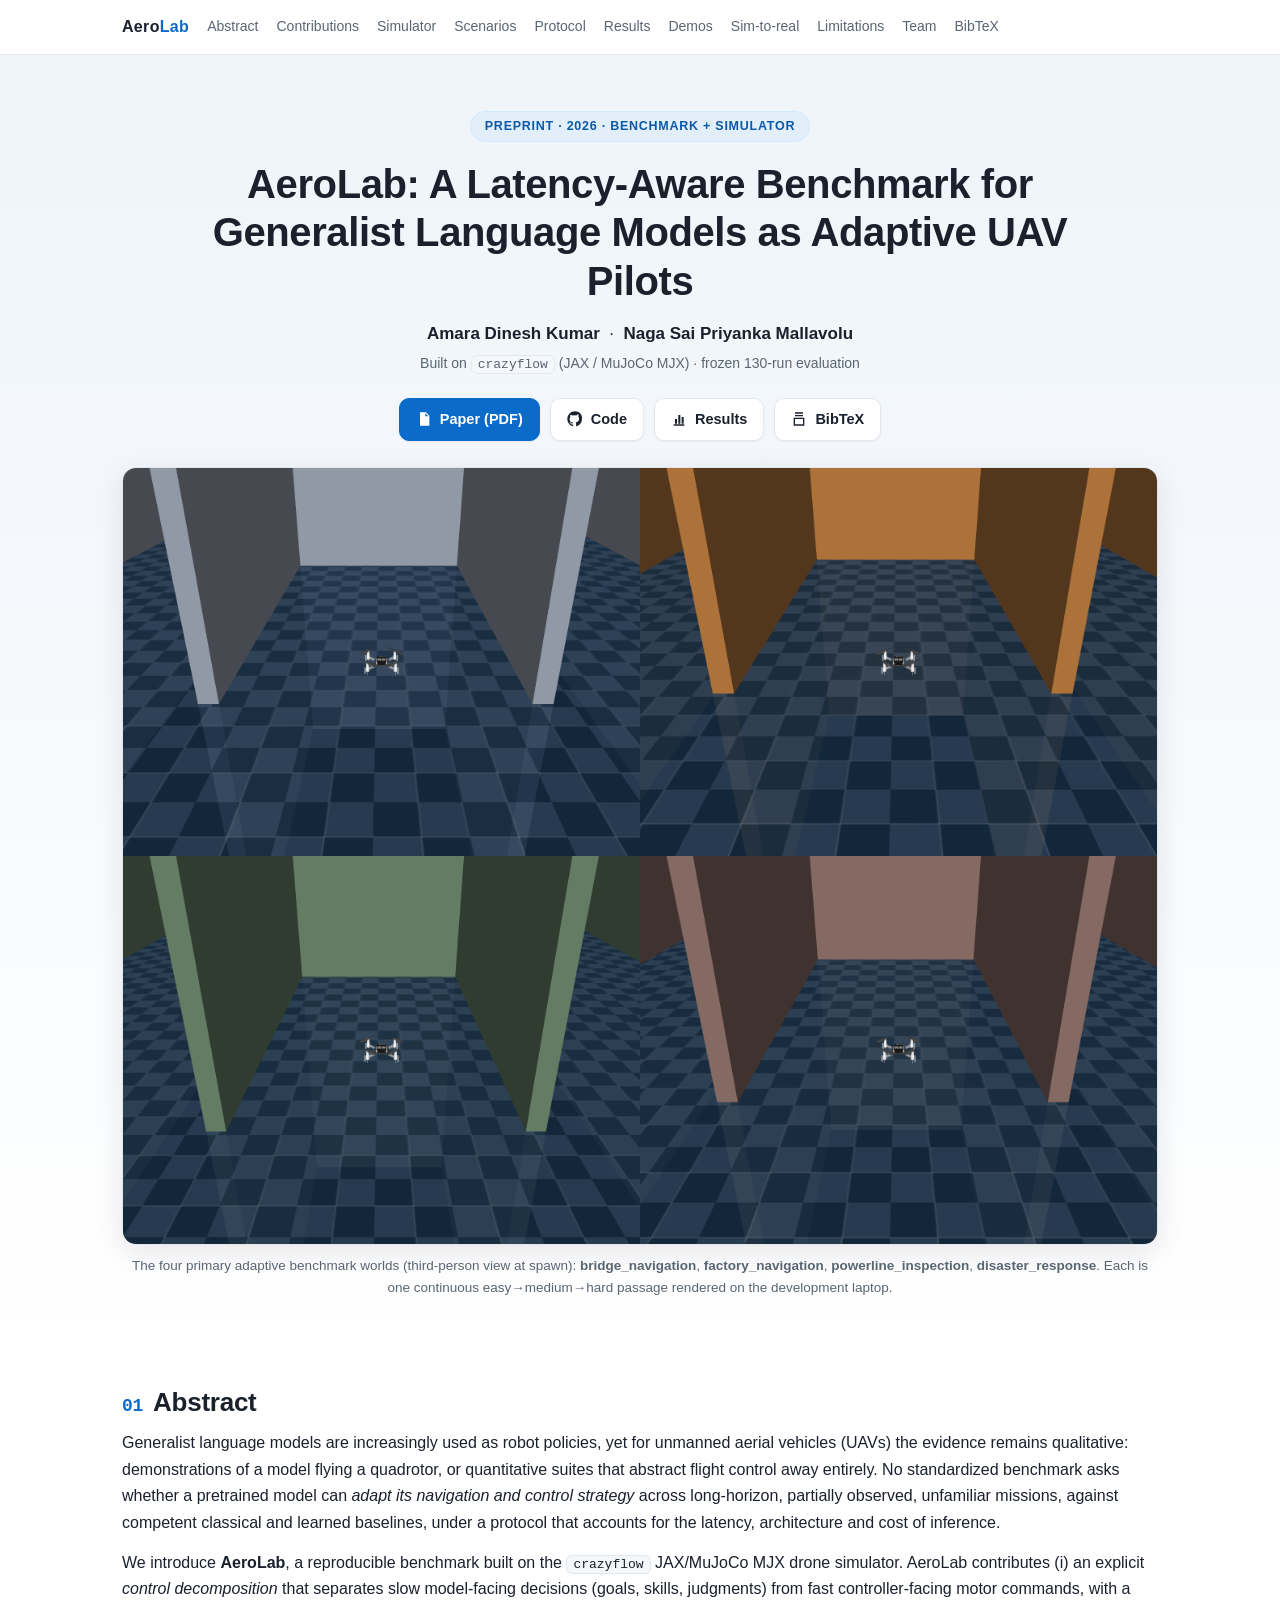
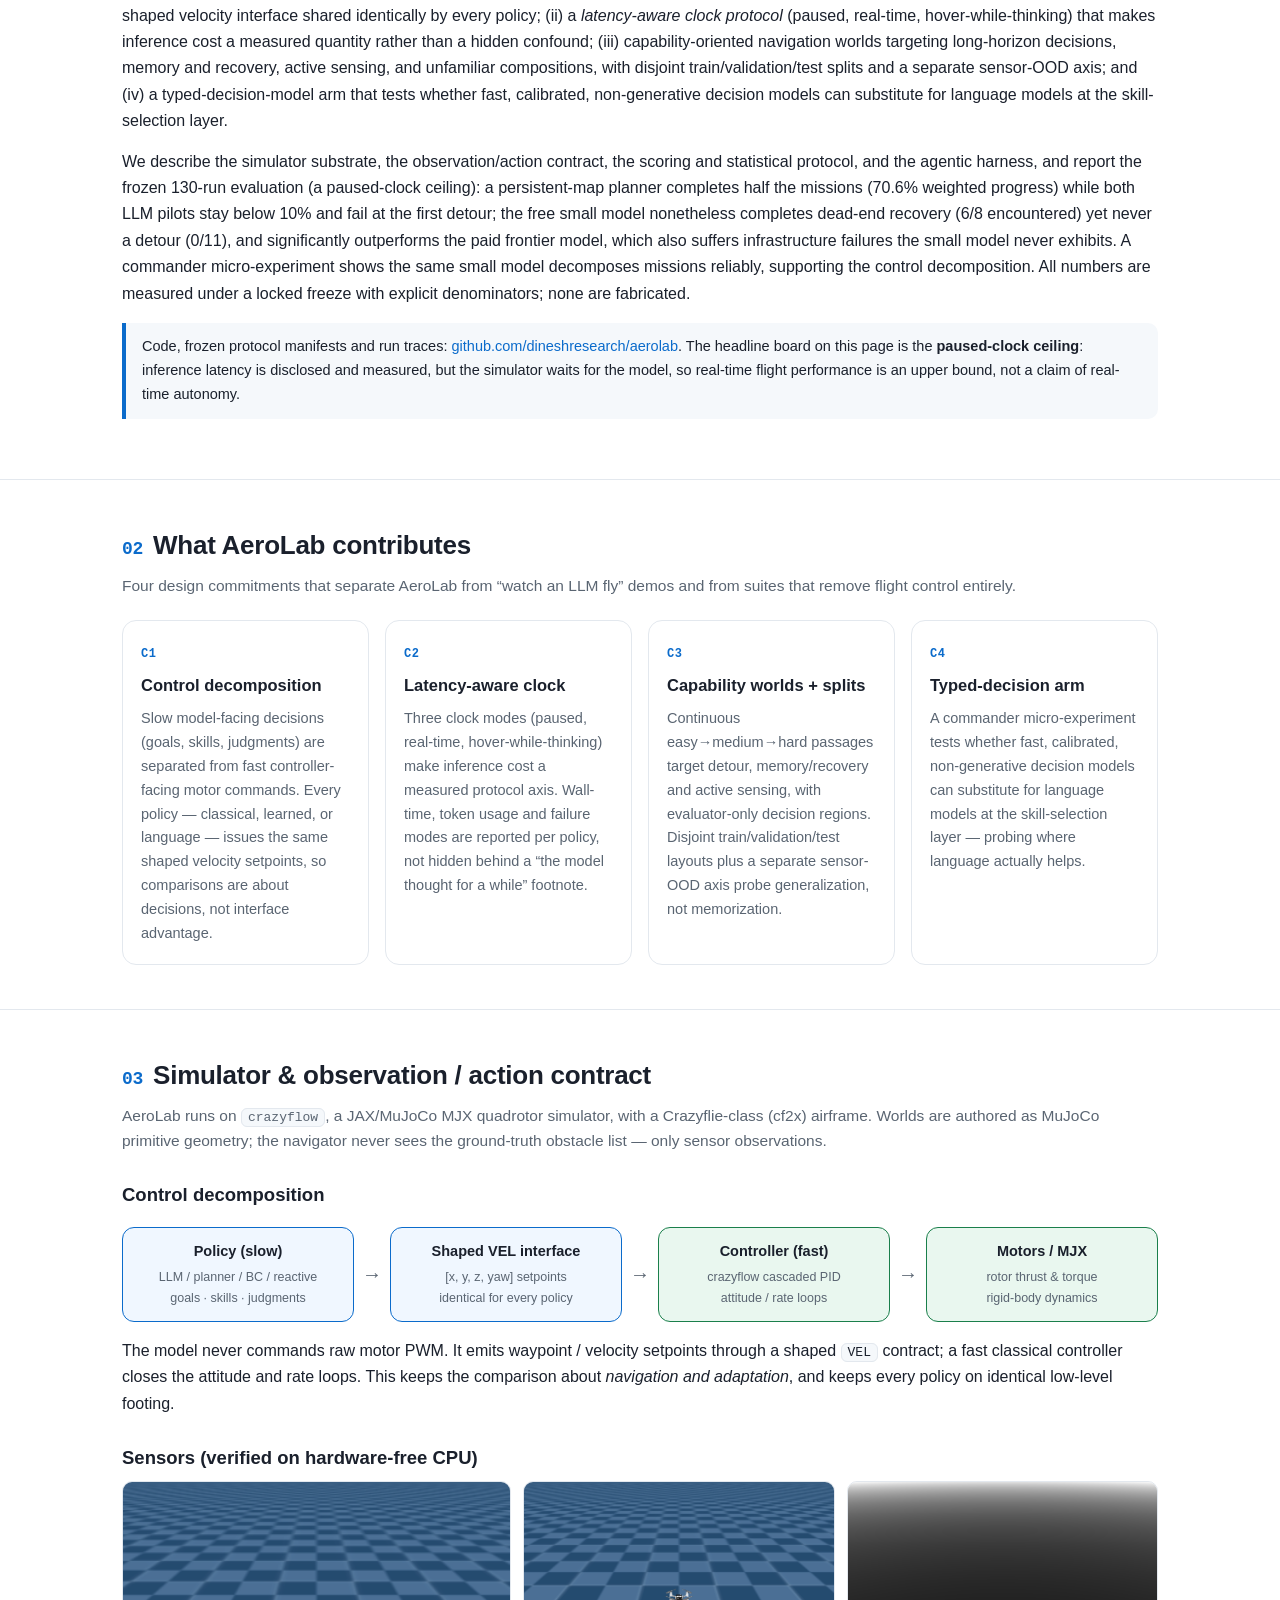
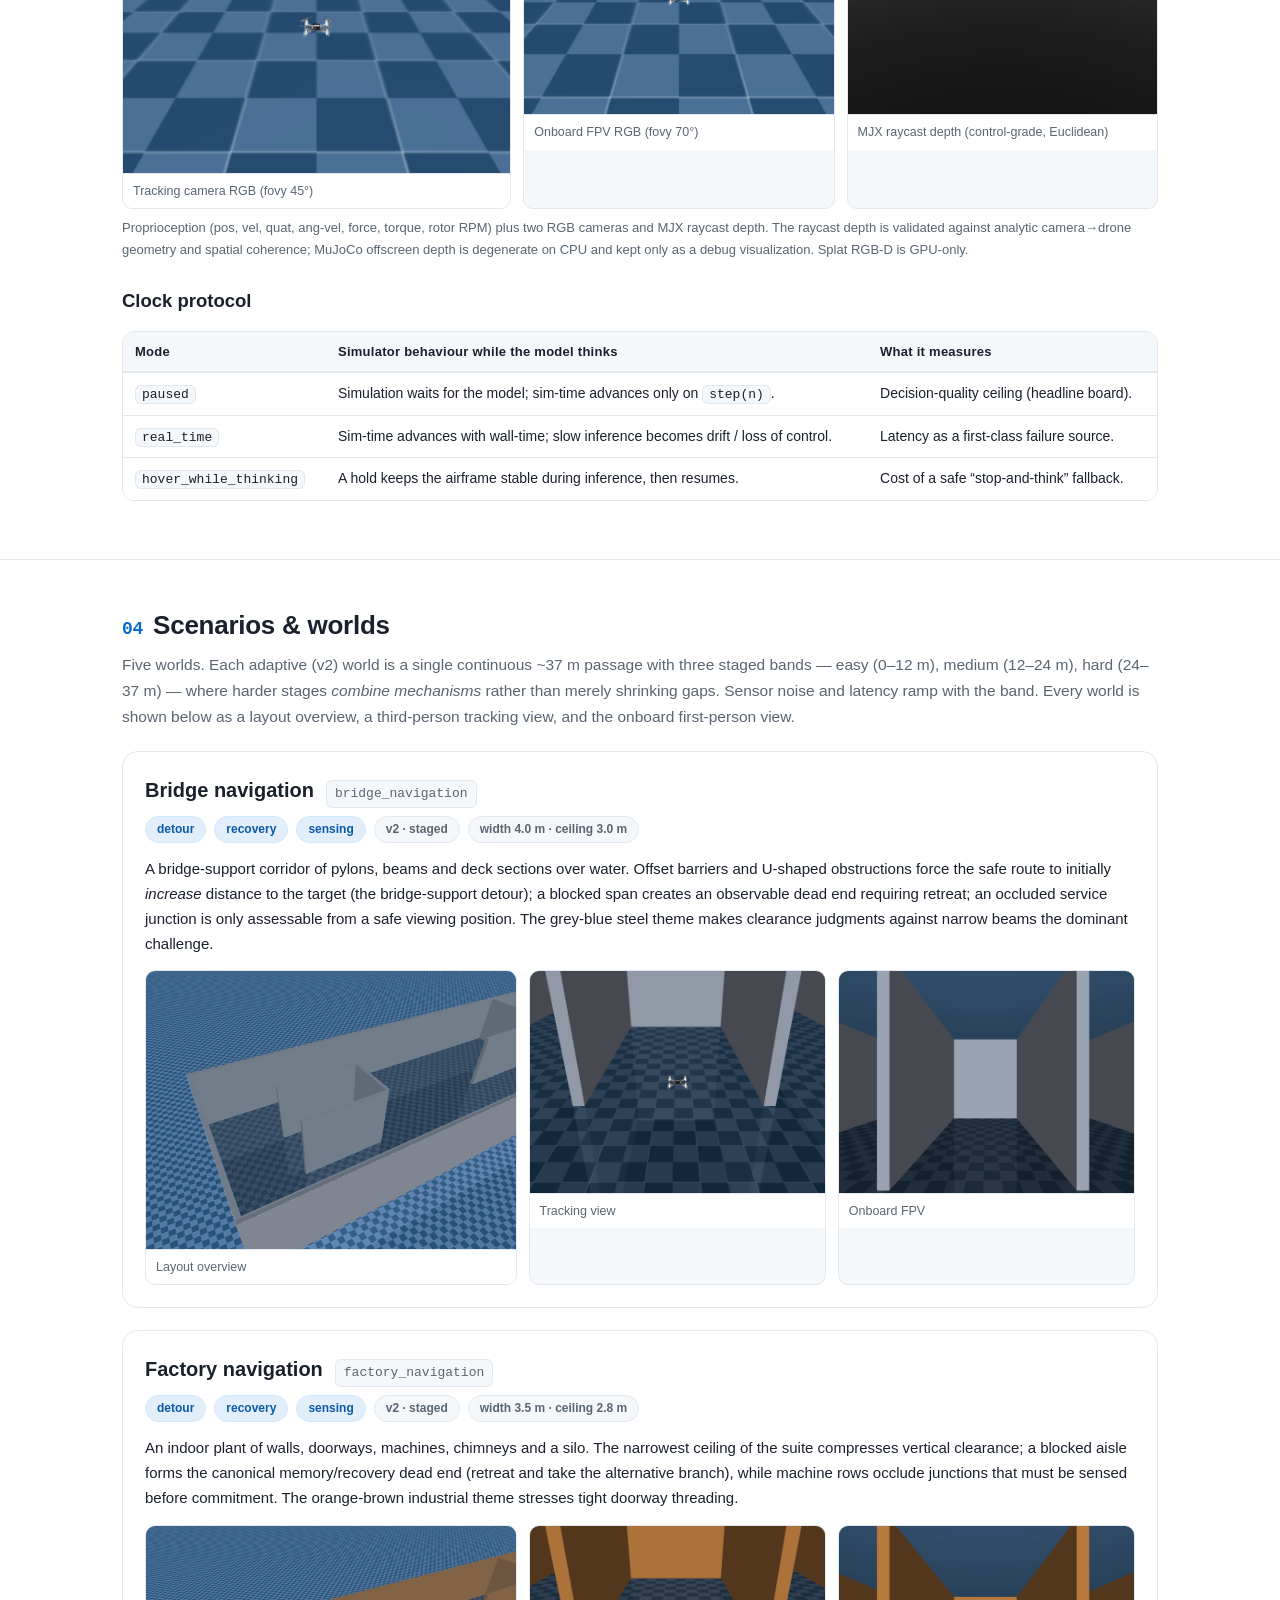
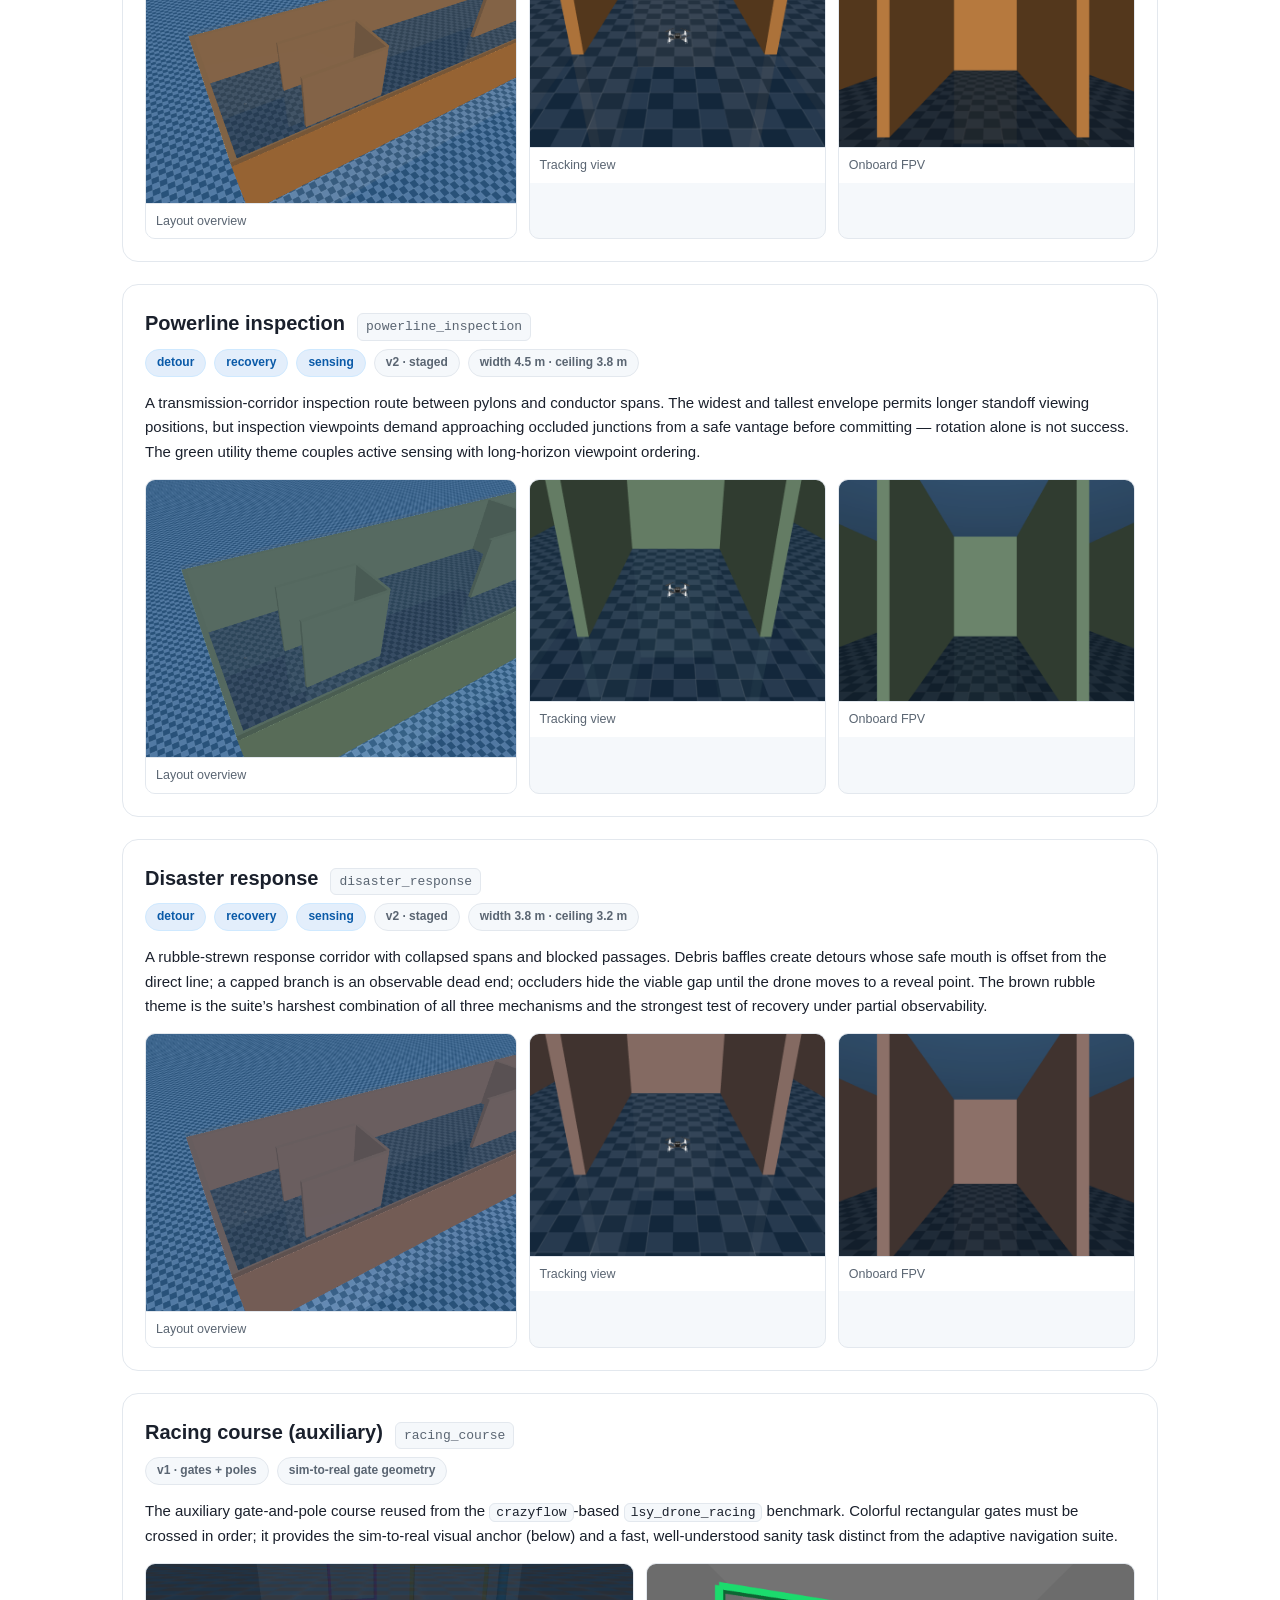
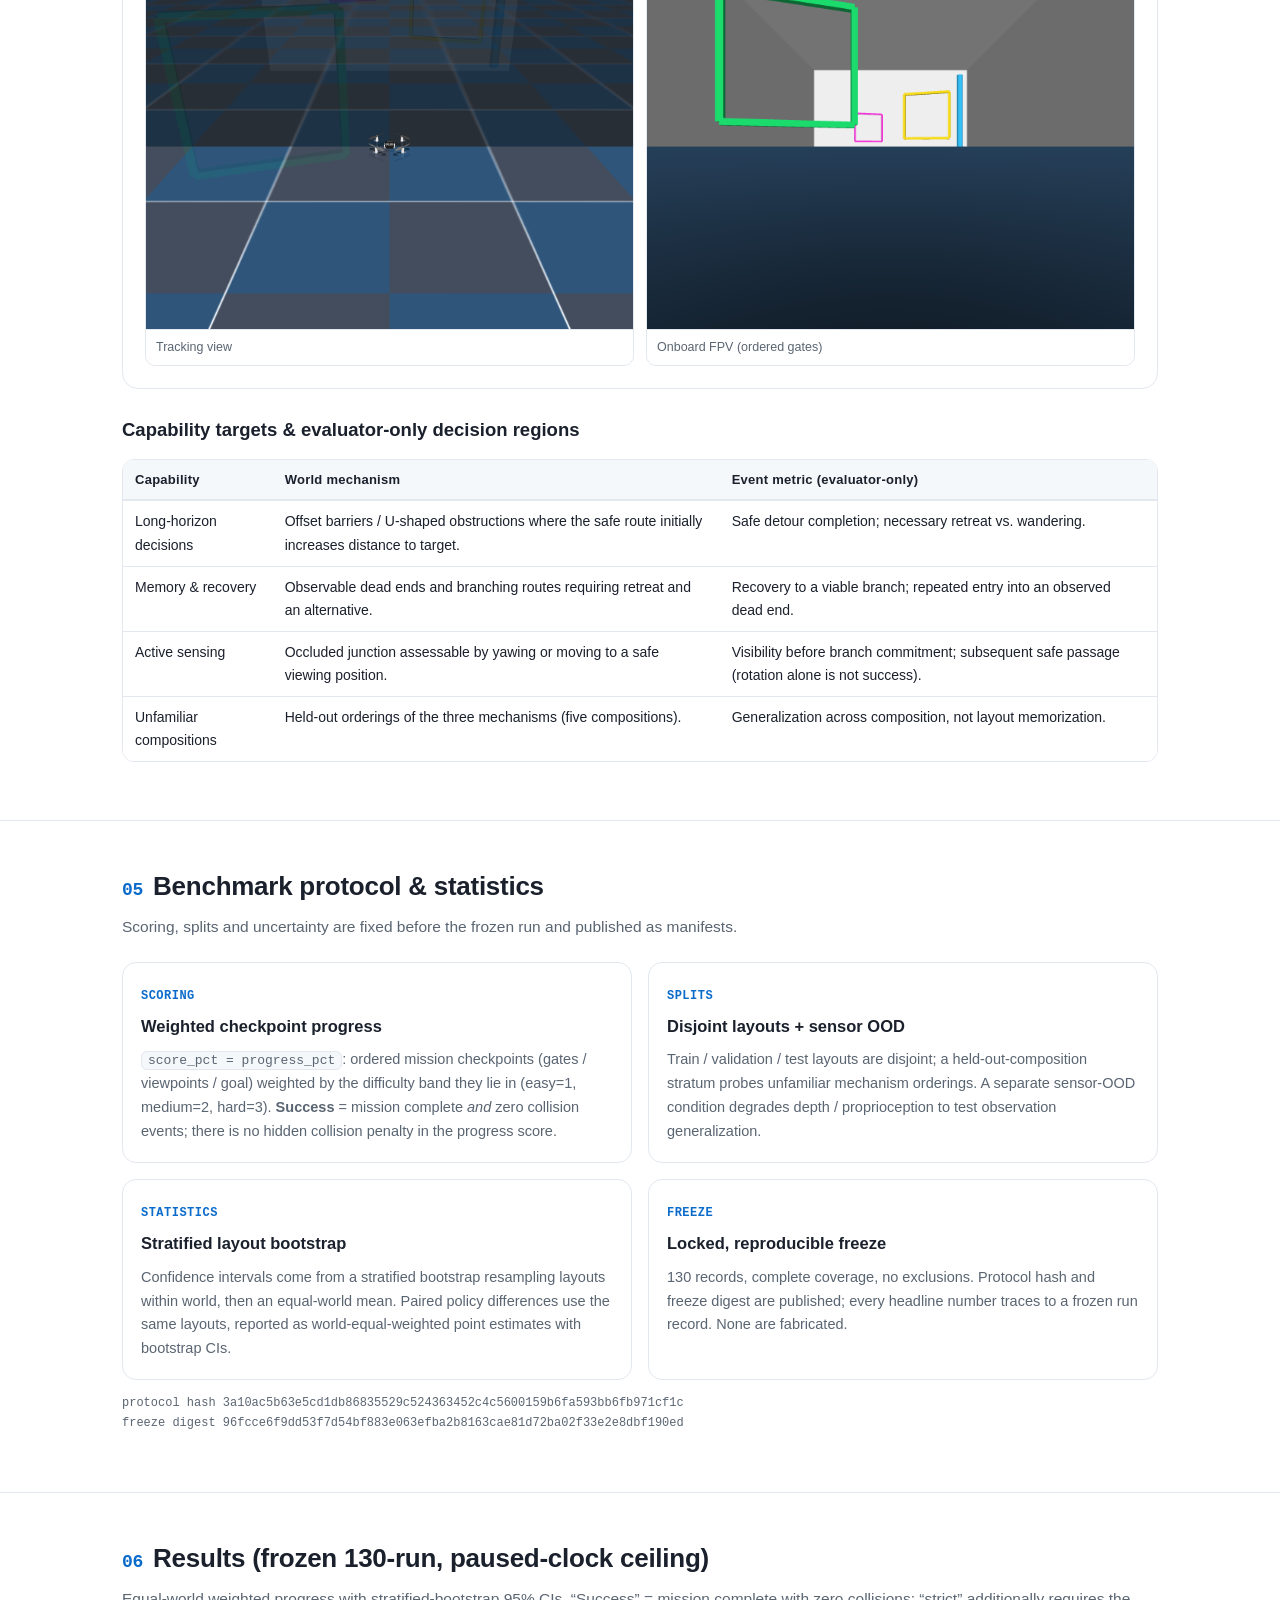
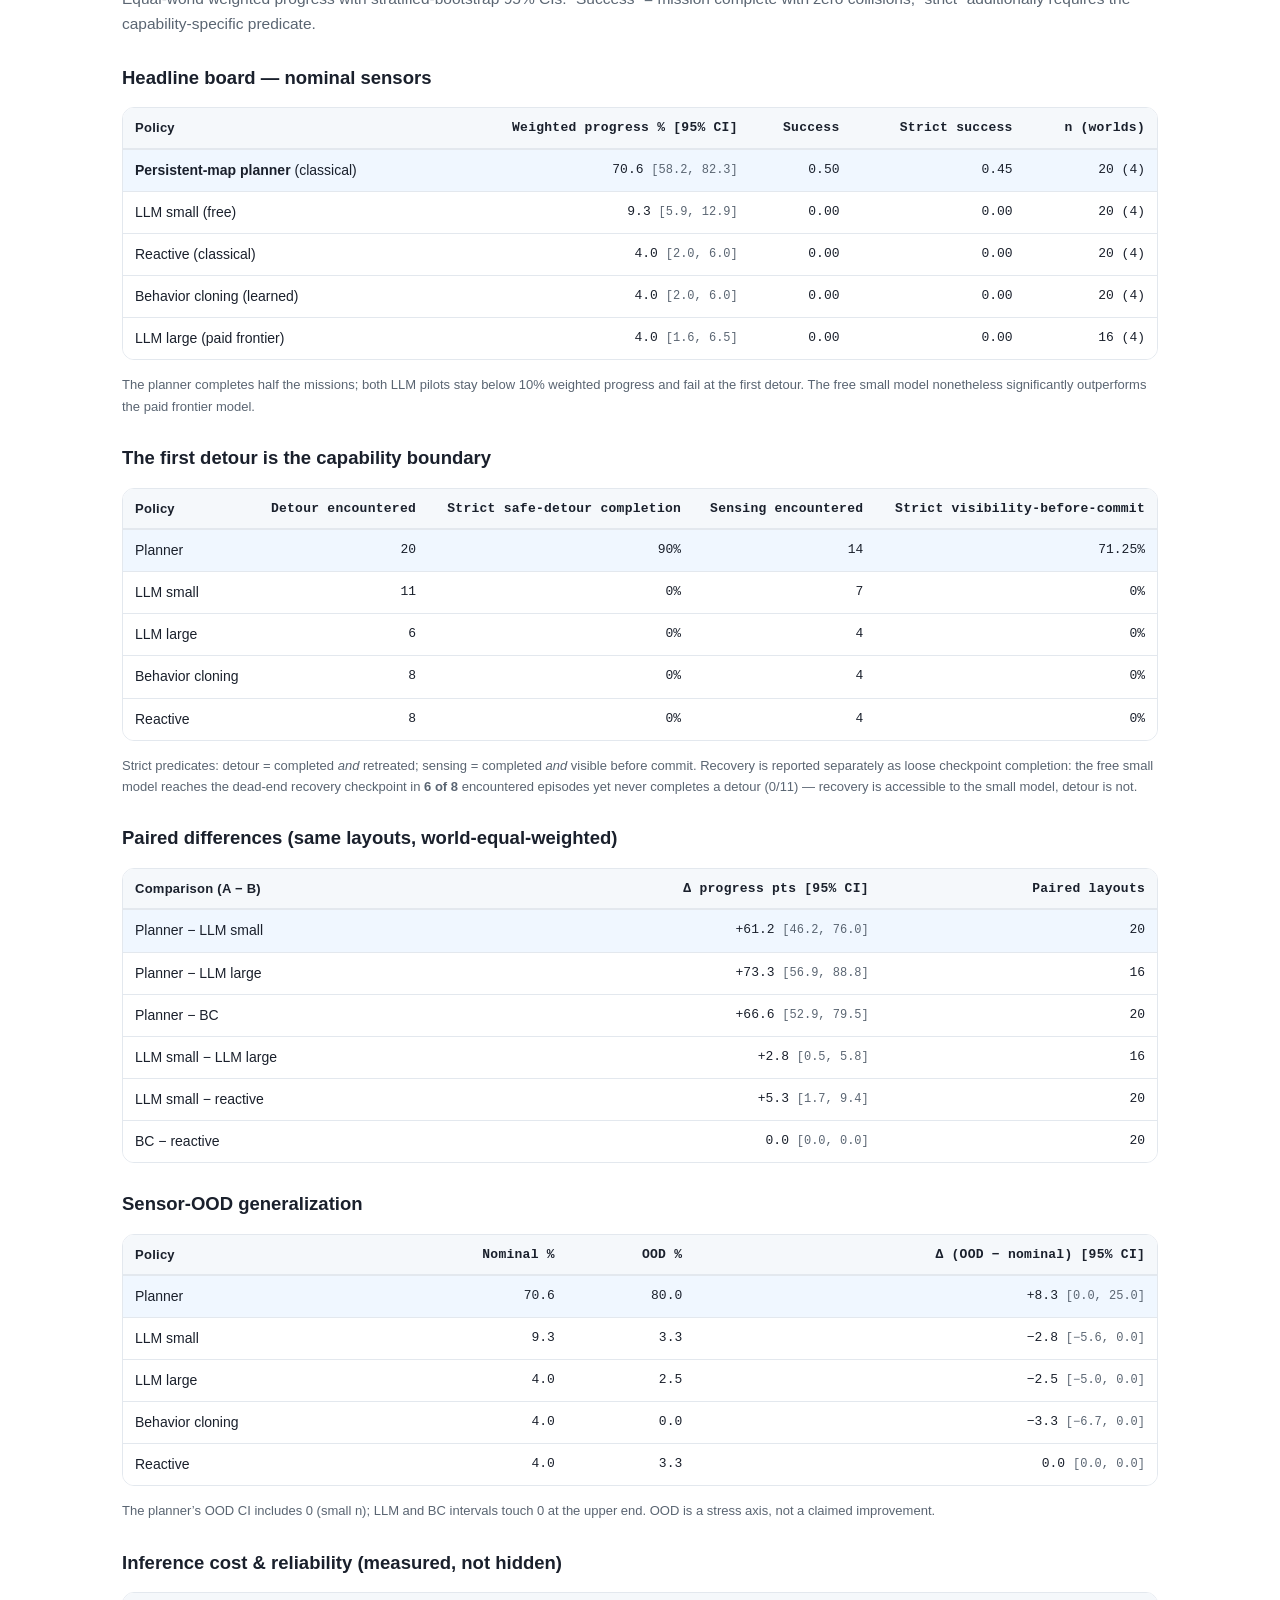
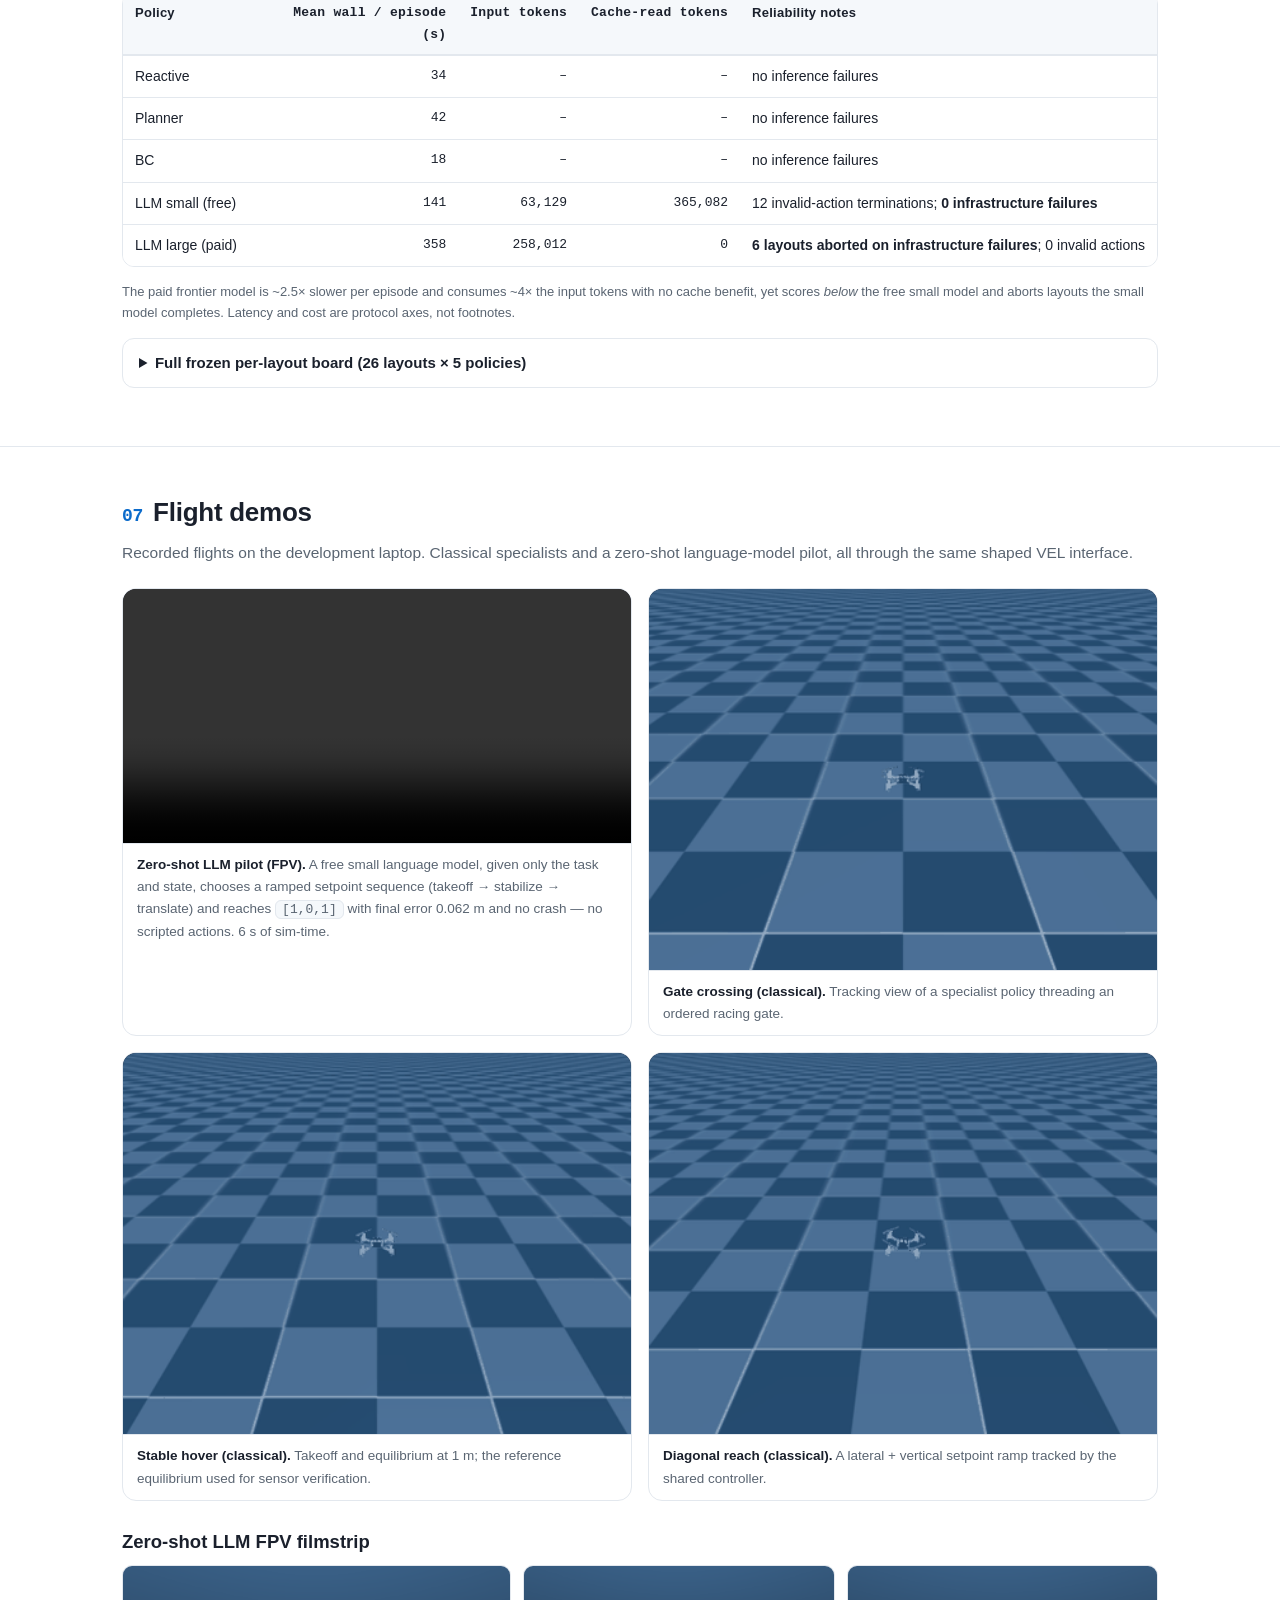
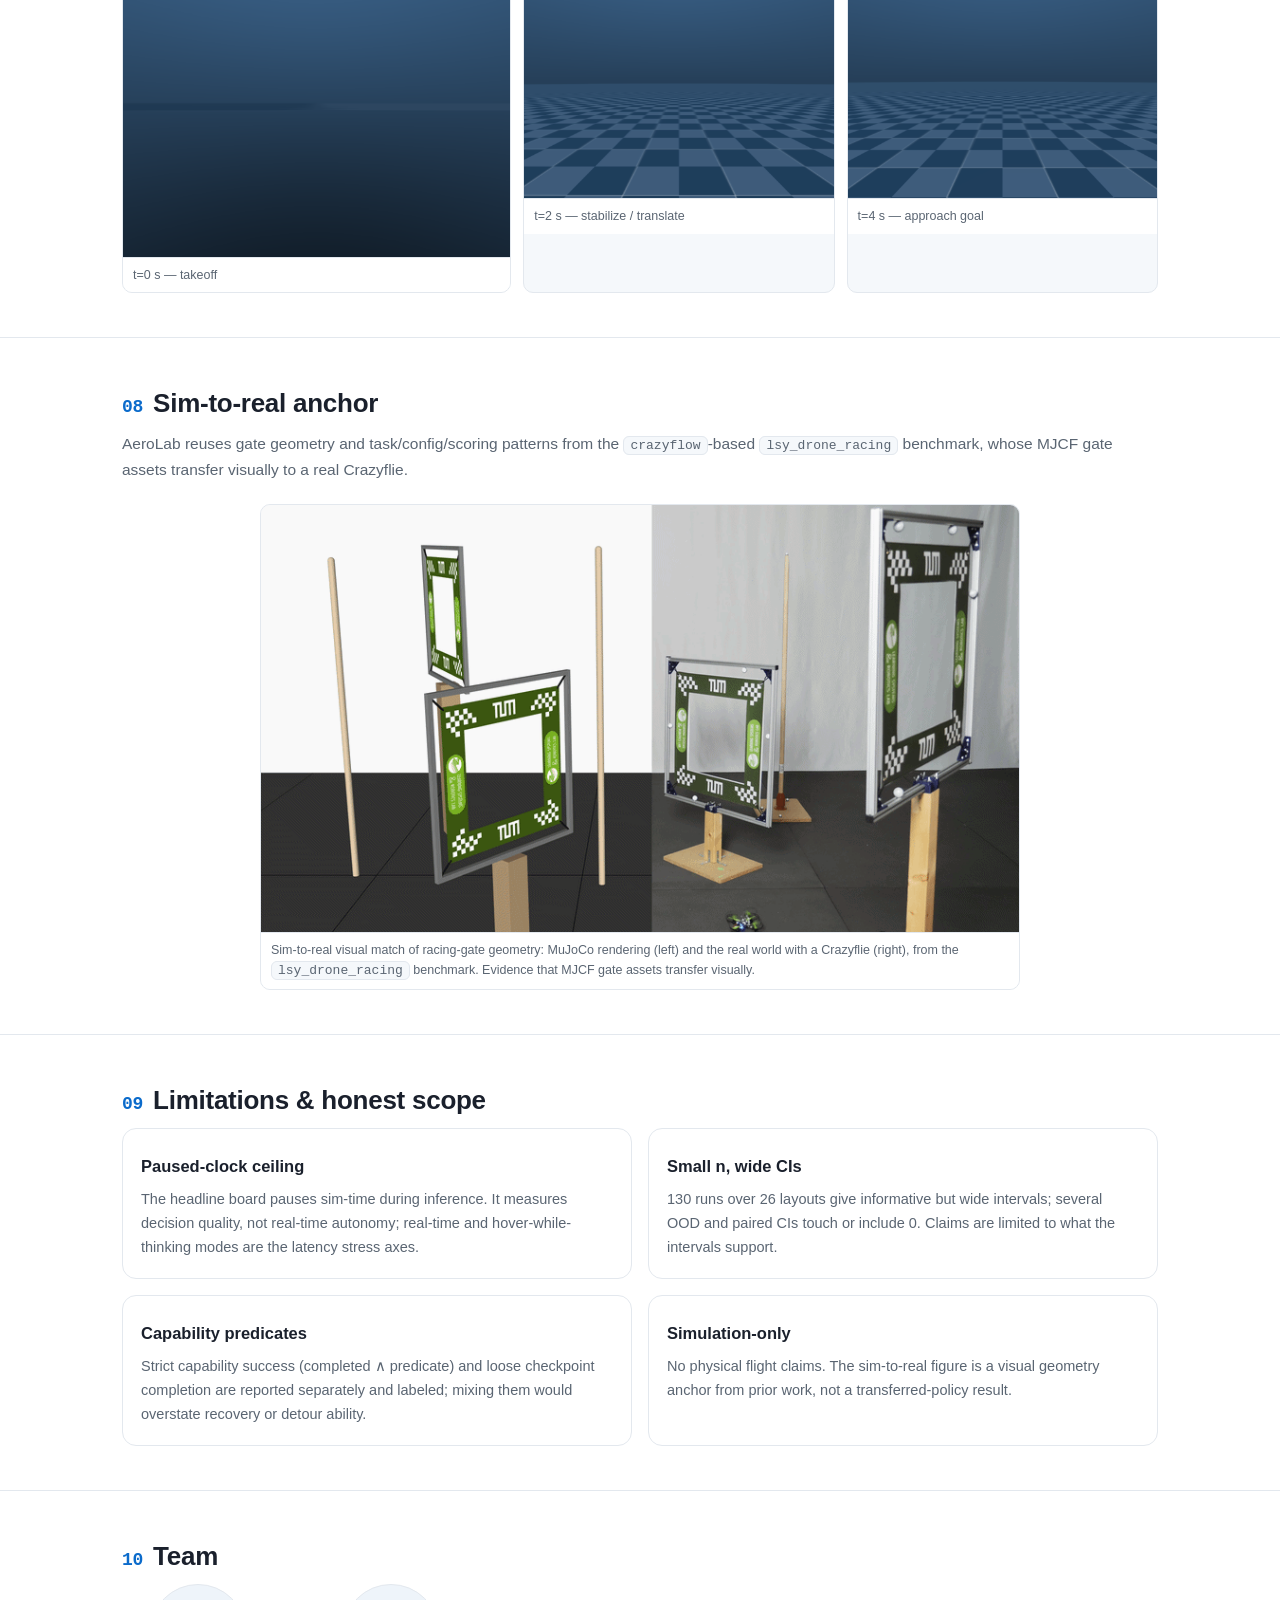
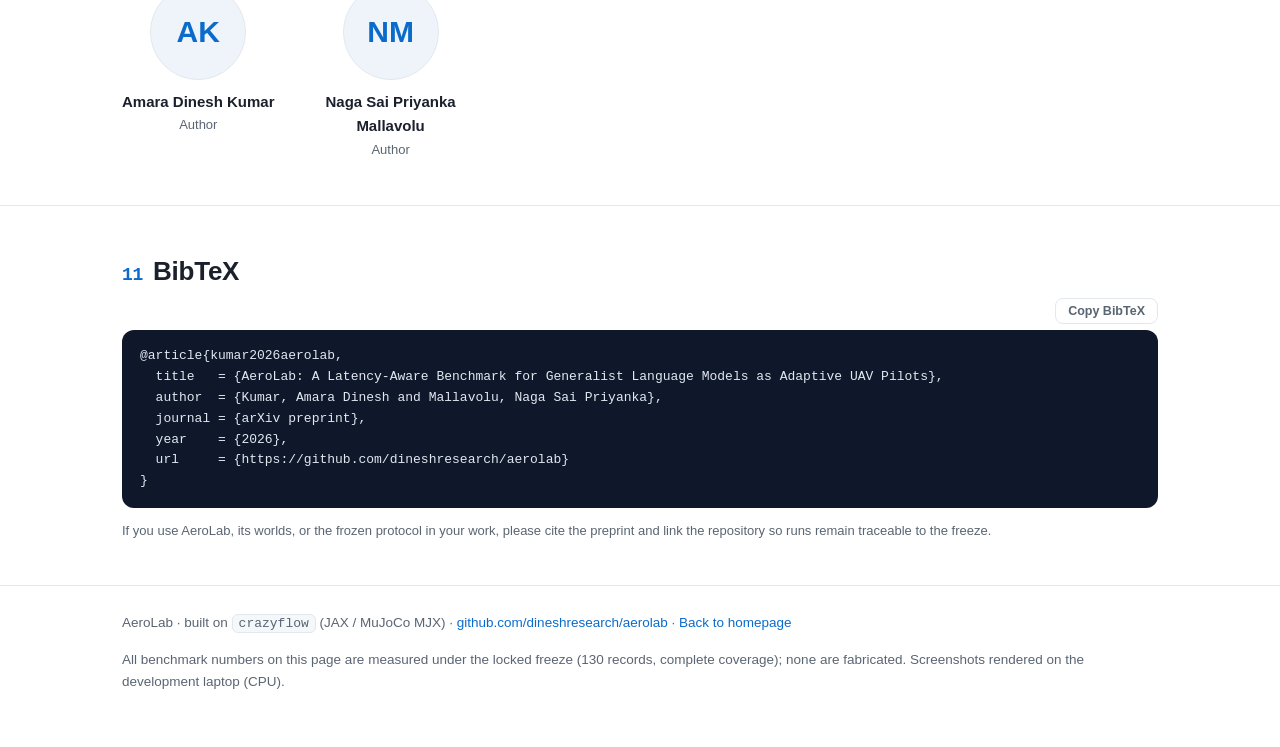
==== aerolab/index.html @ 492c2f76 "Add AeroLab project page and homepage link RIO-style academic project page for the AeroLab UAV bench" ====
<!DOCTYPE html>
<html lang="en">
<head>
<meta charset="utf-8">
<meta name="viewport" content="width=device-width, initial-scale=1">
<title>AeroLab: A Latency-Aware Benchmark for Generalist Language Models as Adaptive UAV Pilots</title>
<meta name="description" content="AeroLab is a reproducible, latency-aware benchmark that asks whether pretrained generalist language models can adapt their navigation and control strategy across long-horizon, partially observed UAV missions, against competent classical and learned baselines.">
<meta property="og:title" content="AeroLab: Language Models as Adaptive UAV Pilots">
<meta property="og:description" content="A latency-aware benchmark for generalist language models as adaptive UAV pilots, built on crazyflow (JAX/MuJoCo MJX).">
<meta property="og:image" content="static/worlds/worlds_teaser.png">
<meta property="og:type" content="website">
<link rel="icon" href="/favicon.ico">
<style>
  :root{
    --bg:#ffffff; --fg:#1a202c; --muted:#5a6572; --line:#e3e8ee;
    --accent:#0b6bcb; --accent-2:#0a5aa8; --soft:#f5f8fb; --soft-2:#eef4fa;
    --good:#1a7f4b; --bad:#b3372f; --warn:#9a6b00;
    --mono:ui-monospace,SFMono-Regular,Menlo,Consolas,"Liberation Mono",monospace;
    --sans:-apple-system,BlinkMacSystemFont,"Segoe UI",Roboto,Helvetica,Arial,sans-serif;
    --maxw:1080px;
  }
  *{box-sizing:border-box}
  html{scroll-behavior:smooth}
  body{margin:0;font-family:var(--sans);color:var(--fg);background:var(--bg);line-height:1.65;font-size:16px}
  a{color:var(--accent);text-decoration:none}
  a:hover{text-decoration:underline}
  img{max-width:100%;display:block}
  .wrap{max-width:var(--maxw);margin:0 auto;padding:0 22px}

  /* sticky nav */
  nav.top{position:sticky;top:0;z-index:50;background:rgba(255,255,255,.94);backdrop-filter:blur(8px);border-bottom:1px solid var(--line)}
  nav.top .wrap{display:flex;align-items:center;gap:18px;height:54px;overflow-x:auto}
  nav.top .brand{font-weight:700;letter-spacing:.02em;white-space:nowrap}
  nav.top .brand span{color:var(--accent)}
  nav.top a.nl{color:var(--muted);font-size:14px;white-space:nowrap}
  nav.top a.nl:hover{color:var(--accent);text-decoration:none}

  /* hero */
  header.hero{padding:56px 0 30px;text-align:center;background:linear-gradient(180deg,var(--soft-2),#fff)}
  .badge{display:inline-block;font-size:12.5px;font-weight:600;letter-spacing:.06em;text-transform:uppercase;color:var(--accent-2);background:#e3eefb;border:1px solid #cfe9ff;border-radius:999px;padding:4px 14px;margin-bottom:18px}
  h1.title{font-size:clamp(26px,4.2vw,40px);line-height:1.22;margin:0 auto 14px;max-width:900px;font-weight:800;letter-spacing:-.01em}
  .authors{font-size:17px;color:var(--fg);margin:0 0 4px}
  .authors a{color:var(--fg);font-weight:600}
  .affil{color:var(--muted);font-size:14px;margin:0 0 22px}
  .links{display:flex;flex-wrap:wrap;gap:10px;justify-content:center;margin:0 0 8px}
  .btn{display:inline-flex;align-items:center;gap:8px;border:1px solid var(--line);background:#fff;color:var(--fg);border-radius:10px;padding:9px 16px;font-size:14.5px;font-weight:600;box-shadow:0 1px 2px rgba(16,24,40,.05)}
  .btn:hover{text-decoration:none;border-color:var(--accent);color:var(--accent)}
  .btn.primary{background:var(--accent);border-color:var(--accent);color:#fff}
  .btn.primary:hover{background:var(--accent-2);color:#fff}
  .btn svg{width:16px;height:16px;fill:currentColor}

  /* teaser */
  .teaser{margin:26px auto 8px}
  .teaser img{border-radius:14px;border:1px solid var(--line);box-shadow:0 8px 30px rgba(16,24,40,.10)}
  .teaser figcaption{color:var(--muted);font-size:13.5px;text-align:center;margin-top:10px}

  section{padding:44px 0;border-top:1px solid var(--line)}
  section:first-of-type{border-top:none}
  h2{font-size:26px;margin:0 0 6px;font-weight:800;letter-spacing:-.01em}
  h2 .no{color:var(--accent);font-family:var(--mono);font-size:18px;margin-right:10px;font-weight:600}
  .lead{color:var(--muted);margin:0 0 22px;font-size:15.5px}
  h3{font-size:18.5px;margin:26px 0 8px;font-weight:700}
  p{margin:0 0 14px}

  /* cards */
  .grid{display:grid;gap:16px}
  .grid.c2{grid-template-columns:repeat(2,1fr)}
  .grid.c4{grid-template-columns:repeat(4,1fr)}
  @media(max-width:860px){.grid.c4{grid-template-columns:repeat(2,1fr)}}
  @media(max-width:640px){.grid.c2,.grid.c4{grid-template-columns:1fr}}
  .card{border:1px solid var(--line);border-radius:14px;padding:18px;background:#fff}
  .card .k{font-family:var(--mono);font-size:12px;color:var(--accent);font-weight:600;letter-spacing:.04em}
  .card h4{margin:6px 0 8px;font-size:16.5px}
  .card p{font-size:14.5px;color:var(--muted);margin:0}

  /* figures */
  figure{margin:0}
  .shot{border:1px solid var(--line);border-radius:10px;overflow:hidden;background:var(--soft)}
  .shot img{width:100%}
  .shot .cap{font-size:12.5px;color:var(--muted);padding:7px 10px;background:#fff;border-top:1px solid var(--line)}
  .trio{display:grid;grid-template-columns:1.25fr 1fr 1fr;gap:12px}
  @media(max-width:760px){.trio{grid-template-columns:1fr}}

  /* world blocks */
  .world{border:1px solid var(--line);border-radius:16px;padding:22px;margin:0 0 22px;background:#fff}
  .world .head{display:flex;align-items:baseline;gap:12px;flex-wrap:wrap;margin-bottom:6px}
  .world .head h3{margin:0;font-size:20px}
  .world .head code{font-family:var(--mono);font-size:13px;color:var(--muted);background:var(--soft);border:1px solid var(--line);border-radius:6px;padding:2px 8px}
  .tagrow{display:flex;gap:8px;flex-wrap:wrap;margin:8px 0 14px}
  .tag{font-size:12px;font-weight:600;border-radius:999px;padding:3px 11px;border:1px solid var(--line);color:var(--muted);background:var(--soft)}
  .tag.cap{color:var(--accent-2);background:#e3eefb;border-color:#cfe9ff}
  .world p.desc{font-size:15px;color:var(--fg)}

  /* tables */
  .tblwrap{overflow-x:auto;border:1px solid var(--line);border-radius:12px;margin:14px 0}
  table{border-collapse:collapse;width:100%;font-size:14px;background:#fff}
  th,td{padding:9px 12px;text-align:left;border-bottom:1px solid var(--line);vertical-align:top}
  thead th{background:var(--soft);font-weight:700;font-size:13px;letter-spacing:.02em;color:var(--fg);border-bottom:2px solid var(--line)}
  tbody tr:last-child td{border-bottom:none}
  td.num,th.num{text-align:right;font-variant-numeric:tabular-nums;font-family:var(--mono);font-size:13px}
  tr.hl td{background:#f0f7ff}
  .ci{color:var(--muted);font-size:12px}
  .pill{display:inline-block;font-family:var(--mono);font-size:12px;border-radius:6px;padding:1px 7px;border:1px solid var(--line)}
  .pill.S{color:var(--good);background:#e9f7ef;border-color:#bfe6cf}
  .pill.C{color:var(--bad);background:#fbeeec;border-color:#eccfcc}
  .pill.T{color:var(--warn);background:#fdf6e3;border-color:#eadfb8}
  .pill.I{color:#7a4bbf;background:#f3eefc;border-color:#ddcdf2}
  .pill.X{color:#5a6572;background:#eef1f4;border-color:#d8dde3}
  .pill.Q{color:#5a6572;background:#eef1f4;border-color:#d8dde3}
  .footnote{font-size:13px;color:var(--muted);margin:8px 0 0}

  /* code / bibtex */
  pre{background:#0f172a;color:#e2e8f0;border-radius:12px;padding:16px 18px;overflow-x:auto;font-family:var(--mono);font-size:13px;line-height:1.6;margin:12px 0}
  code.inline{font-family:var(--mono);font-size:13px;background:var(--soft);border:1px solid var(--line);border-radius:6px;padding:1px 6px}
  .copyrow{display:flex;justify-content:flex-end;margin-bottom:-6px}
  .copybtn{font-size:12.5px;font-weight:600;border:1px solid var(--line);background:#fff;border-radius:8px;padding:5px 12px;cursor:pointer;color:var(--muted)}
  .copybtn:hover{color:var(--accent);border-color:var(--accent)}

  /* diagram */
  .flow{display:flex;align-items:stretch;gap:0;flex-wrap:wrap;margin:16px 0}
  .fnode{flex:1;min-width:150px;border:1.5px solid var(--accent);border-radius:12px;padding:12px 14px;background:#f0f7ff;text-align:center}
  .fnode.fast{border-color:var(--good);background:#e9f7ef}
  .fnode .t{font-weight:700;font-size:14.5px}
  .fnode .s{font-size:12.5px;color:var(--muted);margin-top:4px}
  .farrow{display:flex;align-items:center;padding:0 8px;color:var(--muted);font-size:20px}
  @media(max-width:760px){.farrow{transform:rotate(90deg);justify-content:center;width:100%;padding:4px 0}}

  /* demos */
  .demo{border:1px solid var(--line);border-radius:14px;overflow:hidden;background:#fff}
  .demo .media{background:#0f172a}
  .demo img,.demo video{width:100%;display:block}
  .demo .cap{padding:10px 14px;font-size:13.5px;color:var(--muted);border-top:1px solid var(--line)}
  .demo .cap b{color:var(--fg)}

  /* team */
  .team{display:flex;gap:26px;flex-wrap:wrap}
  .person{text-align:center;max-width:180px}
  .person .av{width:96px;height:96px;border-radius:50%;background:var(--soft-2);border:1px solid var(--line);margin:0 auto 10px;display:flex;align-items:center;justify-content:center;font-size:30px;font-weight:700;color:var(--accent)}
  .person .nm{font-weight:700;font-size:15px}
  .person .rl{color:var(--muted);font-size:13px}

  footer{border-top:1px solid var(--line);padding:26px 0 40px;color:var(--muted);font-size:13.5px}
  .kv{font-family:var(--mono);font-size:12px;color:var(--muted);word-break:break-all}
  details{border:1px solid var(--line);border-radius:12px;padding:12px 16px;margin:14px 0;background:#fff}
  summary{cursor:pointer;font-weight:700;font-size:15px}
  .note{border-left:4px solid var(--accent);background:var(--soft);border-radius:0 10px 10px 0;padding:12px 16px;font-size:14.5px;margin:16px 0}
</style>
</head>
<body>

<nav class="top">
  <div class="wrap">
    <span class="brand">Aero<span>Lab</span></span>
    <a class="nl" href="#abstract">Abstract</a>
    <a class="nl" href="#contributions">Contributions</a>
    <a class="nl" href="#simulator">Simulator</a>
    <a class="nl" href="#scenarios">Scenarios</a>
    <a class="nl" href="#protocol">Protocol</a>
    <a class="nl" href="#results">Results</a>
    <a class="nl" href="#demos">Demos</a>
    <a class="nl" href="#sim2real">Sim-to-real</a>
    <a class="nl" href="#limitations">Limitations</a>
    <a class="nl" href="#team">Team</a>
    <a class="nl" href="#bibtex">BibTeX</a>
  </div>
</nav>

<header class="hero">
  <div class="wrap">
    <span class="badge">Preprint &middot; 2026 &middot; Benchmark + Simulator</span>
    <h1 class="title">AeroLab: A Latency-Aware Benchmark for Generalist Language Models as Adaptive UAV Pilots</h1>
    <p class="authors"><a href="#team">Amara Dinesh Kumar</a> &nbsp;&middot;&nbsp; <a href="#team">Naga Sai Priyanka Mallavolu</a></p>
    <p class="affil">Built on <code class="inline">crazyflow</code> (JAX / MuJoCo MJX) &middot; frozen 130-run evaluation</p>
    <div class="links">
      <a class="btn primary" href="static/aerolab_paper.pdf">
        <svg viewBox="0 0 24 24"><path d="M6 2h9l5 5v15H6V2zm8 1.5V8h4.5L14 3.5zM8 12h8v1.6H8V12zm0 4h8v1.6H8V16zm0-8h3v1.6H8V8z"/></svg>
        Paper (PDF)</a>
      <a class="btn" href="https://github.com/dineshresearch/aerolab">
        <svg viewBox="0 0 24 24"><path d="M12 .5C5.7.5.5 5.7.5 12c0 5.1 3.3 9.4 7.9 10.9.6.1.8-.2.8-.6v-2c-3.2.7-3.9-1.4-3.9-1.4-.5-1.3-1.3-1.7-1.3-1.7-1.1-.7.1-.7.1-.7 1.2.1 1.8 1.2 1.8 1.2 1 .1.8 1.7 2.6 1.2.1-.7.4-1.2.7-1.5-2.6-.3-5.3-1.3-5.3-5.7 0-1.3.4-2.3 1.2-3.1-.1-.3-.5-1.5.1-3.1 0 0 1-.3 3.2 1.2a11 11 0 0 1 5.8 0C15.9 4.7 16.9 5 16.9 5c.6 1.6.2 2.8.1 3.1.8.8 1.2 1.8 1.2 3.1 0 4.4-2.7 5.4-5.3 5.7.4.4.8 1.1.8 2.2v3.2c0 .4.2.7.8.6 4.6-1.5 7.9-5.8 7.9-10.9C23.5 5.7 18.3.5 12 .5z"/></svg>
        Code</a>
      <a class="btn" href="#results">
        <svg viewBox="0 0 24 24"><path d="M4 20h16v2H4v-2zm2-8h3v7H6v-7zm5-6h3v13h-3V6zm5 3h3v10h-3V9z"/></svg>
        Results</a>
      <a class="btn" href="#bibtex">
        <svg viewBox="0 0 24 24"><path d="M6 2h12v2H6V2zm0 4h12v2H6V6zm-2 4h16v12H4V10zm2 2v8h12v-8H6z"/></svg>
        BibTeX</a>
    </div>
  </div>
  <div class="wrap teaser">
    <figure>
      <img src="static/worlds/worlds_teaser.png" alt="Third-person views of the four primary AeroLab benchmark worlds: bridge navigation, factory navigation, powerline inspection and disaster response, each with a Crazyflie-class quadrotor at the spawn point.">
      <figcaption>The four primary adaptive benchmark worlds (third-person view at spawn): <b>bridge_navigation</b>, <b>factory_navigation</b>, <b>powerline_inspection</b>, <b>disaster_response</b>. Each is one continuous easy&rarr;medium&rarr;hard passage rendered on the development laptop.</figcaption>
    </figure>
  </div>
</header>

<section id="abstract">
  <div class="wrap">
    <h2><span class="no">01</span>Abstract</h2>
    <p>Generalist language models are increasingly used as robot policies, yet for unmanned aerial vehicles (UAVs) the evidence remains qualitative: demonstrations of a model flying a quadrotor, or quantitative suites that abstract flight control away entirely. No standardized benchmark asks whether a pretrained model can <em>adapt its navigation and control strategy</em> across long-horizon, partially observed, unfamiliar missions, against competent classical and learned baselines, under a protocol that accounts for the latency, architecture and cost of inference.</p>
    <p>We introduce <b>AeroLab</b>, a reproducible benchmark built on the <code class="inline">crazyflow</code> JAX/MuJoCo&nbsp;MJX drone simulator. AeroLab contributes (i) an explicit <em>control decomposition</em> that separates slow model-facing decisions (goals, skills, judgments) from fast controller-facing motor commands, with a shaped velocity interface shared identically by every policy; (ii) a <em>latency-aware clock protocol</em> (paused, real-time, hover-while-thinking) that makes inference cost a measured quantity rather than a hidden confound; (iii) capability-oriented navigation worlds targeting long-horizon decisions, memory and recovery, active sensing, and unfamiliar compositions, with disjoint train/validation/test splits and a separate sensor-OOD axis; and (iv) a typed-decision-model arm that tests whether fast, calibrated, non-generative decision models can substitute for language models at the skill-selection layer.</p>
    <p>We describe the simulator substrate, the observation/action contract, the scoring and statistical protocol, and the agentic harness, and report the frozen 130-run evaluation (a paused-clock ceiling): a persistent-map planner completes half the missions (70.6% weighted progress) while both LLM pilots stay below 10% and fail at the first detour; the free small model nonetheless completes dead-end recovery (6/8 encountered) yet never a detour (0/11), and significantly outperforms the paid frontier model, which also suffers infrastructure failures the small model never exhibits. A commander micro-experiment shows the same small model decomposes missions reliably, supporting the control decomposition. All numbers are measured under a locked freeze with explicit denominators; none are fabricated.</p>
    <div class="note">Code, frozen protocol manifests and run traces: <a href="https://github.com/dineshresearch/aerolab">github.com/dineshresearch/aerolab</a>. The headline board on this page is the <b>paused-clock ceiling</b>: inference latency is disclosed and measured, but the simulator waits for the model, so real-time flight performance is an upper bound, not a claim of real-time autonomy.</div>
  </div>
</section>

<section id="contributions">
  <div class="wrap">
    <h2><span class="no">02</span>What AeroLab contributes</h2>
    <p class="lead">Four design commitments that separate AeroLab from &ldquo;watch an LLM fly&rdquo; demos and from suites that remove flight control entirely.</p>
    <div class="grid c4">
      <div class="card"><span class="k">C1</span><h4>Control decomposition</h4><p>Slow model-facing decisions (goals, skills, judgments) are separated from fast controller-facing motor commands. Every policy &mdash; classical, learned, or language &mdash; issues the same shaped velocity setpoints, so comparisons are about decisions, not interface advantage.</p></div>
      <div class="card"><span class="k">C2</span><h4>Latency-aware clock</h4><p>Three clock modes (paused, real-time, hover-while-thinking) make inference cost a measured protocol axis. Wall-time, token usage and failure modes are reported per policy, not hidden behind a &ldquo;the model thought for a while&rdquo; footnote.</p></div>
      <div class="card"><span class="k">C3</span><h4>Capability worlds + splits</h4><p>Continuous easy&rarr;medium&rarr;hard passages target detour, memory/recovery and active sensing, with evaluator-only decision regions. Disjoint train/validation/test layouts plus a separate sensor-OOD axis probe generalization, not memorization.</p></div>
      <div class="card"><span class="k">C4</span><h4>Typed-decision arm</h4><p>A commander micro-experiment tests whether fast, calibrated, non-generative decision models can substitute for language models at the skill-selection layer &mdash; probing where language actually helps.</p></div>
    </div>
  </div>
</section>

<section id="simulator">
  <div class="wrap">
    <h2><span class="no">03</span>Simulator &amp; observation / action contract</h2>
    <p class="lead">AeroLab runs on <code class="inline">crazyflow</code>, a JAX/MuJoCo&nbsp;MJX quadrotor simulator, with a Crazyflie-class (cf2x) airframe. Worlds are authored as MuJoCo primitive geometry; the navigator never sees the ground-truth obstacle list &mdash; only sensor observations.</p>

    <h3>Control decomposition</h3>
    <div class="flow">
      <div class="fnode"><div class="t">Policy (slow)</div><div class="s">LLM / planner / BC / reactive<br>goals &middot; skills &middot; judgments</div></div>
      <div class="farrow">&rarr;</div>
      <div class="fnode"><div class="t">Shaped VEL interface</div><div class="s">[x, y, z, yaw] setpoints<br>identical for every policy</div></div>
      <div class="farrow">&rarr;</div>
      <div class="fnode fast"><div class="t">Controller (fast)</div><div class="s">crazyflow cascaded PID<br>attitude / rate loops</div></div>
      <div class="farrow">&rarr;</div>
      <div class="fnode fast"><div class="t">Motors / MJX</div><div class="s">rotor thrust &amp; torque<br>rigid-body dynamics</div></div>
    </div>
    <p>The model never commands raw motor PWM. It emits waypoint / velocity setpoints through a shaped <code class="inline">VEL</code> contract; a fast classical controller closes the attitude and rate loops. This keeps the comparison about <em>navigation and adaptation</em>, and keeps every policy on identical low-level footing.</p>

    <h3>Sensors (verified on hardware-free CPU)</h3>
    <div class="trio">
      <figure class="shot"><img src="static/sensors/camera_track_rgb.png" alt="Third-person tracking camera RGB frame of the quadrotor hovering."><div class="cap">Tracking camera RGB (fovy 45&deg;)</div></figure>
      <figure class="shot"><img src="static/sensors/camera_fpv_rgb.png" alt="First-person view RGB frame from the onboard forward camera."><div class="cap">Onboard FPV RGB (fovy 70&deg;)</div></figure>
      <figure class="shot"><img src="static/sensors/depth_track_raycast.png" alt="Raycast depth map of the scene, normalized 0 to 8 meters."><div class="cap">MJX raycast depth (control-grade, Euclidean)</div></figure>
    </div>
    <p class="footnote">Proprioception (pos, vel, quat, ang-vel, force, torque, rotor RPM) plus two RGB cameras and MJX raycast depth. The raycast depth is validated against analytic camera&rarr;drone geometry and spatial coherence; MuJoCo offscreen depth is degenerate on CPU and kept only as a debug visualization. Splat RGB-D is GPU-only.</p>

    <h3>Clock protocol</h3>
    <div class="tblwrap">
      <table>
        <thead><tr><th>Mode</th><th>Simulator behaviour while the model thinks</th><th>What it measures</th></tr></thead>
        <tbody>
          <tr><td><code class="inline">paused</code></td><td>Simulation waits for the model; sim-time advances only on <code class="inline">step(n)</code>.</td><td>Decision-quality ceiling (headline board).</td></tr>
          <tr><td><code class="inline">real_time</code></td><td>Sim-time advances with wall-time; slow inference becomes drift / loss of control.</td><td>Latency as a first-class failure source.</td></tr>
          <tr><td><code class="inline">hover_while_thinking</code></td><td>A hold keeps the airframe stable during inference, then resumes.</td><td>Cost of a safe &ldquo;stop-and-think&rdquo; fallback.</td></tr>
        </tbody>
      </table>
    </div>
  </div>
</section>

<section id="scenarios">
  <div class="wrap">
    <h2><span class="no">04</span>Scenarios &amp; worlds</h2>
    <p class="lead">Five worlds. Each adaptive (v2) world is a single continuous ~37&nbsp;m passage with three staged bands &mdash; easy (0&ndash;12&nbsp;m), medium (12&ndash;24&nbsp;m), hard (24&ndash;37&nbsp;m) &mdash; where harder stages <em>combine mechanisms</em> rather than merely shrinking gaps. Sensor noise and latency ramp with the band. Every world is shown below as a layout overview, a third-person tracking view, and the onboard first-person view.</p>

    <div class="world">
      <div class="head"><h3>Bridge navigation</h3><code>bridge_navigation</code></div>
      <div class="tagrow"><span class="tag cap">detour</span><span class="tag cap">recovery</span><span class="tag cap">sensing</span><span class="tag">v2 &middot; staged</span><span class="tag">width 4.0 m &middot; ceiling 3.0 m</span></div>
      <p class="desc">A bridge-support corridor of pylons, beams and deck sections over water. Offset barriers and U-shaped obstructions force the safe route to initially <em>increase</em> distance to the target (the bridge-support detour); a blocked span creates an observable dead end requiring retreat; an occluded service junction is only assessable from a safe viewing position. The grey-blue steel theme makes clearance judgments against narrow beams the dominant challenge.</p>
      <div class="trio">
        <figure class="shot"><img src="static/worlds/bridge_navigation_overview.png" alt="Overview of the bridge navigation corridor with offset baffle walls."><div class="cap">Layout overview</div></figure>
        <figure class="shot"><img src="static/worlds/bridge_navigation_track.png" alt="Third-person view of the quadrotor in the bridge corridor."><div class="cap">Tracking view</div></figure>
        <figure class="shot"><img src="static/worlds/bridge_navigation_fpv.png" alt="First-person view down the bridge corridor."><div class="cap">Onboard FPV</div></figure>
      </div>
    </div>

    <div class="world">
      <div class="head"><h3>Factory navigation</h3><code>factory_navigation</code></div>
      <div class="tagrow"><span class="tag cap">detour</span><span class="tag cap">recovery</span><span class="tag cap">sensing</span><span class="tag">v2 &middot; staged</span><span class="tag">width 3.5 m &middot; ceiling 2.8 m</span></div>
      <p class="desc">An indoor plant of walls, doorways, machines, chimneys and a silo. The narrowest ceiling of the suite compresses vertical clearance; a blocked aisle forms the canonical memory/recovery dead end (retreat and take the alternative branch), while machine rows occlude junctions that must be sensed before commitment. The orange-brown industrial theme stresses tight doorway threading.</p>
      <div class="trio">
        <figure class="shot"><img src="static/worlds/factory_navigation_overview.png" alt="Overview of the factory corridor with machine blocks and dividers."><div class="cap">Layout overview</div></figure>
        <figure class="shot"><img src="static/worlds/factory_navigation_track.png" alt="Third-person view of the quadrotor in the factory aisle."><div class="cap">Tracking view</div></figure>
        <figure class="shot"><img src="static/worlds/factory_navigation_fpv.png" alt="First-person view down the factory aisle."><div class="cap">Onboard FPV</div></figure>
      </div>
    </div>

    <div class="world">
      <div class="head"><h3>Powerline inspection</h3><code>powerline_inspection</code></div>
      <div class="tagrow"><span class="tag cap">detour</span><span class="tag cap">recovery</span><span class="tag cap">sensing</span><span class="tag">v2 &middot; staged</span><span class="tag">width 4.5 m &middot; ceiling 3.8 m</span></div>
      <p class="desc">A transmission-corridor inspection route between pylons and conductor spans. The widest and tallest envelope permits longer standoff viewing positions, but inspection viewpoints demand approaching occluded junctions from a safe vantage before committing &mdash; rotation alone is not success. The green utility theme couples active sensing with long-horizon viewpoint ordering.</p>
      <div class="trio">
        <figure class="shot"><img src="static/worlds/powerline_inspection_overview.png" alt="Overview of the powerline inspection corridor with pylon baffles."><div class="cap">Layout overview</div></figure>
        <figure class="shot"><img src="static/worlds/powerline_inspection_track.png" alt="Third-person view of the quadrotor between powerline pylons."><div class="cap">Tracking view</div></figure>
        <figure class="shot"><img src="static/worlds/powerline_inspection_fpv.png" alt="First-person view along the powerline corridor."><div class="cap">Onboard FPV</div></figure>
      </div>
    </div>

    <div class="world">
      <div class="head"><h3>Disaster response</h3><code>disaster_response</code></div>
      <div class="tagrow"><span class="tag cap">detour</span><span class="tag cap">recovery</span><span class="tag cap">sensing</span><span class="tag">v2 &middot; staged</span><span class="tag">width 3.8 m &middot; ceiling 3.2 m</span></div>
      <p class="desc">A rubble-strewn response corridor with collapsed spans and blocked passages. Debris baffles create detours whose safe mouth is offset from the direct line; a capped branch is an observable dead end; occluders hide the viable gap until the drone moves to a reveal point. The brown rubble theme is the suite&rsquo;s harshest combination of all three mechanisms and the strongest test of recovery under partial observability.</p>
      <div class="trio">
        <figure class="shot"><img src="static/worlds/disaster_response_overview.png" alt="Overview of the disaster response corridor with rubble baffles."><div class="cap">Layout overview</div></figure>
        <figure class="shot"><img src="static/worlds/disaster_response_track.png" alt="Third-person view of the quadrotor in the disaster corridor."><div class="cap">Tracking view</div></figure>
        <figure class="shot"><img src="static/worlds/disaster_response_fpv.png" alt="First-person view down the disaster response corridor."><div class="cap">Onboard FPV</div></figure>
      </div>
    </div>

    <div class="world">
      <div class="head"><h3>Racing course (auxiliary)</h3><code>racing_course</code></div>
      <div class="tagrow"><span class="tag">v1 &middot; gates + poles</span><span class="tag">sim-to-real gate geometry</span></div>
      <p class="desc">The auxiliary gate-and-pole course reused from the <code class="inline">crazyflow</code>-based <code class="inline">lsy_drone_racing</code> benchmark. Colorful rectangular gates must be crossed in order; it provides the sim-to-real visual anchor (below) and a fast, well-understood sanity task distinct from the adaptive navigation suite.</p>
      <div class="trio" style="grid-template-columns:1fr 1fr">
        <figure class="shot"><img src="static/worlds/racing_course_track.png" alt="Third-person view of the quadrotor on the racing course."><div class="cap">Tracking view</div></figure>
        <figure class="shot"><img src="static/worlds/racing_course_fpv.png" alt="First-person view of colorful racing gates."><div class="cap">Onboard FPV (ordered gates)</div></figure>
      </div>
    </div>

    <h3>Capability targets &amp; evaluator-only decision regions</h3>
    <div class="tblwrap">
      <table>
        <thead><tr><th>Capability</th><th>World mechanism</th><th>Event metric (evaluator-only)</th></tr></thead>
        <tbody>
          <tr><td>Long-horizon decisions</td><td>Offset barriers / U-shaped obstructions where the safe route initially increases distance to target.</td><td>Safe detour completion; necessary retreat vs. wandering.</td></tr>
          <tr><td>Memory &amp; recovery</td><td>Observable dead ends and branching routes requiring retreat and an alternative.</td><td>Recovery to a viable branch; repeated entry into an observed dead end.</td></tr>
          <tr><td>Active sensing</td><td>Occluded junction assessable by yawing or moving to a safe viewing position.</td><td>Visibility before branch commitment; subsequent safe passage (rotation alone is not success).</td></tr>
          <tr><td>Unfamiliar compositions</td><td>Held-out orderings of the three mechanisms (five compositions).</td><td>Generalization across composition, not layout memorization.</td></tr>
        </tbody>
      </table>
    </div>
  </div>
</section>

<section id="protocol">
  <div class="wrap">
    <h2><span class="no">05</span>Benchmark protocol &amp; statistics</h2>
    <p class="lead">Scoring, splits and uncertainty are fixed before the frozen run and published as manifests.</p>
    <div class="grid c2">
      <div class="card"><span class="k">SCORING</span><h4>Weighted checkpoint progress</h4><p><code class="inline">score_pct = progress_pct</code>: ordered mission checkpoints (gates / viewpoints / goal) weighted by the difficulty band they lie in (easy=1, medium=2, hard=3). <b>Success</b> = mission complete <em>and</em> zero collision events; there is no hidden collision penalty in the progress score.</p></div>
      <div class="card"><span class="k">SPLITS</span><h4>Disjoint layouts + sensor OOD</h4><p>Train / validation / test layouts are disjoint; a held-out-composition stratum probes unfamiliar mechanism orderings. A separate sensor-OOD condition degrades depth / proprioception to test observation generalization.</p></div>
      <div class="card"><span class="k">STATISTICS</span><h4>Stratified layout bootstrap</h4><p>Confidence intervals come from a stratified bootstrap resampling layouts within world, then an equal-world mean. Paired policy differences use the same layouts, reported as world-equal-weighted point estimates with bootstrap CIs.</p></div>
      <div class="card"><span class="k">FREEZE</span><h4>Locked, reproducible freeze</h4><p>130 records, complete coverage, no exclusions. Protocol hash and freeze digest are published; every headline number traces to a frozen run record. None are fabricated.</p></div>
    </div>
    <p class="kv" style="margin-top:14px">protocol&nbsp;hash&nbsp;3a10ac5b63e5cd1db86835529c524363452c4c5600159b6fa593bb6fb971cf1c<br>freeze&nbsp;digest&nbsp;96fcce6f9dd53f7d54bf883e063efba2b8163cae81d72ba02f33e2e8dbf190ed</p>
  </div>
</section>

<section id="results">
  <div class="wrap">
    <h2><span class="no">06</span>Results (frozen 130-run, paused-clock ceiling)</h2>
    <p class="lead">Equal-world weighted progress with stratified-bootstrap 95% CIs. &ldquo;Success&rdquo; = mission complete with zero collisions; &ldquo;strict&rdquo; additionally requires the capability-specific predicate.</p>

    <h3>Headline board &mdash; nominal sensors</h3>
    <div class="tblwrap">
      <table>
        <thead><tr><th>Policy</th><th class="num">Weighted progress % [95% CI]</th><th class="num">Success</th><th class="num">Strict success</th><th class="num">n (worlds)</th></tr></thead>
        <tbody>
          <tr class="hl"><td><b>Persistent-map planner</b> (classical)</td><td class="num">70.6 <span class="ci">[58.2, 82.3]</span></td><td class="num">0.50</td><td class="num">0.45</td><td class="num">20 (4)</td></tr>
          <tr><td>LLM small (free)</td><td class="num">9.3 <span class="ci">[5.9, 12.9]</span></td><td class="num">0.00</td><td class="num">0.00</td><td class="num">20 (4)</td></tr>
          <tr><td>Reactive (classical)</td><td class="num">4.0 <span class="ci">[2.0, 6.0]</span></td><td class="num">0.00</td><td class="num">0.00</td><td class="num">20 (4)</td></tr>
          <tr><td>Behavior cloning (learned)</td><td class="num">4.0 <span class="ci">[2.0, 6.0]</span></td><td class="num">0.00</td><td class="num">0.00</td><td class="num">20 (4)</td></tr>
          <tr><td>LLM large (paid frontier)</td><td class="num">4.0 <span class="ci">[1.6, 6.5]</span></td><td class="num">0.00</td><td class="num">0.00</td><td class="num">16 (4)</td></tr>
        </tbody>
      </table>
    </div>
    <p class="footnote">The planner completes half the missions; both LLM pilots stay below 10% weighted progress and fail at the first detour. The free small model nonetheless significantly outperforms the paid frontier model.</p>

    <h3>The first detour is the capability boundary</h3>
    <div class="tblwrap">
      <table>
        <thead><tr><th>Policy</th><th class="num">Detour encountered</th><th class="num">Strict safe-detour completion</th><th class="num">Sensing encountered</th><th class="num">Strict visibility-before-commit</th></tr></thead>
        <tbody>
          <tr class="hl"><td>Planner</td><td class="num">20</td><td class="num">90%</td><td class="num">14</td><td class="num">71.25%</td></tr>
          <tr><td>LLM small</td><td class="num">11</td><td class="num">0%</td><td class="num">7</td><td class="num">0%</td></tr>
          <tr><td>LLM large</td><td class="num">6</td><td class="num">0%</td><td class="num">4</td><td class="num">0%</td></tr>
          <tr><td>Behavior cloning</td><td class="num">8</td><td class="num">0%</td><td class="num">4</td><td class="num">0%</td></tr>
          <tr><td>Reactive</td><td class="num">8</td><td class="num">0%</td><td class="num">4</td><td class="num">0%</td></tr>
        </tbody>
      </table>
    </div>
    <p class="footnote">Strict predicates: detour = completed <em>and</em> retreated; sensing = completed <em>and</em> visible before commit. Recovery is reported separately as loose checkpoint completion: the free small model reaches the dead-end recovery checkpoint in <b>6 of 8</b> encountered episodes yet never completes a detour (0/11) &mdash; recovery is accessible to the small model, detour is not.</p>

    <h3>Paired differences (same layouts, world-equal-weighted)</h3>
    <div class="tblwrap">
      <table>
        <thead><tr><th>Comparison (A &minus; B)</th><th class="num">&Delta; progress pts [95% CI]</th><th class="num">Paired layouts</th></tr></thead>
        <tbody>
          <tr class="hl"><td>Planner &minus; LLM small</td><td class="num">+61.2 <span class="ci">[46.2, 76.0]</span></td><td class="num">20</td></tr>
          <tr><td>Planner &minus; LLM large</td><td class="num">+73.3 <span class="ci">[56.9, 88.8]</span></td><td class="num">16</td></tr>
          <tr><td>Planner &minus; BC</td><td class="num">+66.6 <span class="ci">[52.9, 79.5]</span></td><td class="num">20</td></tr>
          <tr><td>LLM small &minus; LLM large</td><td class="num">+2.8 <span class="ci">[0.5, 5.8]</span></td><td class="num">16</td></tr>
          <tr><td>LLM small &minus; reactive</td><td class="num">+5.3 <span class="ci">[1.7, 9.4]</span></td><td class="num">20</td></tr>
          <tr><td>BC &minus; reactive</td><td class="num">0.0 <span class="ci">[0.0, 0.0]</span></td><td class="num">20</td></tr>
        </tbody>
      </table>
    </div>

    <h3>Sensor-OOD generalization</h3>
    <div class="tblwrap">
      <table>
        <thead><tr><th>Policy</th><th class="num">Nominal %</th><th class="num">OOD %</th><th class="num">&Delta; (OOD &minus; nominal) [95% CI]</th></tr></thead>
        <tbody>
          <tr class="hl"><td>Planner</td><td class="num">70.6</td><td class="num">80.0</td><td class="num">+8.3 <span class="ci">[0.0, 25.0]</span></td></tr>
          <tr><td>LLM small</td><td class="num">9.3</td><td class="num">3.3</td><td class="num">&minus;2.8 <span class="ci">[&minus;5.6, 0.0]</span></td></tr>
          <tr><td>LLM large</td><td class="num">4.0</td><td class="num">2.5</td><td class="num">&minus;2.5 <span class="ci">[&minus;5.0, 0.0]</span></td></tr>
          <tr><td>Behavior cloning</td><td class="num">4.0</td><td class="num">0.0</td><td class="num">&minus;3.3 <span class="ci">[&minus;6.7, 0.0]</span></td></tr>
          <tr><td>Reactive</td><td class="num">4.0</td><td class="num">3.3</td><td class="num">0.0 <span class="ci">[0.0, 0.0]</span></td></tr>
        </tbody>
      </table>
    </div>
    <p class="footnote">The planner&rsquo;s OOD CI includes 0 (small n); LLM and BC intervals touch 0 at the upper end. OOD is a stress axis, not a claimed improvement.</p>

    <h3>Inference cost &amp; reliability (measured, not hidden)</h3>
    <div class="tblwrap">
      <table>
        <thead><tr><th>Policy</th><th class="num">Mean wall / episode (s)</th><th class="num">Input tokens</th><th class="num">Cache-read tokens</th><th>Reliability notes</th></tr></thead>
        <tbody>
          <tr><td>Reactive</td><td class="num">34</td><td class="num">&ndash;</td><td class="num">&ndash;</td><td>no inference failures</td></tr>
          <tr><td>Planner</td><td class="num">42</td><td class="num">&ndash;</td><td class="num">&ndash;</td><td>no inference failures</td></tr>
          <tr><td>BC</td><td class="num">18</td><td class="num">&ndash;</td><td class="num">&ndash;</td><td>no inference failures</td></tr>
          <tr><td>LLM small (free)</td><td class="num">141</td><td class="num">63,129</td><td class="num">365,082</td><td>12 invalid-action terminations; <b>0 infrastructure failures</b></td></tr>
          <tr><td>LLM large (paid)</td><td class="num">358</td><td class="num">258,012</td><td class="num">0</td><td><b>6 layouts aborted on infrastructure failures</b>; 0 invalid actions</td></tr>
        </tbody>
      </table>
    </div>
    <p class="footnote">The paid frontier model is ~2.5&times; slower per episode and consumes ~4&times; the input tokens with no cache benefit, yet scores <em>below</em> the free small model and aborts layouts the small model completes. Latency and cost are protocol axes, not footnotes.</p>

    <details>
      <summary>Full frozen per-layout board (26 layouts &times; 5 policies)</summary>
      <p class="footnote">Cell = weighted progress % + termination code. <span class="pill S">S</span> mission complete (success) &middot; <span class="pill C">C</span> contact &middot; <span class="pill T">T</span> time limit &middot; <span class="pill I">I</span> invalid action &middot; <span class="pill X">X</span> infrastructure failure &middot; <span class="pill Q">?</span> agent stopped. Str. = stratum (F = frozen test, H = held-out composition).</p>
      <div class="tblwrap">
        <table>
          <thead><tr><th>Layout</th><th>Str.</th><th class="num">reactive</th><th class="num">planner</th><th class="num">bc</th><th class="num">llm_small</th><th class="num">llm_large</th></tr></thead>
          <tbody>
            <tr><td>bridge 1000</td><td>F</td><td class="num">10.0 <span class="pill T">T</span></td><td class="num">40.0 <span class="pill C">C</span></td><td class="num">10.0 <span class="pill C">C</span></td><td class="num">10.0 <span class="pill C">C</span></td><td class="num">0.0 <span class="pill C">C</span></td></tr>
            <tr><td>bridge 1001</td><td>F</td><td class="num">0.0 <span class="pill T">T</span></td><td class="num">100.0 <span class="pill S">S</span></td><td class="num">0.0 <span class="pill C">C</span></td><td class="num">0.0 <span class="pill C">C</span></td><td class="num">0.0 <span class="pill C">C</span></td></tr>
            <tr><td>bridge 1002</td><td>H</td><td class="num">0.0 <span class="pill C">C</span></td><td class="num">100.0 <span class="pill S">S</span></td><td class="num">0.0 <span class="pill C">C</span></td><td class="num">8.3 <span class="pill C">C</span></td><td class="num">0.0 <span class="pill C">C</span></td></tr>
            <tr><td>bridge 1003</td><td>H</td><td class="num">10.0 <span class="pill T">T</span></td><td class="num">100.0 <span class="pill S">S</span></td><td class="num">10.0 <span class="pill C">C</span></td><td class="num">10.0 <span class="pill C">C</span></td><td class="num">10.0 <span class="pill C">C</span></td></tr>
            <tr><td>bridge 1004</td><td>H</td><td class="num">0.0 <span class="pill C">C</span></td><td class="num">45.5 <span class="pill T">T</span></td><td class="num">0.0 <span class="pill C">C</span></td><td class="num">0.0 <span class="pill I">I</span></td><td class="num">0.0 <span class="pill C">C</span></td></tr>
            <tr><td>factory 1000</td><td>F</td><td class="num">10.0 <span class="pill T">T</span></td><td class="num">40.0 <span class="pill C">C</span></td><td class="num">10.0 <span class="pill C">C</span></td><td class="num">10.0 <span class="pill C">C</span></td><td class="num">10.0 <span class="pill C">C</span></td></tr>
            <tr><td>factory 1001</td><td>F</td><td class="num">0.0 <span class="pill T">T</span></td><td class="num">100.0 <span class="pill S">S</span></td><td class="num">0.0 <span class="pill C">C</span></td><td class="num">0.0 <span class="pill C">C</span></td><td class="num">0.0 <span class="pill C">C</span></td></tr>
            <tr><td>factory 1002</td><td>H</td><td class="num">0.0 <span class="pill C">C</span></td><td class="num">100.0 <span class="pill S">S</span></td><td class="num">0.0 <span class="pill C">C</span></td><td class="num">8.3 <span class="pill I">I</span></td><td class="num">0.0 <span class="pill C">C</span></td></tr>
            <tr><td>factory 1003</td><td>H</td><td class="num">10.0 <span class="pill T">T</span></td><td class="num">100.0 <span class="pill S">S</span></td><td class="num">10.0 <span class="pill C">C</span></td><td class="num">10.0 <span class="pill C">C</span></td><td class="num">10.0 <span class="pill C">C</span></td></tr>
            <tr><td>factory 1004</td><td>H</td><td class="num">0.0 <span class="pill C">C</span></td><td class="num">45.5 <span class="pill T">T</span></td><td class="num">0.0 <span class="pill C">C</span></td><td class="num">27.3 <span class="pill C">C</span></td><td class="num"><span class="pill X">X</span></td></tr>
            <tr><td>disaster 1000</td><td>F</td><td class="num">10.0 <span class="pill T">T</span></td><td class="num">40.0 <span class="pill T">T</span></td><td class="num">10.0 <span class="pill C">C</span></td><td class="num">10.0 <span class="pill C">C</span></td><td class="num">10.0 <span class="pill C">C</span></td></tr>
            <tr><td>disaster 1001</td><td>F</td><td class="num">0.0 <span class="pill T">T</span></td><td class="num">100.0 <span class="pill S">S</span></td><td class="num">0.0 <span class="pill C">C</span></td><td class="num">0.0 <span class="pill I">I</span></td><td class="num">0.0 <span class="pill C">C</span></td></tr>
            <tr><td>disaster 1002</td><td>H</td><td class="num">0.0 <span class="pill C">C</span></td><td class="num">50.0 <span class="pill C">C</span></td><td class="num">0.0 <span class="pill C">C</span></td><td class="num">8.3 <span class="pill I">I</span></td><td class="num"><span class="pill X">X</span></td></tr>
            <tr><td>disaster 1003</td><td>H</td><td class="num">10.0 <span class="pill T">T</span></td><td class="num">20.0 <span class="pill C">C</span></td><td class="num">10.0 <span class="pill C">C</span></td><td class="num">10.0 <span class="pill I">I</span></td><td class="num"><span class="pill X">X</span></td></tr>
            <tr><td>disaster 1004</td><td>H</td><td class="num">0.0 <span class="pill C">C</span></td><td class="num">45.5 <span class="pill T">T</span></td><td class="num">0.0 <span class="pill C">C</span></td><td class="num">27.3 <span class="pill I">I</span></td><td class="num"><span class="pill X">X</span></td></tr>
            <tr><td>powerline 1000</td><td>F</td><td class="num">10.0 <span class="pill T">T</span></td><td class="num">40.0 <span class="pill T">T</span></td><td class="num">10.0 <span class="pill C">C</span></td><td class="num">10.0 <span class="pill C">C</span></td><td class="num">10.0 <span class="pill C">C</span></td></tr>
            <tr><td>powerline 1001</td><td>F</td><td class="num">0.0 <span class="pill T">T</span></td><td class="num">100.0 <span class="pill S">S</span></td><td class="num">0.0 <span class="pill C">C</span></td><td class="num">0.0 <span class="pill I">I</span></td><td class="num">0.0 <span class="pill C">C</span></td></tr>
            <tr><td>powerline 1002</td><td>H</td><td class="num">0.0 <span class="pill C">C</span></td><td class="num">100.0 <span class="pill S">S</span></td><td class="num">0.0 <span class="pill C">C</span></td><td class="num">0.0 <span class="pill C">C</span></td><td class="num">0.0 <span class="pill C">C</span></td></tr>
            <tr><td>powerline 1003</td><td>H</td><td class="num">10.0 <span class="pill T">T</span></td><td class="num">100.0 <span class="pill S">S</span></td><td class="num">10.0 <span class="pill C">C</span></td><td class="num">10.0 <span class="pill I">I</span></td><td class="num">10.0 <span class="pill C">C</span></td></tr>
            <tr><td>powerline 1004</td><td>H</td><td class="num">0.0 <span class="pill C">C</span></td><td class="num">45.5 <span class="pill T">T</span></td><td class="num">0.0 <span class="pill C">C</span></td><td class="num">27.3 <span class="pill I">I</span></td><td class="num">0.0 <span class="pill C">C</span></td></tr>
            <tr><td>factory 1000 (OOD)</td><td>F</td><td class="num">10.0 <span class="pill C">C</span></td><td class="num">40.0 <span class="pill T">T</span></td><td class="num">0.0 <span class="pill C">C</span></td><td class="num">10.0 <span class="pill C">C</span></td><td class="num">10.0 <span class="pill C">C</span></td></tr>
            <tr><td>factory 1001 (OOD)</td><td>F</td><td class="num">0.0 <span class="pill C">C</span></td><td class="num">100.0 <span class="pill S">S</span></td><td class="num">0.0 <span class="pill C">C</span></td><td class="num">0.0 <span class="pill C">C</span></td><td class="num"><span class="pill X">X</span></td></tr>
            <tr><td>factory 1002 (OOD)</td><td>H</td><td class="num">0.0 <span class="pill C">C</span></td><td class="num">100.0 <span class="pill S">S</span></td><td class="num">0.0 <span class="pill C">C</span></td><td class="num">0.0 <span class="pill I">I</span></td><td class="num">0.0 <span class="pill C">C</span></td></tr>
            <tr><td>disaster 1000 (OOD)</td><td>F</td><td class="num">10.0 <span class="pill C">C</span></td><td class="num">40.0 <span class="pill T">T</span></td><td class="num">0.0 <span class="pill C">C</span></td><td class="num">10.0 <span class="pill I">I</span></td><td class="num">0.0 <span class="pill Q">?</span></td></tr>
            <tr><td>disaster 1001 (OOD)</td><td>F</td><td class="num">0.0 <span class="pill C">C</span></td><td class="num">100.0 <span class="pill S">S</span></td><td class="num">0.0 <span class="pill C">C</span></td><td class="num">0.0 <span class="pill I">I</span></td><td class="num">0.0 <span class="pill C">C</span></td></tr>
            <tr><td>disaster 1002 (OOD)</td><td>H</td><td class="num">0.0 <span class="pill C">C</span></td><td class="num">100.0 <span class="pill S">S</span></td><td class="num">0.0 <span class="pill C">C</span></td><td class="num">0.0 <span class="pill C">C</span></td><td class="num"><span class="pill X">X</span></td></tr>
          </tbody>
        </table>
      </div>
    </details>
  </div>
</section>

<section id="demos">
  <div class="wrap">
    <h2><span class="no">07</span>Flight demos</h2>
    <p class="lead">Recorded flights on the development laptop. Classical specialists and a zero-shot language-model pilot, all through the same shaped VEL interface.</p>
    <div class="grid c2">
      <div class="demo"><div class="media"><video src="static/demos/llm_reach_pos_fpv.mp4" controls loop muted playsinline preload="metadata"></video></div><div class="cap"><b>Zero-shot LLM pilot (FPV).</b> A free small language model, given only the task and state, chooses a ramped setpoint sequence (takeoff &rarr; stabilize &rarr; translate) and reaches <code class="inline">[1,0,1]</code> with final error 0.062 m and no crash &mdash; no scripted actions. 6 s of sim-time.</div></div>
      <div class="demo"><div class="media"><img src="static/demos/gate_flight.gif" alt="Animated third-person flight of a classical policy crossing a racing gate."></div><div class="cap"><b>Gate crossing (classical).</b> Tracking view of a specialist policy threading an ordered racing gate.</div></div>
      <div class="demo"><div class="media"><img src="static/demos/hover_flight.gif" alt="Animated third-person flight of a stable hover."></div><div class="cap"><b>Stable hover (classical).</b> Takeoff and equilibrium at 1 m; the reference equilibrium used for sensor verification.</div></div>
      <div class="demo"><div class="media"><img src="static/demos/reach_diag_flight.gif" alt="Animated third-person flight of a diagonal reach maneuver."></div><div class="cap"><b>Diagonal reach (classical).</b> A lateral + vertical setpoint ramp tracked by the shared controller.</div></div>
    </div>
    <h3>Zero-shot LLM FPV filmstrip</h3>
    <div class="trio">
      <figure class="shot"><img src="static/fpv/frame_00000.png" alt="FPV frame at takeoff, ground close and large-checkered."><div class="cap">t=0 s &mdash; takeoff</div></figure>
      <figure class="shot"><img src="static/fpv/frame_00100.png" alt="FPV frame mid-flight after stabilizing."><div class="cap">t=2 s &mdash; stabilize / translate</div></figure>
      <figure class="shot"><img src="static/fpv/frame_00200.png" alt="FPV frame near the goal position."><div class="cap">t=4 s &mdash; approach goal</div></figure>
    </div>
  </div>
</section>

<section id="sim2real">
  <div class="wrap">
    <h2><span class="no">08</span>Sim-to-real anchor</h2>
    <p class="lead">AeroLab reuses gate geometry and task/config/scoring patterns from the <code class="inline">crazyflow</code>-based <code class="inline">lsy_drone_racing</code> benchmark, whose MJCF gate assets transfer visually to a real Crazyflie.</p>
    <figure class="shot" style="max-width:760px;margin:0 auto"><img src="static/sim2real/lsy_drone_racing_sim2real_gates.png" alt="Side-by-side MuJoCo rendering and real-world photograph of a Crazyflie at a racing gate, showing visual match of gate geometry."><div class="cap">Sim-to-real visual match of racing-gate geometry: MuJoCo rendering (left) and the real world with a Crazyflie (right), from the <code class="inline">lsy_drone_racing</code> benchmark. Evidence that MJCF gate assets transfer visually.</div></figure>
  </div>
</section>

<section id="limitations">
  <div class="wrap">
    <h2><span class="no">09</span>Limitations &amp; honest scope</h2>
    <div class="grid c2">
      <div class="card"><h4>Paused-clock ceiling</h4><p>The headline board pauses sim-time during inference. It measures decision quality, not real-time autonomy; real-time and hover-while-thinking modes are the latency stress axes.</p></div>
      <div class="card"><h4>Small n, wide CIs</h4><p>130 runs over 26 layouts give informative but wide intervals; several OOD and paired CIs touch or include 0. Claims are limited to what the intervals support.</p></div>
      <div class="card"><h4>Capability predicates</h4><p>Strict capability success (completed &and; predicate) and loose checkpoint completion are reported separately and labeled; mixing them would overstate recovery or detour ability.</p></div>
      <div class="card"><h4>Simulation-only</h4><p>No physical flight claims. The sim-to-real figure is a visual geometry anchor from prior work, not a transferred-policy result.</p></div>
    </div>
  </div>
</section>

<section id="team">
  <div class="wrap">
    <h2><span class="no">10</span>Team</h2>
    <div class="team">
      <div class="person"><div class="av">AK</div><div class="nm">Amara Dinesh Kumar</div><div class="rl">Author</div></div>
      <div class="person"><div class="av">NM</div><div class="nm">Naga Sai Priyanka Mallavolu</div><div class="rl">Author</div></div>
    </div>
  </div>
</section>

<section id="bibtex">
  <div class="wrap">
    <h2><span class="no">11</span>BibTeX</h2>
    <div class="copyrow"><button class="copybtn" id="copybib">Copy BibTeX</button></div>
<pre id="bib">@article{kumar2026aerolab,
  title   = {AeroLab: A Latency-Aware Benchmark for Generalist Language Models as Adaptive UAV Pilots},
  author  = {Kumar, Amara Dinesh and Mallavolu, Naga Sai Priyanka},
  journal = {arXiv preprint},
  year    = {2026},
  url     = {https://github.com/dineshresearch/aerolab}
}</pre>
    <p class="footnote">If you use AeroLab, its worlds, or the frozen protocol in your work, please cite the preprint and link the repository so runs remain traceable to the freeze.</p>
  </div>
</section>

<footer>
  <div class="wrap">
    <p>AeroLab &middot; built on <code class="inline">crazyflow</code> (JAX / MuJoCo MJX) &middot; <a href="https://github.com/dineshresearch/aerolab">github.com/dineshresearch/aerolab</a> &middot; <a href="/">Back to homepage</a></p>
    <p>All benchmark numbers on this page are measured under the locked freeze (130 records, complete coverage); none are fabricated. Screenshots rendered on the development laptop (CPU).</p>
  </div>
</footer>

<script>
  document.getElementById('copybib').addEventListener('click', function(){
    var txt = document.getElementById('bib').innerText;
    var btn = this;
    function done(){ btn.textContent = 'Copied!'; setTimeout(function(){ btn.textContent = 'Copy BibTeX'; }, 1600); }
    if (navigator.clipboard && navigator.clipboard.writeText) {
      navigator.clipboard.writeText(txt).then(done, function(){ fallback(); });
    } else { fallback(); }
    function fallback(){
      var ta = document.createElement('textarea');
      ta.value = txt; document.body.appendChild(ta); ta.select();
      try { document.execCommand('copy'); done(); } catch(e){}
      document.body.removeChild(ta);
    }
  });
</script>
</body>
</html>
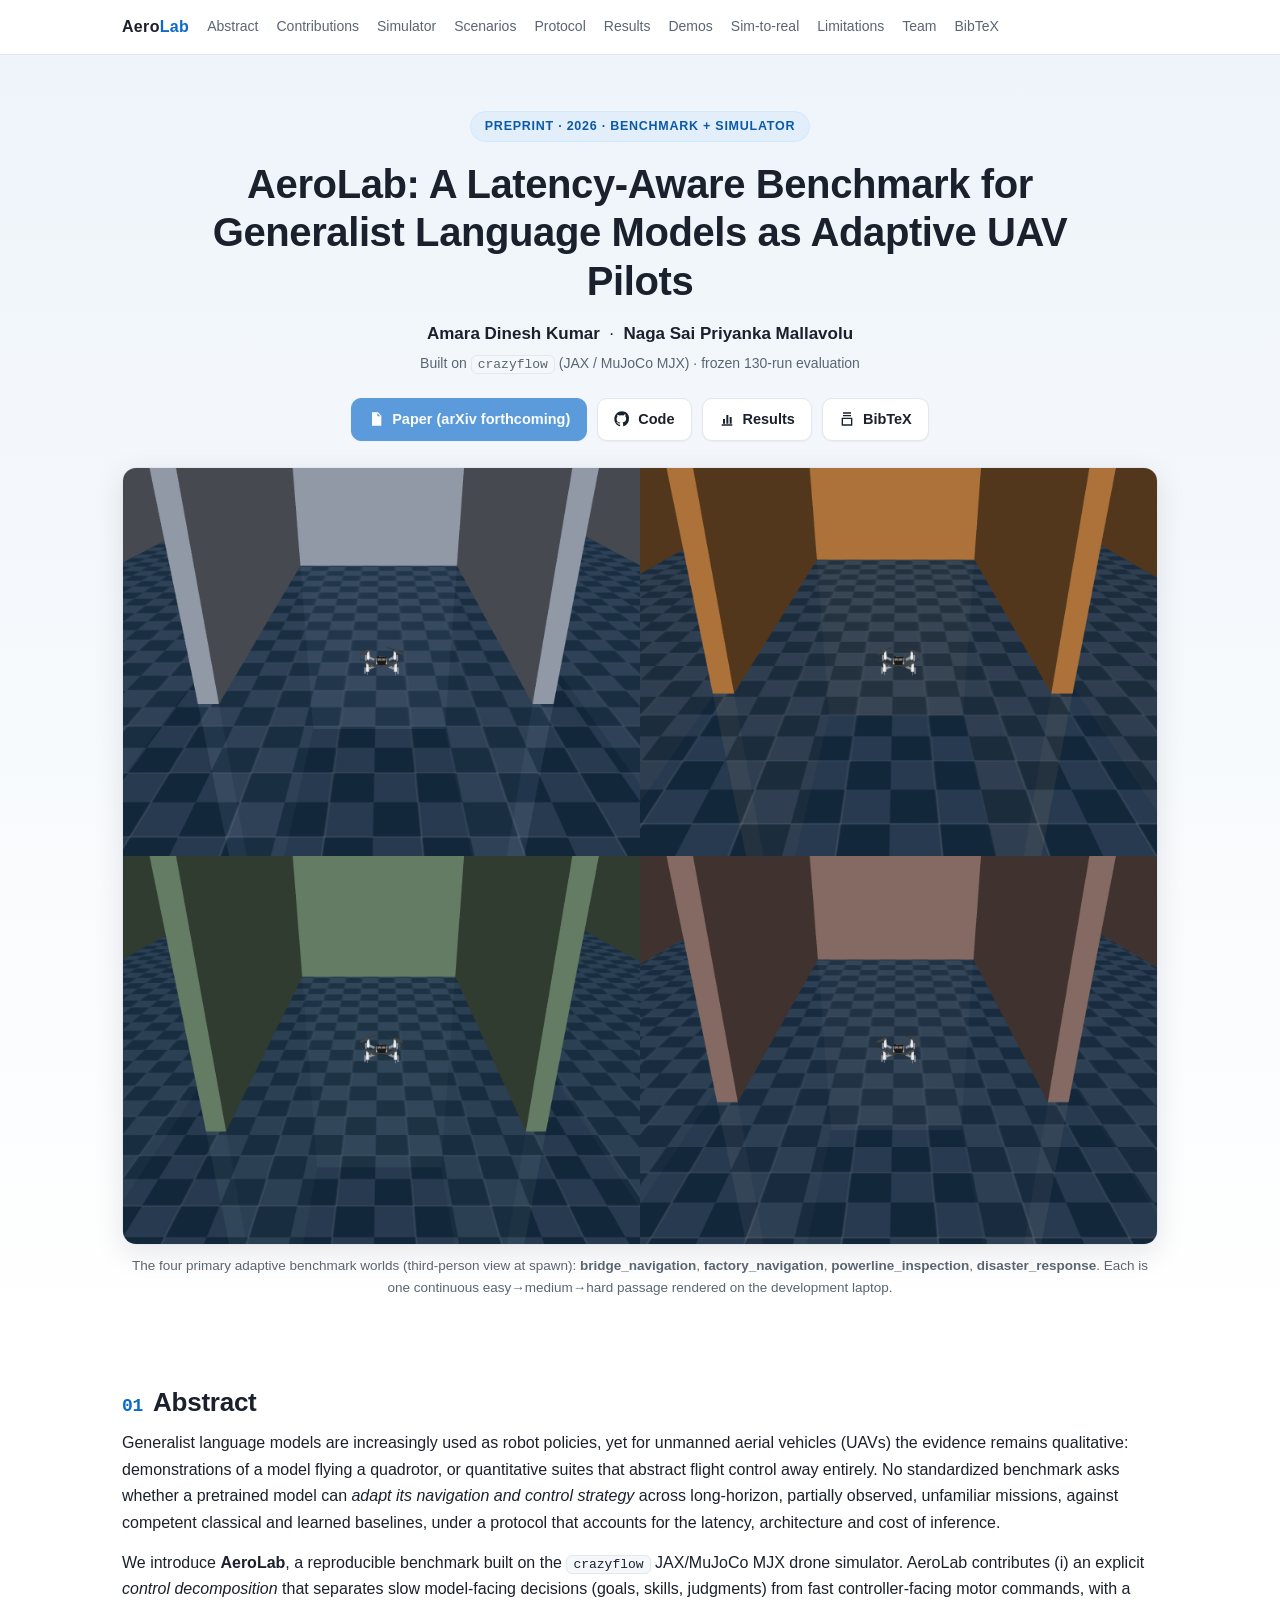
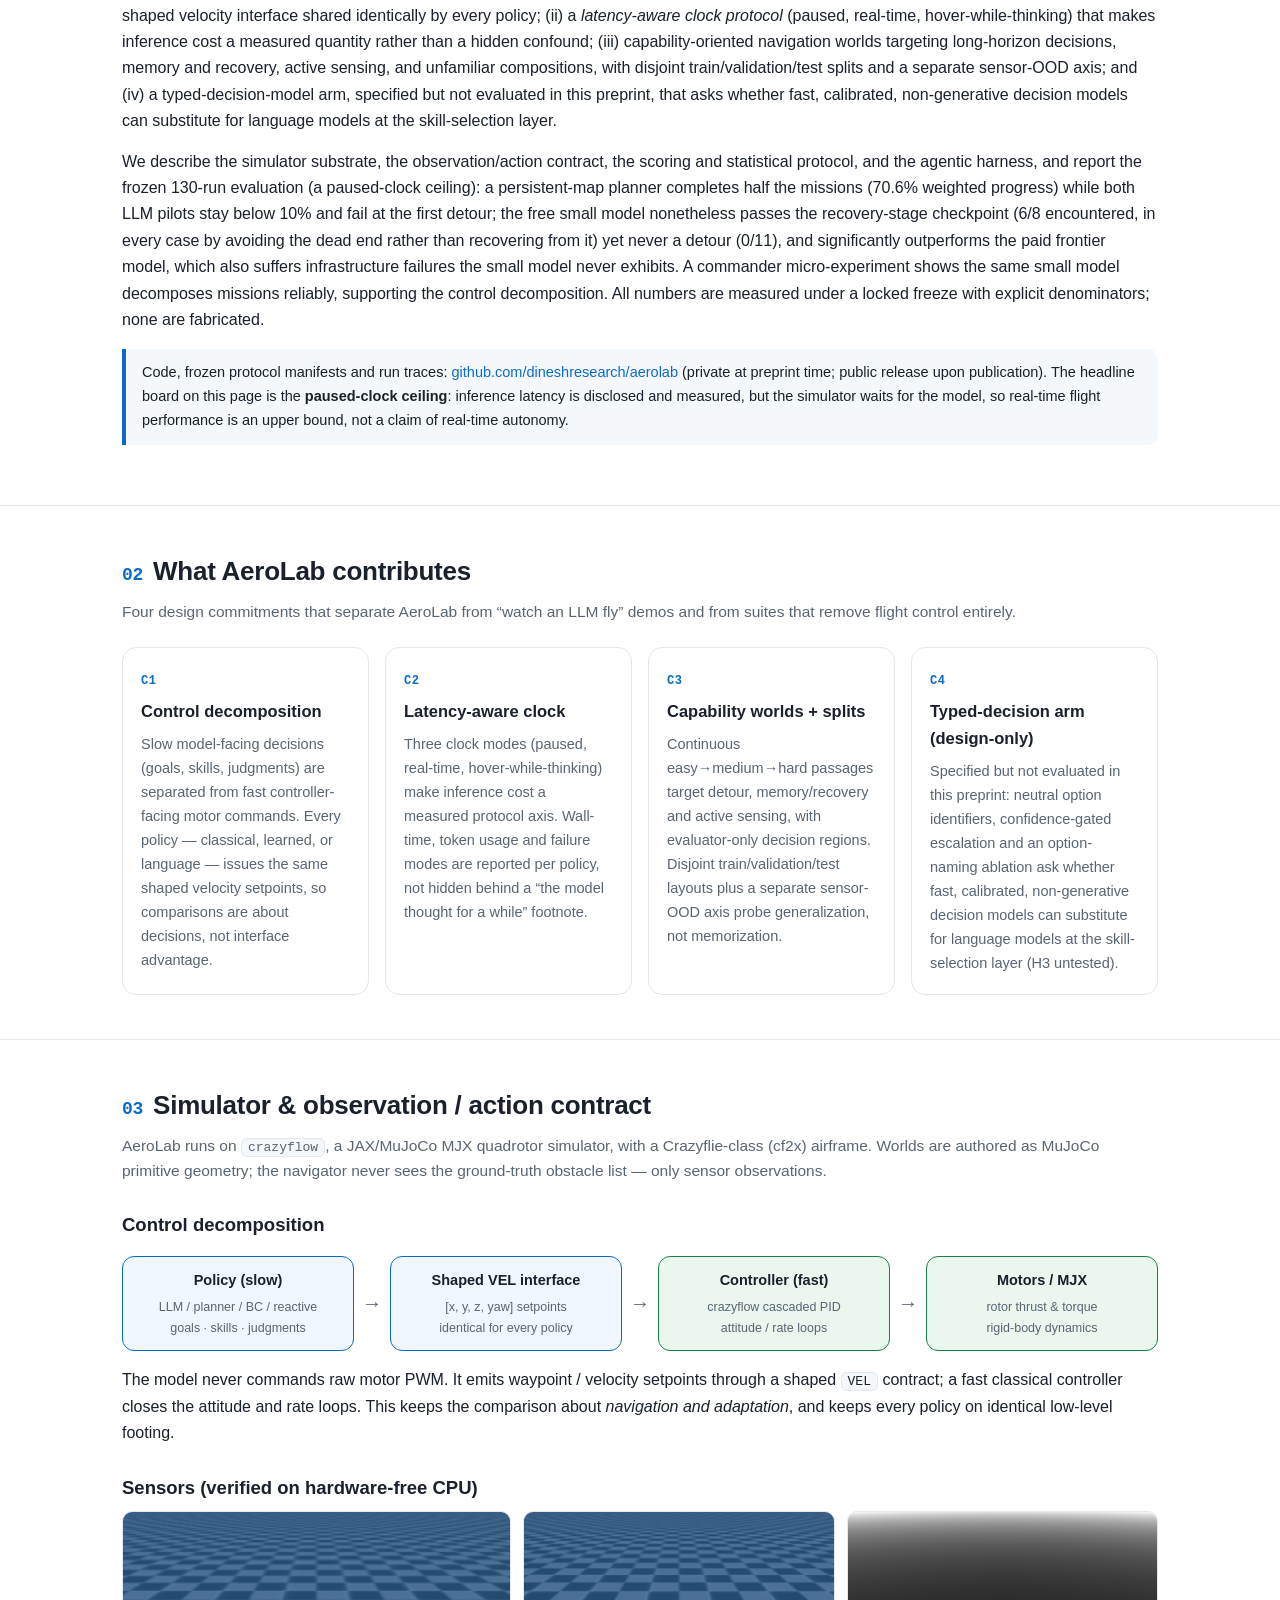
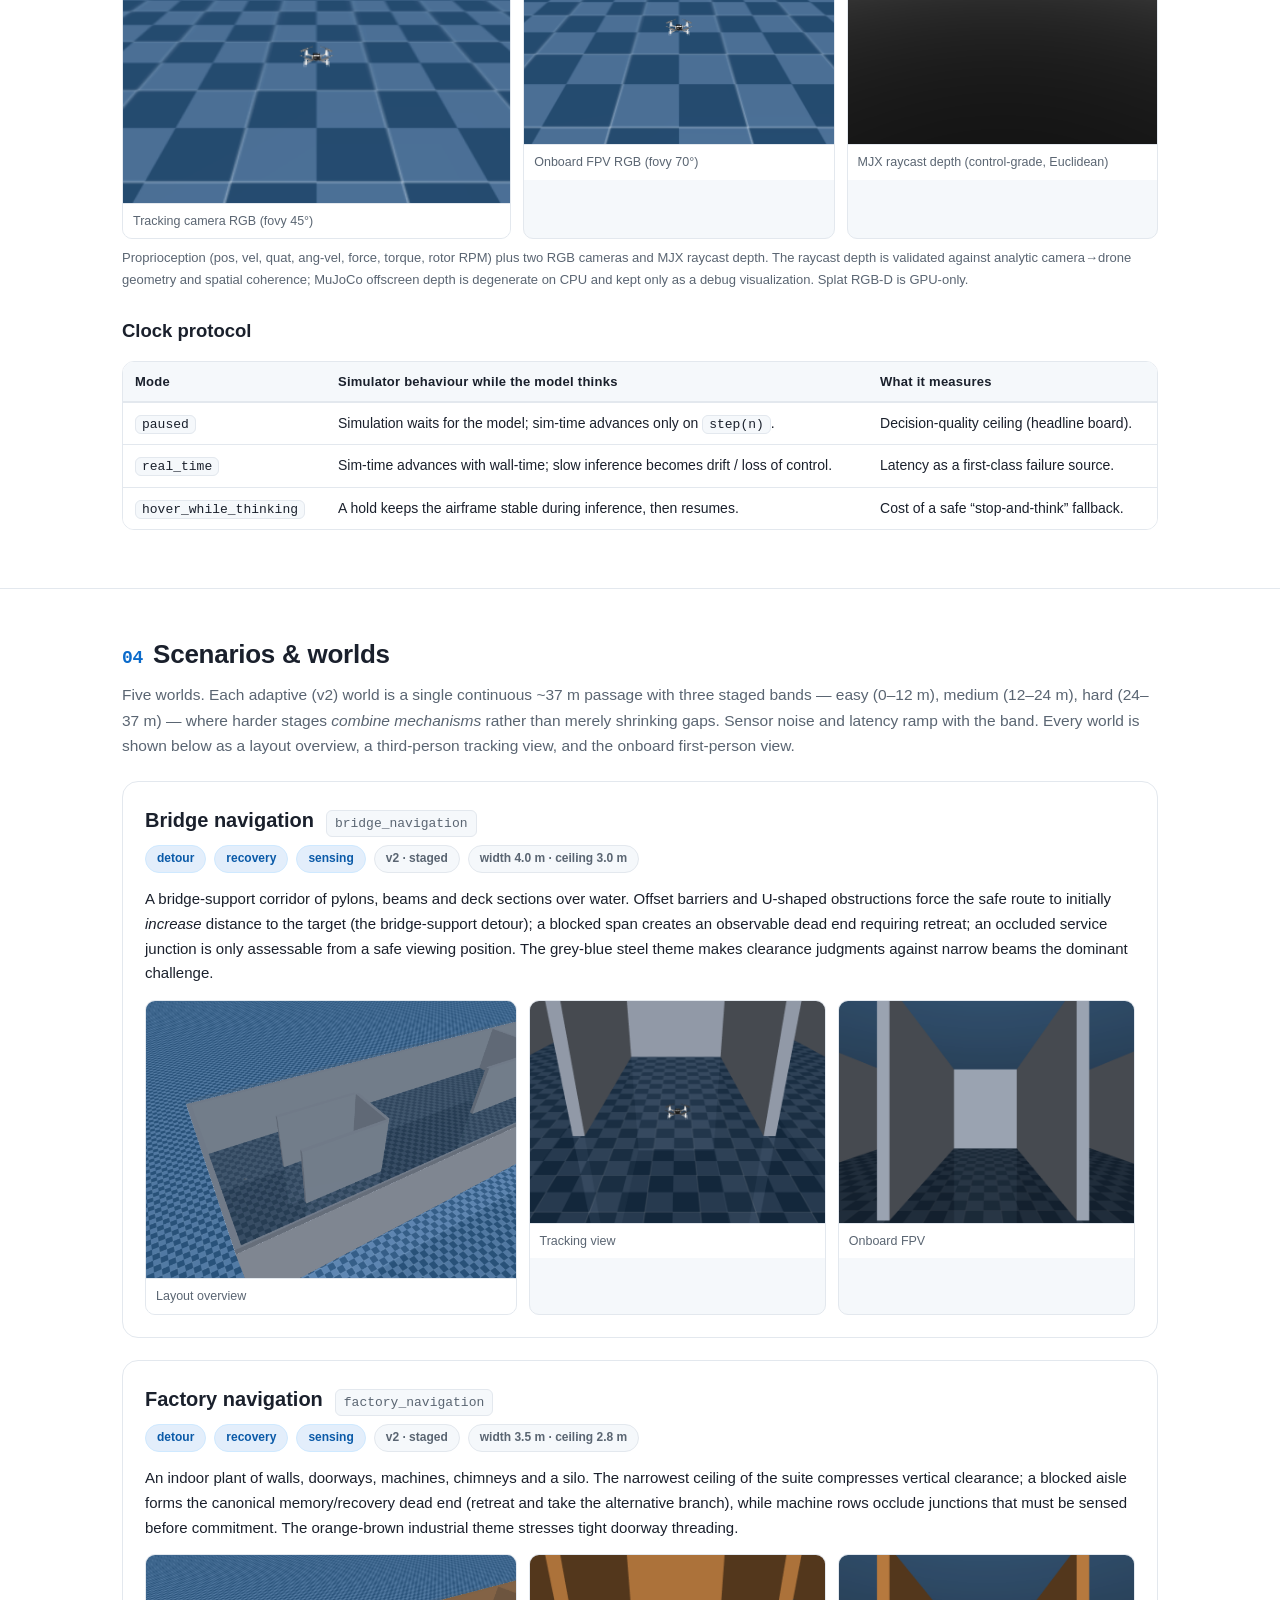
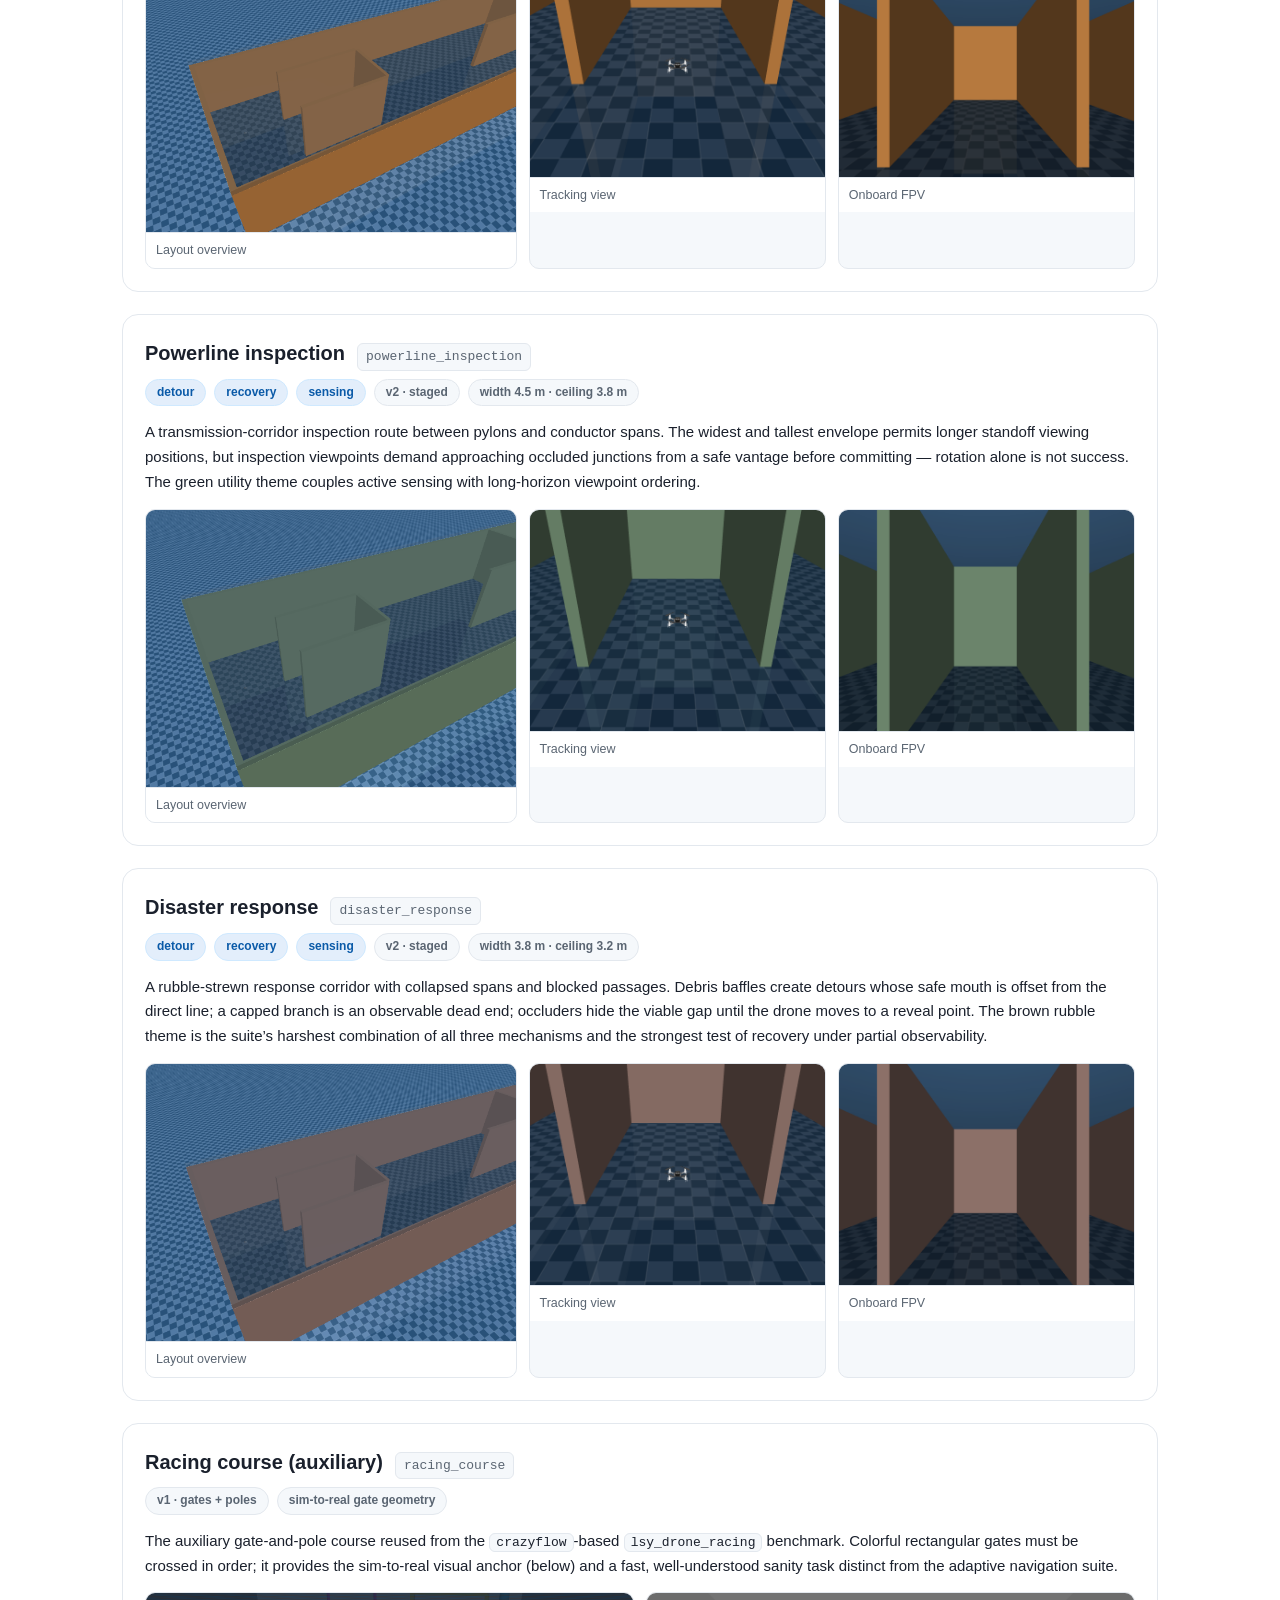
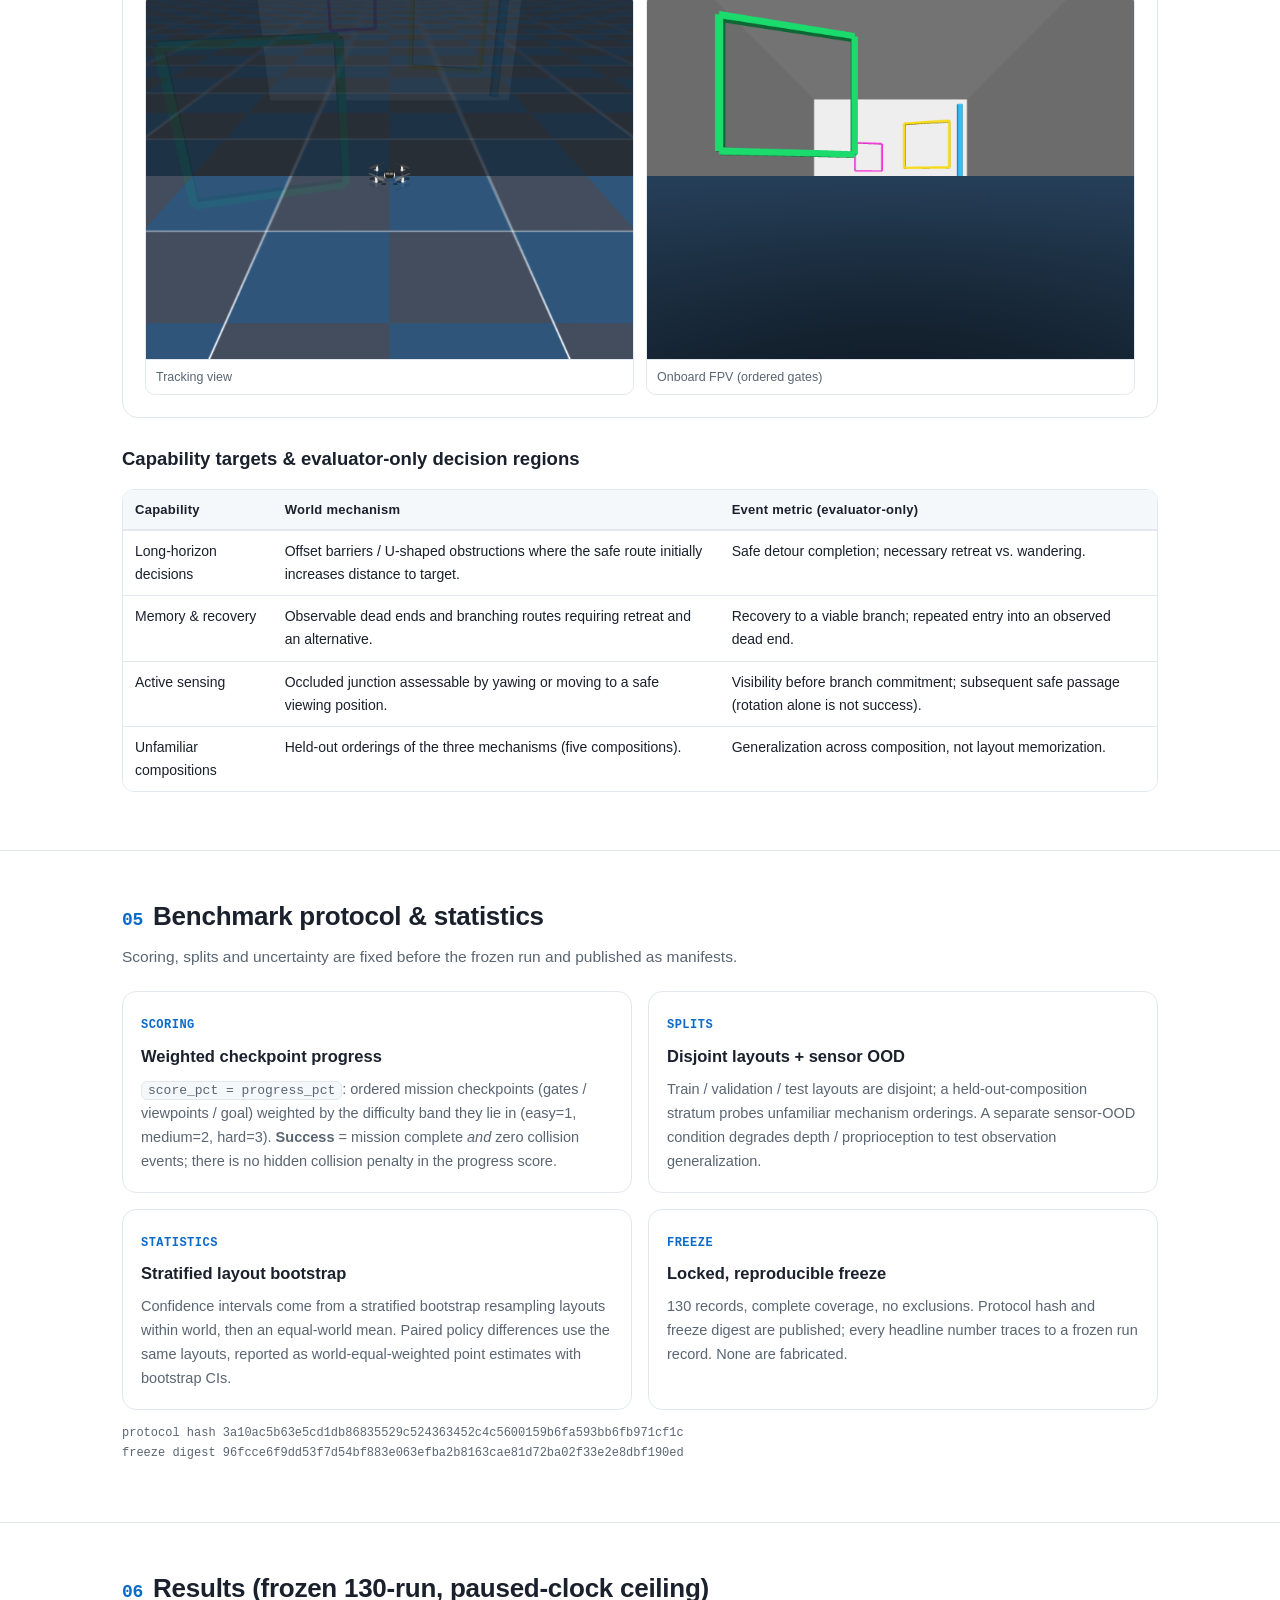
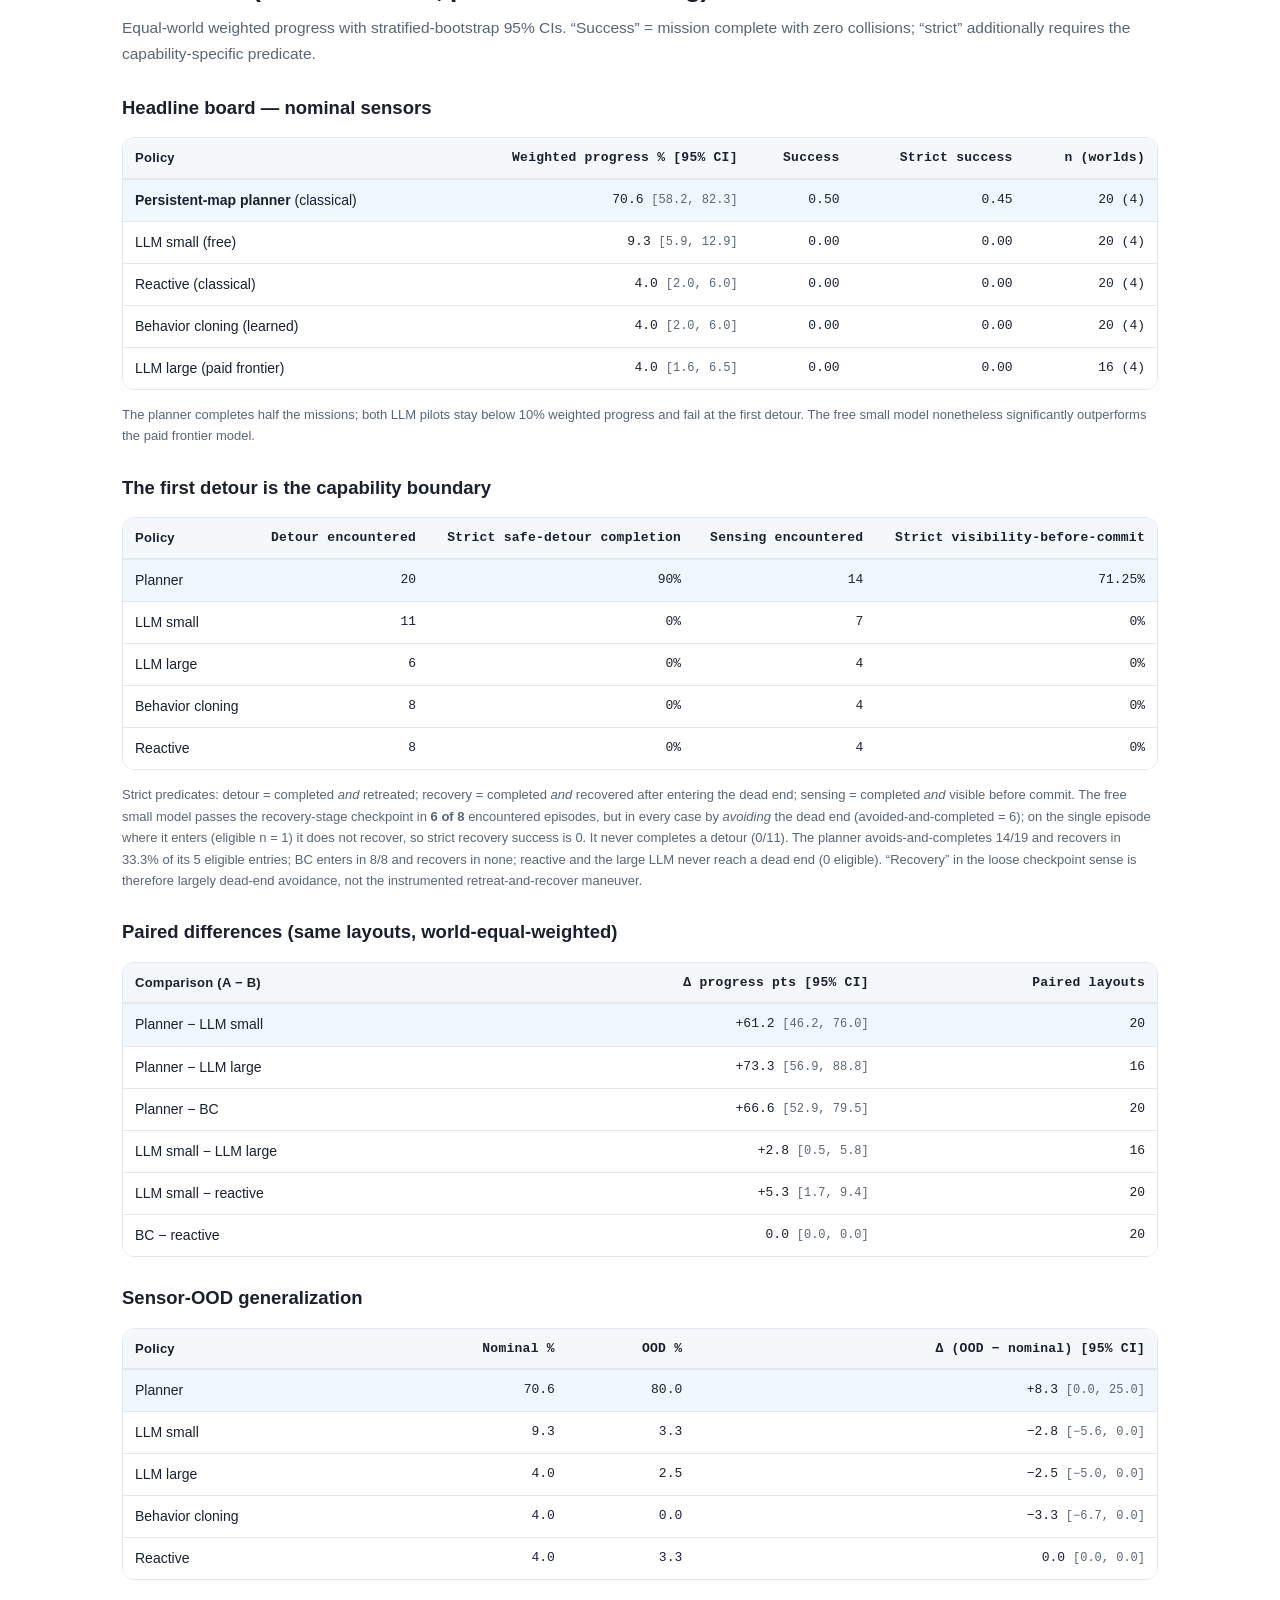
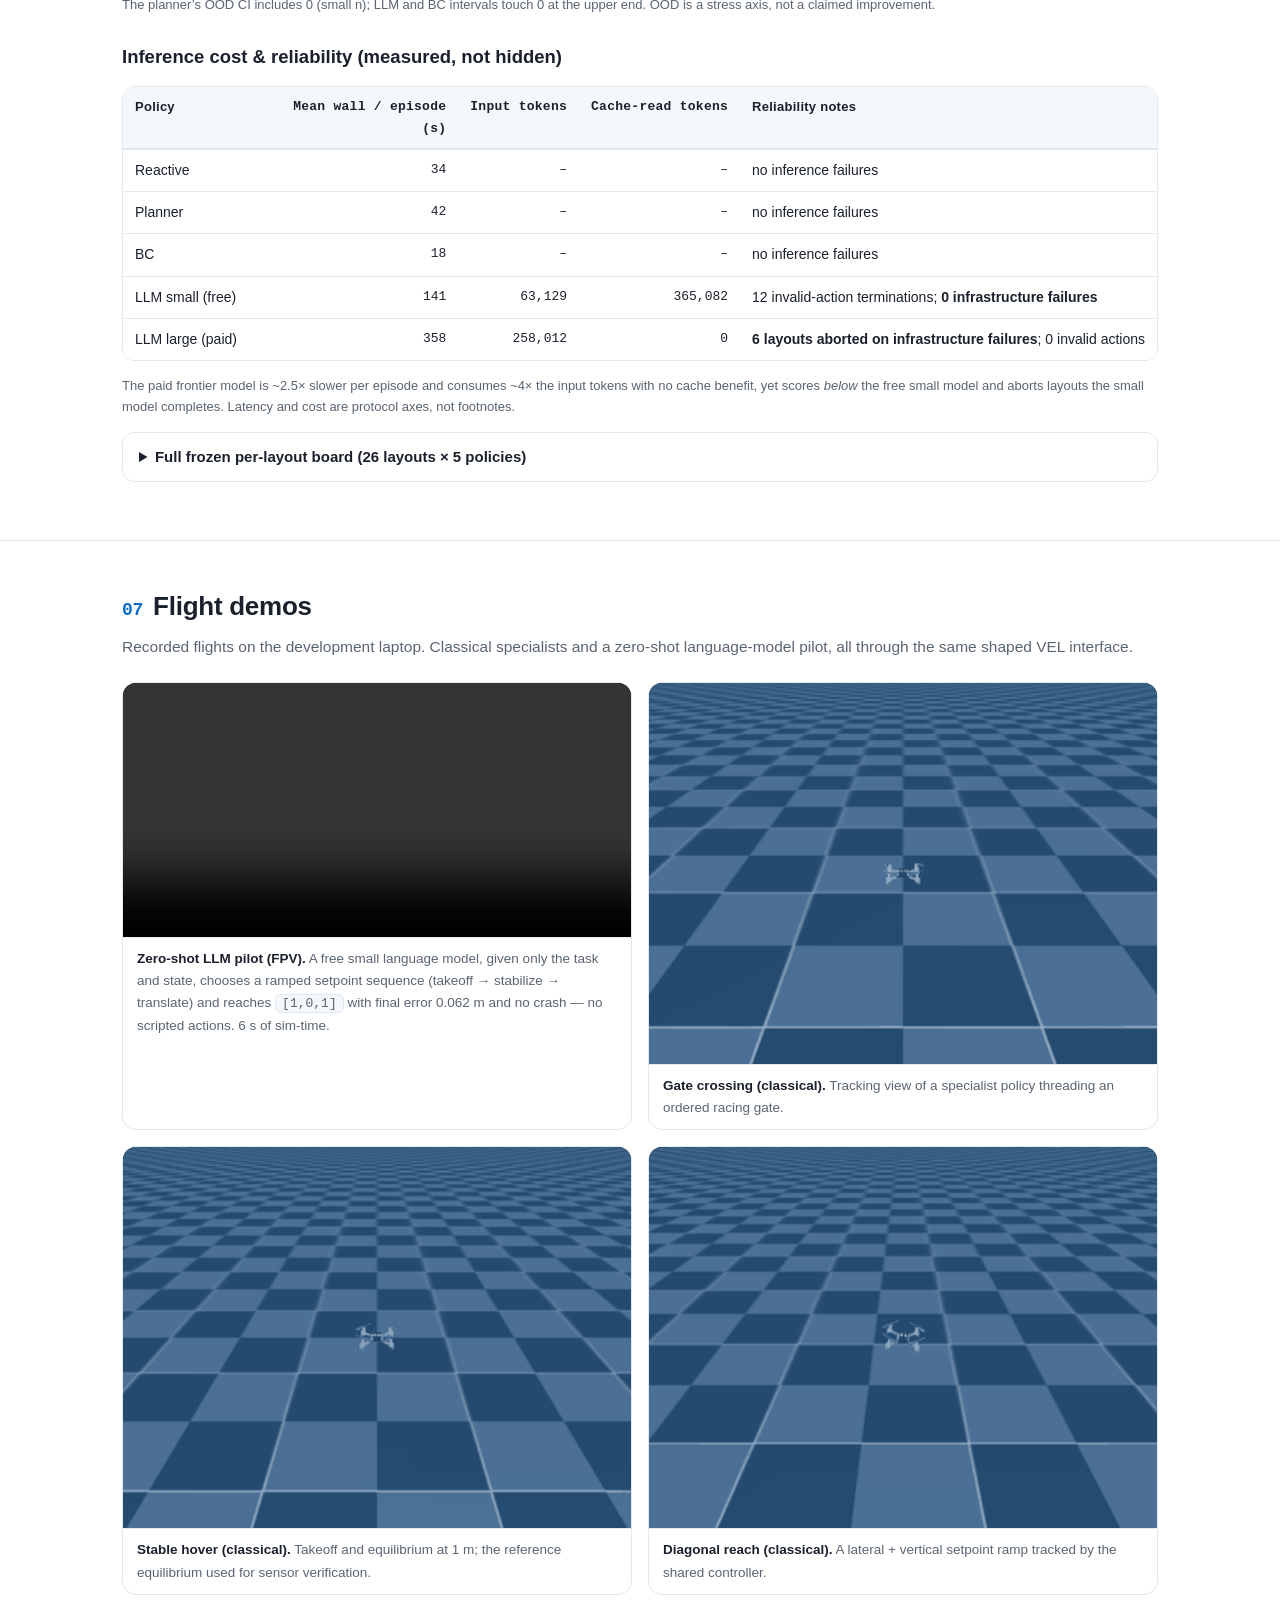
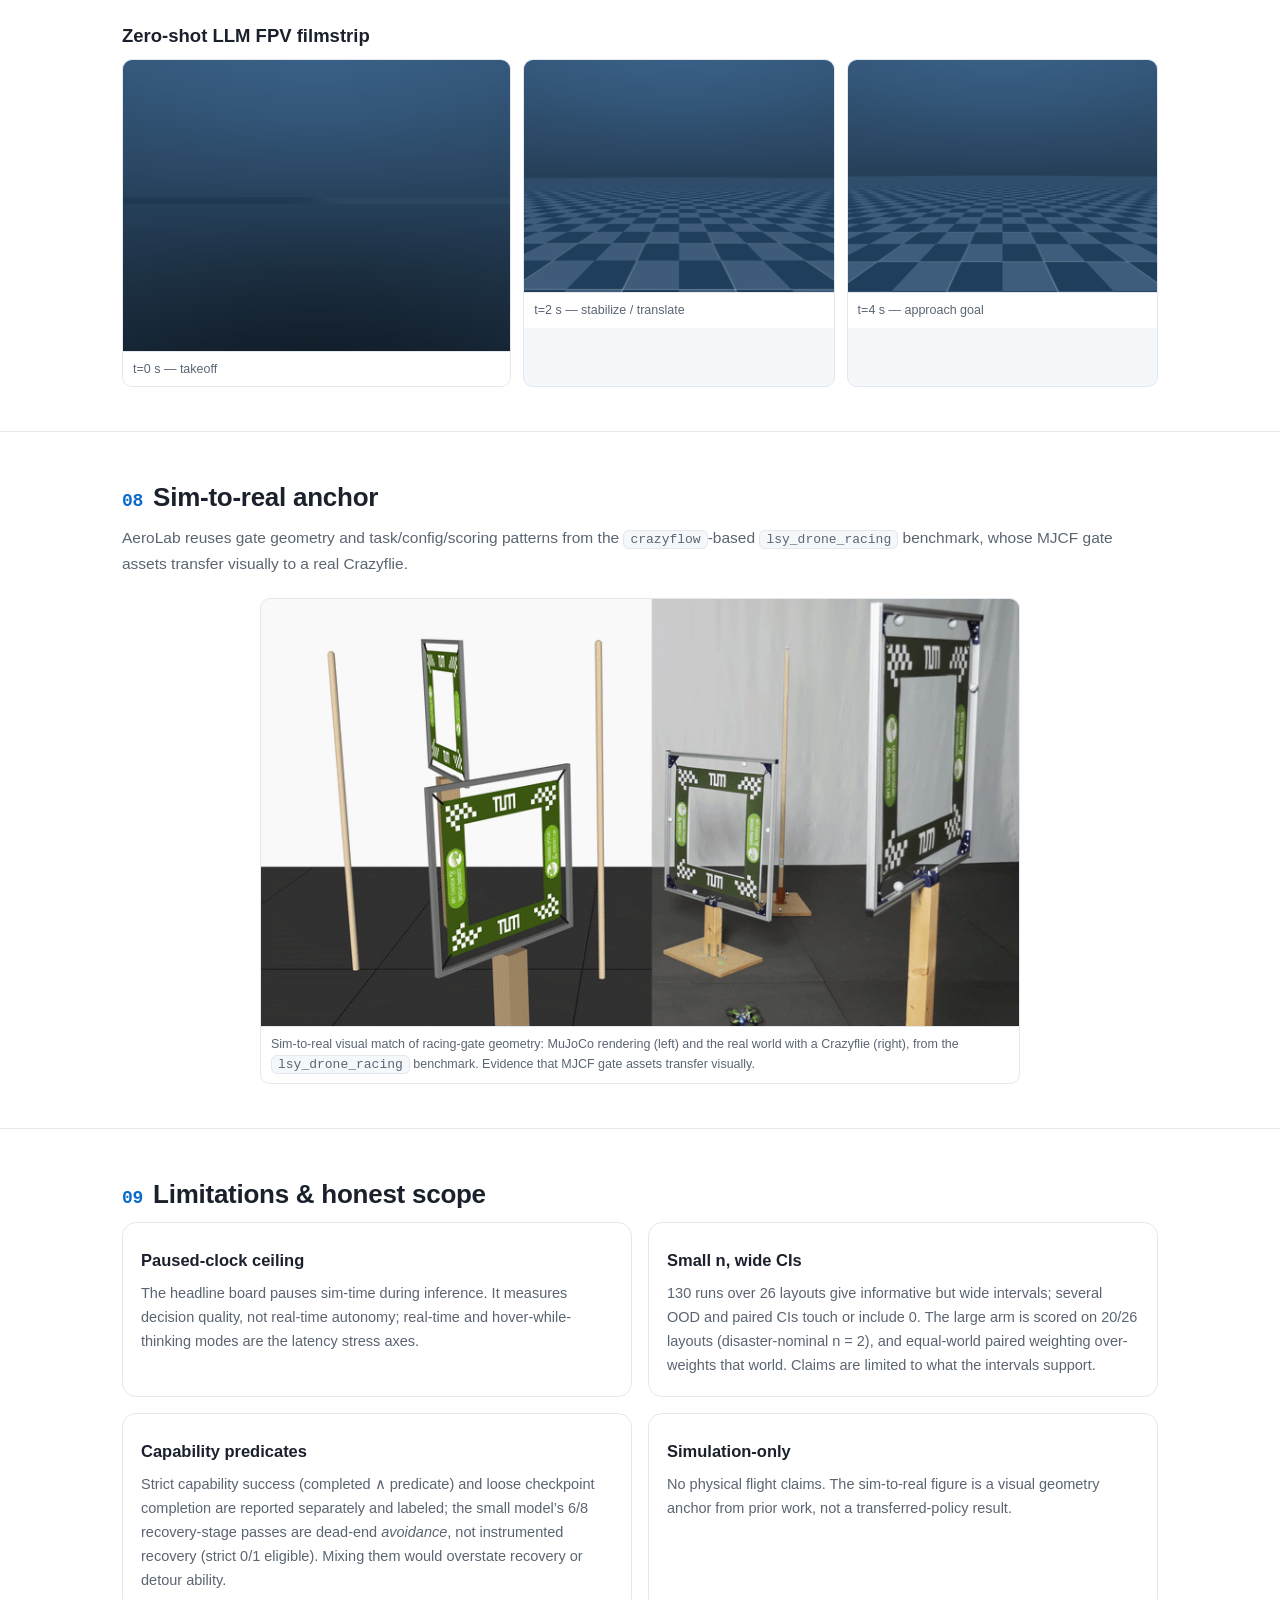
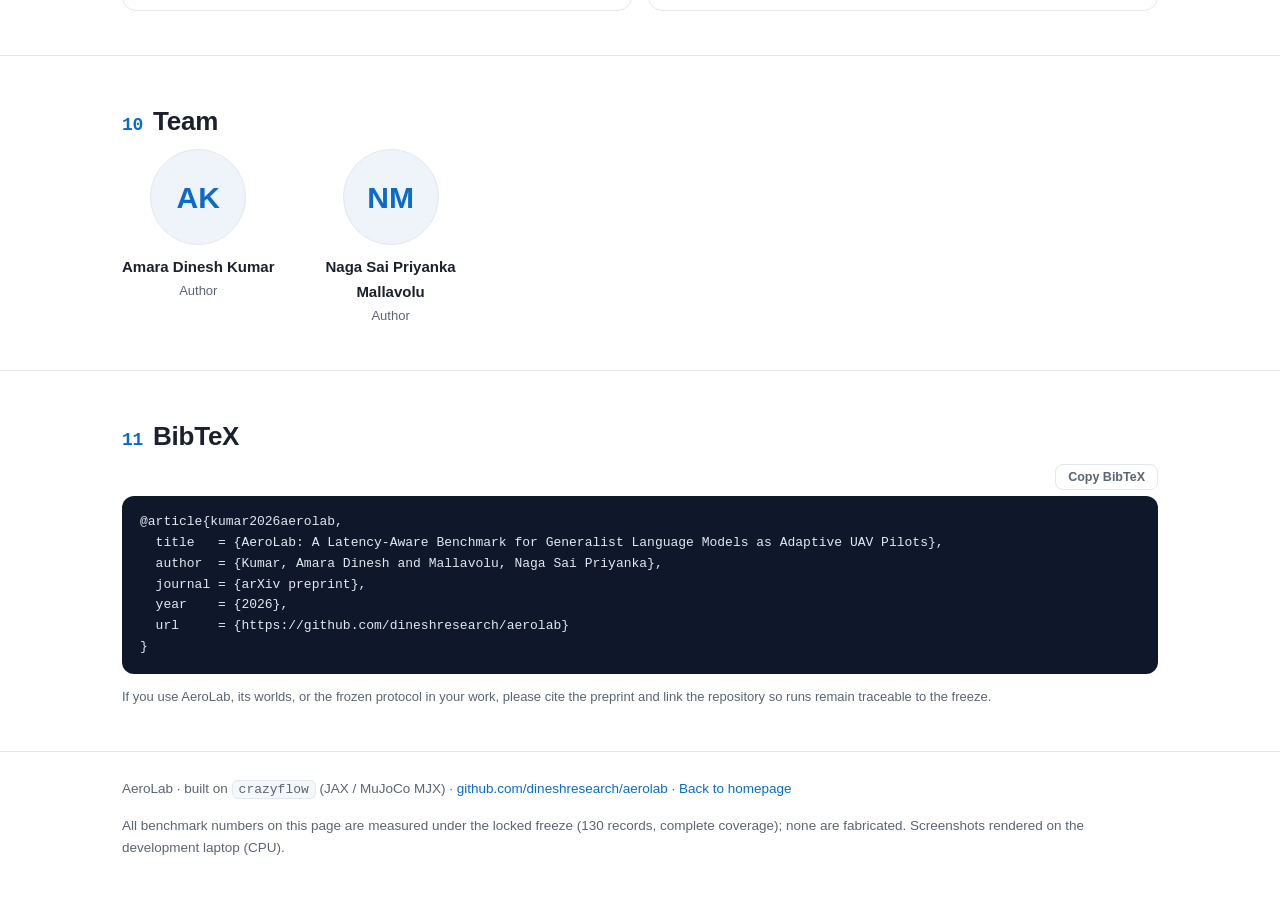
==== commit 3c06e76a: "Sync AeroLab page with three-pass review fixes; remove paper PDF until arXiv Update abstract/typed-a" ====
--- a/aerolab/index.html
+++ b/aerolab/index.html
@@ -172,9 +172,9 @@
     <p class="authors"><a href="#team">Amara Dinesh Kumar</a> &nbsp;&middot;&nbsp; <a href="#team">Naga Sai Priyanka Mallavolu</a></p>
     <p class="affil">Built on <code class="inline">crazyflow</code> (JAX / MuJoCo MJX) &middot; frozen 130-run evaluation</p>
     <div class="links">
-      <a class="btn primary" href="static/aerolab_paper.pdf">
+      <span class="btn primary" style="opacity:.65;cursor:default" title="The paper PDF will be linked here after arXiv publication">
         <svg viewBox="0 0 24 24"><path d="M6 2h9l5 5v15H6V2zm8 1.5V8h4.5L14 3.5zM8 12h8v1.6H8V12zm0 4h8v1.6H8V16zm0-8h3v1.6H8V8z"/></svg>
-        Paper (PDF)</a>
+        Paper (arXiv forthcoming)</span>
       <a class="btn" href="https://github.com/dineshresearch/aerolab">
         <svg viewBox="0 0 24 24"><path d="M12 .5C5.7.5.5 5.7.5 12c0 5.1 3.3 9.4 7.9 10.9.6.1.8-.2.8-.6v-2c-3.2.7-3.9-1.4-3.9-1.4-.5-1.3-1.3-1.7-1.3-1.7-1.1-.7.1-.7.1-.7 1.2.1 1.8 1.2 1.8 1.2 1 .1.8 1.7 2.6 1.2.1-.7.4-1.2.7-1.5-2.6-.3-5.3-1.3-5.3-5.7 0-1.3.4-2.3 1.2-3.1-.1-.3-.5-1.5.1-3.1 0 0 1-.3 3.2 1.2a11 11 0 0 1 5.8 0C15.9 4.7 16.9 5 16.9 5c.6 1.6.2 2.8.1 3.1.8.8 1.2 1.8 1.2 3.1 0 4.4-2.7 5.4-5.3 5.7.4.4.8 1.1.8 2.2v3.2c0 .4.2.7.8.6 4.6-1.5 7.9-5.8 7.9-10.9C23.5 5.7 18.3.5 12 .5z"/></svg>
         Code</a>
@@ -198,9 +198,9 @@
   <div class="wrap">
     <h2><span class="no">01</span>Abstract</h2>
     <p>Generalist language models are increasingly used as robot policies, yet for unmanned aerial vehicles (UAVs) the evidence remains qualitative: demonstrations of a model flying a quadrotor, or quantitative suites that abstract flight control away entirely. No standardized benchmark asks whether a pretrained model can <em>adapt its navigation and control strategy</em> across long-horizon, partially observed, unfamiliar missions, against competent classical and learned baselines, under a protocol that accounts for the latency, architecture and cost of inference.</p>
-    <p>We introduce <b>AeroLab</b>, a reproducible benchmark built on the <code class="inline">crazyflow</code> JAX/MuJoCo&nbsp;MJX drone simulator. AeroLab contributes (i) an explicit <em>control decomposition</em> that separates slow model-facing decisions (goals, skills, judgments) from fast controller-facing motor commands, with a shaped velocity interface shared identically by every policy; (ii) a <em>latency-aware clock protocol</em> (paused, real-time, hover-while-thinking) that makes inference cost a measured quantity rather than a hidden confound; (iii) capability-oriented navigation worlds targeting long-horizon decisions, memory and recovery, active sensing, and unfamiliar compositions, with disjoint train/validation/test splits and a separate sensor-OOD axis; and (iv) a typed-decision-model arm that tests whether fast, calibrated, non-generative decision models can substitute for language models at the skill-selection layer.</p>
-    <p>We describe the simulator substrate, the observation/action contract, the scoring and statistical protocol, and the agentic harness, and report the frozen 130-run evaluation (a paused-clock ceiling): a persistent-map planner completes half the missions (70.6% weighted progress) while both LLM pilots stay below 10% and fail at the first detour; the free small model nonetheless completes dead-end recovery (6/8 encountered) yet never a detour (0/11), and significantly outperforms the paid frontier model, which also suffers infrastructure failures the small model never exhibits. A commander micro-experiment shows the same small model decomposes missions reliably, supporting the control decomposition. All numbers are measured under a locked freeze with explicit denominators; none are fabricated.</p>
-    <div class="note">Code, frozen protocol manifests and run traces: <a href="https://github.com/dineshresearch/aerolab">github.com/dineshresearch/aerolab</a>. The headline board on this page is the <b>paused-clock ceiling</b>: inference latency is disclosed and measured, but the simulator waits for the model, so real-time flight performance is an upper bound, not a claim of real-time autonomy.</div>
+    <p>We introduce <b>AeroLab</b>, a reproducible benchmark built on the <code class="inline">crazyflow</code> JAX/MuJoCo&nbsp;MJX drone simulator. AeroLab contributes (i) an explicit <em>control decomposition</em> that separates slow model-facing decisions (goals, skills, judgments) from fast controller-facing motor commands, with a shaped velocity interface shared identically by every policy; (ii) a <em>latency-aware clock protocol</em> (paused, real-time, hover-while-thinking) that makes inference cost a measured quantity rather than a hidden confound; (iii) capability-oriented navigation worlds targeting long-horizon decisions, memory and recovery, active sensing, and unfamiliar compositions, with disjoint train/validation/test splits and a separate sensor-OOD axis; and (iv) a typed-decision-model arm, specified but not evaluated in this preprint, that asks whether fast, calibrated, non-generative decision models can substitute for language models at the skill-selection layer.</p>
+    <p>We describe the simulator substrate, the observation/action contract, the scoring and statistical protocol, and the agentic harness, and report the frozen 130-run evaluation (a paused-clock ceiling): a persistent-map planner completes half the missions (70.6% weighted progress) while both LLM pilots stay below 10% and fail at the first detour; the free small model nonetheless passes the recovery-stage checkpoint (6/8 encountered, in every case by avoiding the dead end rather than recovering from it) yet never a detour (0/11), and significantly outperforms the paid frontier model, which also suffers infrastructure failures the small model never exhibits. A commander micro-experiment shows the same small model decomposes missions reliably, supporting the control decomposition. All numbers are measured under a locked freeze with explicit denominators; none are fabricated.</p>
+    <div class="note">Code, frozen protocol manifests and run traces: <a href="https://github.com/dineshresearch/aerolab">github.com/dineshresearch/aerolab</a> (private at preprint time; public release upon publication). The headline board on this page is the <b>paused-clock ceiling</b>: inference latency is disclosed and measured, but the simulator waits for the model, so real-time flight performance is an upper bound, not a claim of real-time autonomy.</div>
   </div>
 </section>
 
@@ -212,7 +212,7 @@
       <div class="card"><span class="k">C1</span><h4>Control decomposition</h4><p>Slow model-facing decisions (goals, skills, judgments) are separated from fast controller-facing motor commands. Every policy &mdash; classical, learned, or language &mdash; issues the same shaped velocity setpoints, so comparisons are about decisions, not interface advantage.</p></div>
       <div class="card"><span class="k">C2</span><h4>Latency-aware clock</h4><p>Three clock modes (paused, real-time, hover-while-thinking) make inference cost a measured protocol axis. Wall-time, token usage and failure modes are reported per policy, not hidden behind a &ldquo;the model thought for a while&rdquo; footnote.</p></div>
       <div class="card"><span class="k">C3</span><h4>Capability worlds + splits</h4><p>Continuous easy&rarr;medium&rarr;hard passages target detour, memory/recovery and active sensing, with evaluator-only decision regions. Disjoint train/validation/test layouts plus a separate sensor-OOD axis probe generalization, not memorization.</p></div>
-      <div class="card"><span class="k">C4</span><h4>Typed-decision arm</h4><p>A commander micro-experiment tests whether fast, calibrated, non-generative decision models can substitute for language models at the skill-selection layer &mdash; probing where language actually helps.</p></div>
+      <div class="card"><span class="k">C4</span><h4>Typed-decision arm (design-only)</h4><p>Specified but not evaluated in this preprint: neutral option identifiers, confidence-gated escalation and an option-naming ablation ask whether fast, calibrated, non-generative decision models can substitute for language models at the skill-selection layer (H3 untested).</p></div>
     </div>
   </div>
 </section>
@@ -377,7 +377,7 @@
         </tbody>
       </table>
     </div>
-    <p class="footnote">Strict predicates: detour = completed <em>and</em> retreated; sensing = completed <em>and</em> visible before commit. Recovery is reported separately as loose checkpoint completion: the free small model reaches the dead-end recovery checkpoint in <b>6 of 8</b> encountered episodes yet never completes a detour (0/11) &mdash; recovery is accessible to the small model, detour is not.</p>
+    <p class="footnote">Strict predicates: detour = completed <em>and</em> retreated; recovery = completed <em>and</em> recovered after entering the dead end; sensing = completed <em>and</em> visible before commit. The free small model passes the recovery-stage checkpoint in <b>6 of 8</b> encountered episodes, but in every case by <em>avoiding</em> the dead end (avoided-and-completed = 6); on the single episode where it enters (eligible n = 1) it does not recover, so strict recovery success is 0. It never completes a detour (0/11). The planner avoids-and-completes 14/19 and recovers in 33.3% of its 5 eligible entries; BC enters in 8/8 and recovers in none; reactive and the large LLM never reach a dead end (0 eligible). &ldquo;Recovery&rdquo; in the loose checkpoint sense is therefore largely dead-end avoidance, not the instrumented retreat-and-recover maneuver.</p>
 
     <h3>Paired differences (same layouts, world-equal-weighted)</h3>
     <div class="tblwrap">
@@ -496,8 +496,8 @@
     <h2><span class="no">09</span>Limitations &amp; honest scope</h2>
     <div class="grid c2">
       <div class="card"><h4>Paused-clock ceiling</h4><p>The headline board pauses sim-time during inference. It measures decision quality, not real-time autonomy; real-time and hover-while-thinking modes are the latency stress axes.</p></div>
-      <div class="card"><h4>Small n, wide CIs</h4><p>130 runs over 26 layouts give informative but wide intervals; several OOD and paired CIs touch or include 0. Claims are limited to what the intervals support.</p></div>
-      <div class="card"><h4>Capability predicates</h4><p>Strict capability success (completed &and; predicate) and loose checkpoint completion are reported separately and labeled; mixing them would overstate recovery or detour ability.</p></div>
+      <div class="card"><h4>Small n, wide CIs</h4><p>130 runs over 26 layouts give informative but wide intervals; several OOD and paired CIs touch or include 0. The large arm is scored on 20/26 layouts (disaster-nominal n = 2), and equal-world paired weighting over-weights that world. Claims are limited to what the intervals support.</p></div>
+      <div class="card"><h4>Capability predicates</h4><p>Strict capability success (completed &and; predicate) and loose checkpoint completion are reported separately and labeled; the small model&rsquo;s 6/8 recovery-stage passes are dead-end <em>avoidance</em>, not instrumented recovery (strict 0/1 eligible). Mixing them would overstate recovery or detour ability.</p></div>
       <div class="card"><h4>Simulation-only</h4><p>No physical flight claims. The sim-to-real figure is a visual geometry anchor from prior work, not a transferred-policy result.</p></div>
     </div>
   </div>
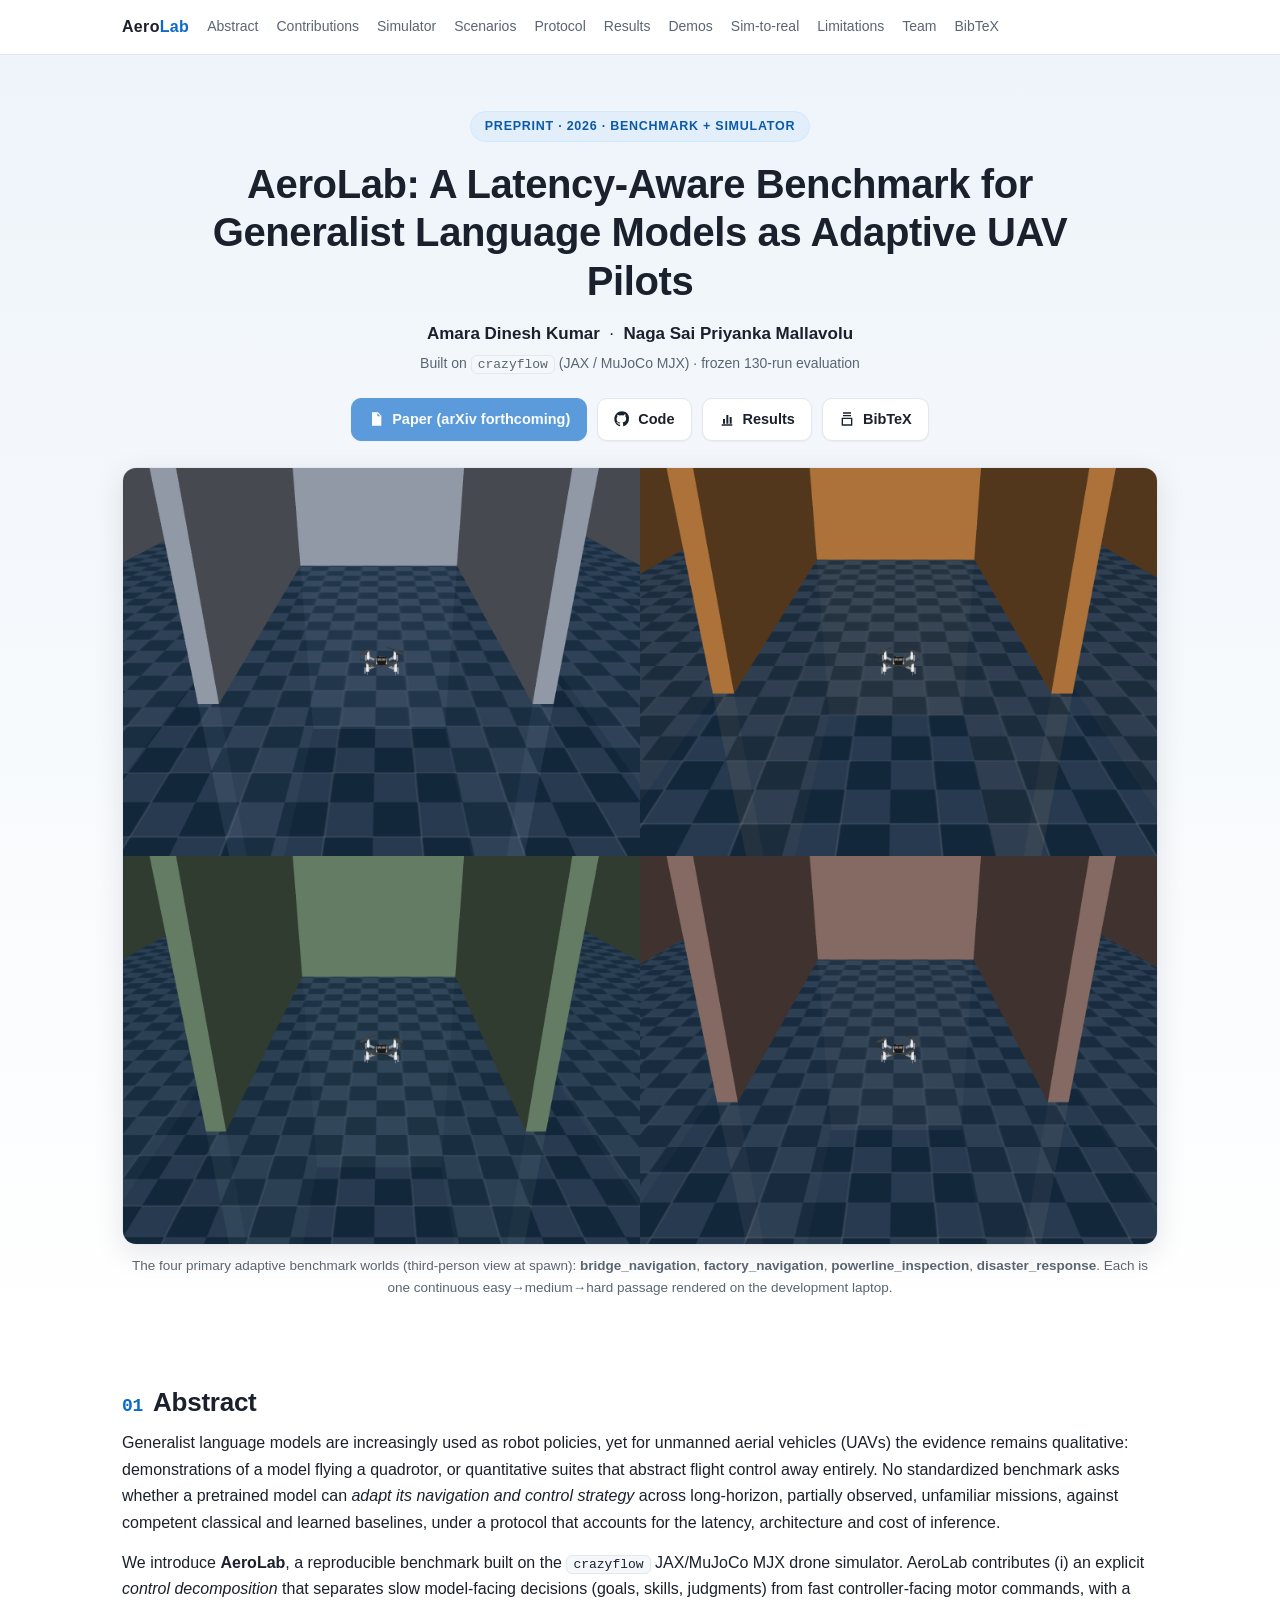
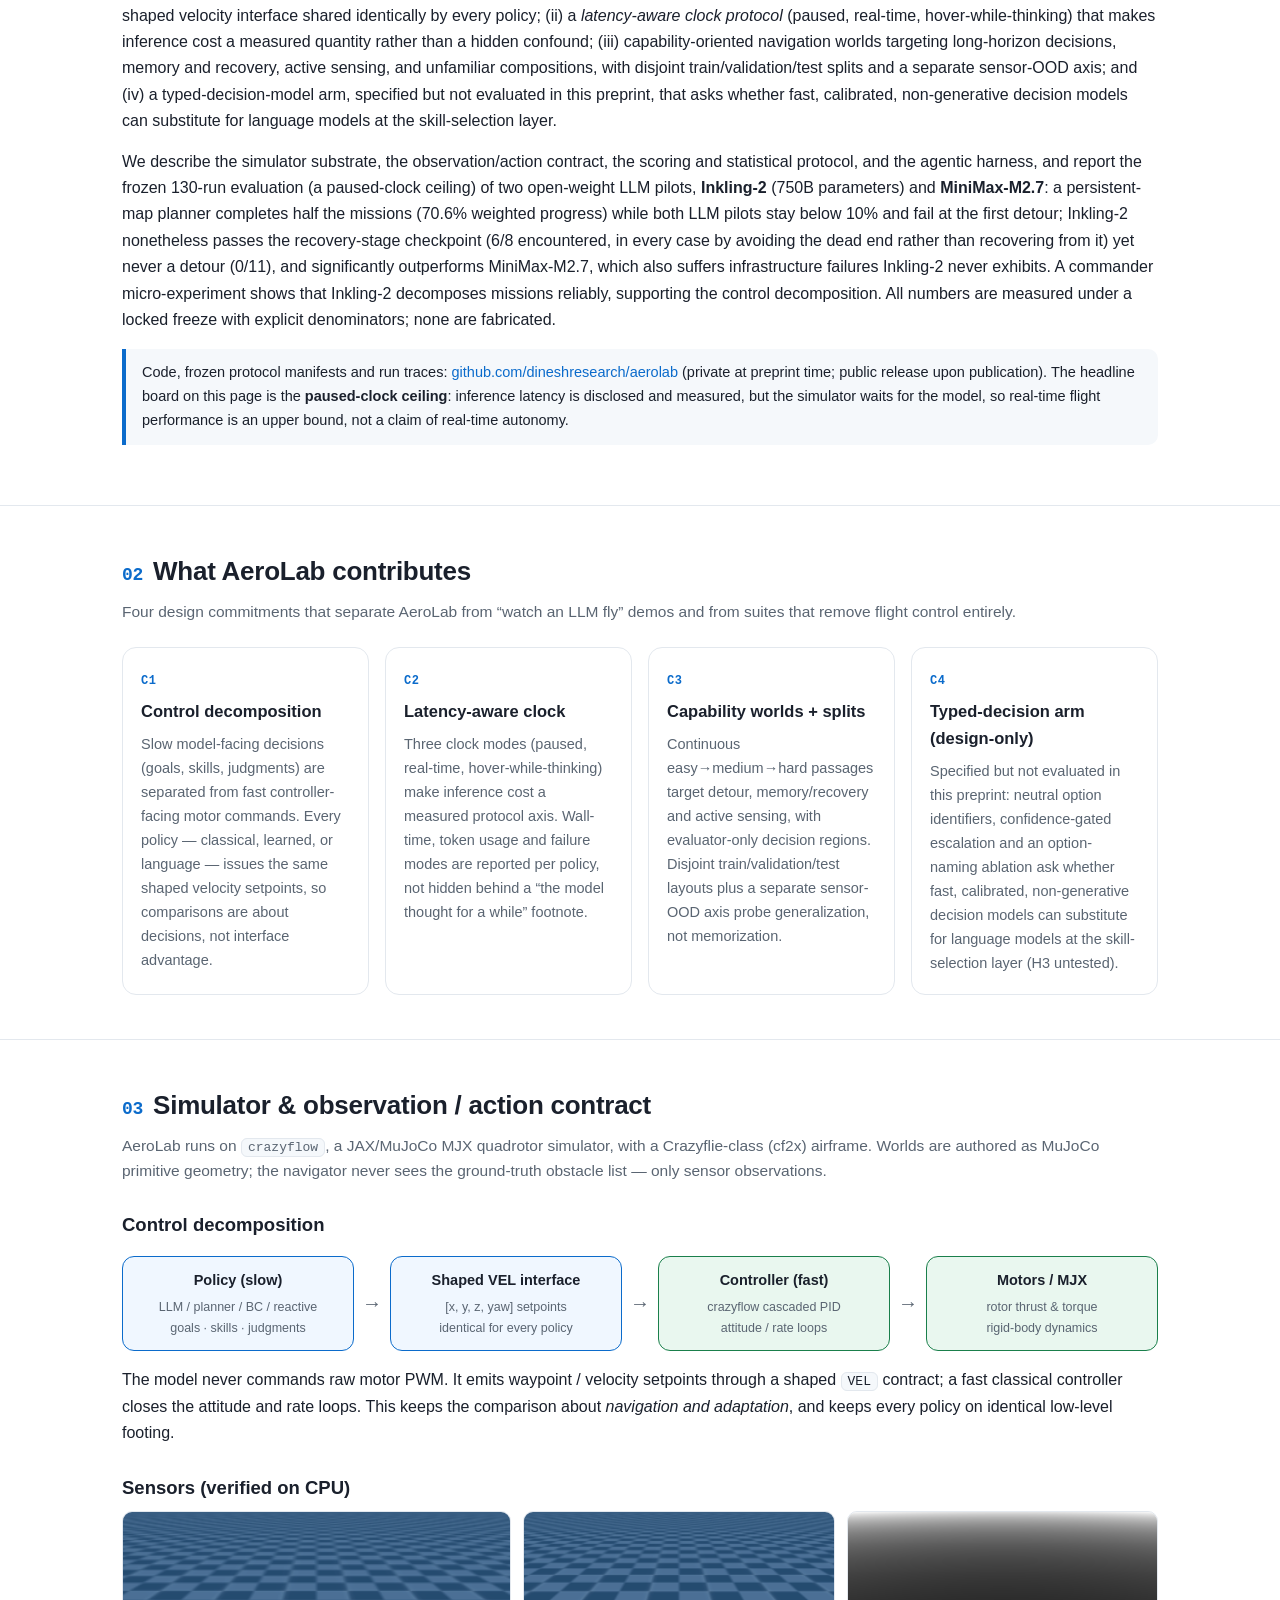
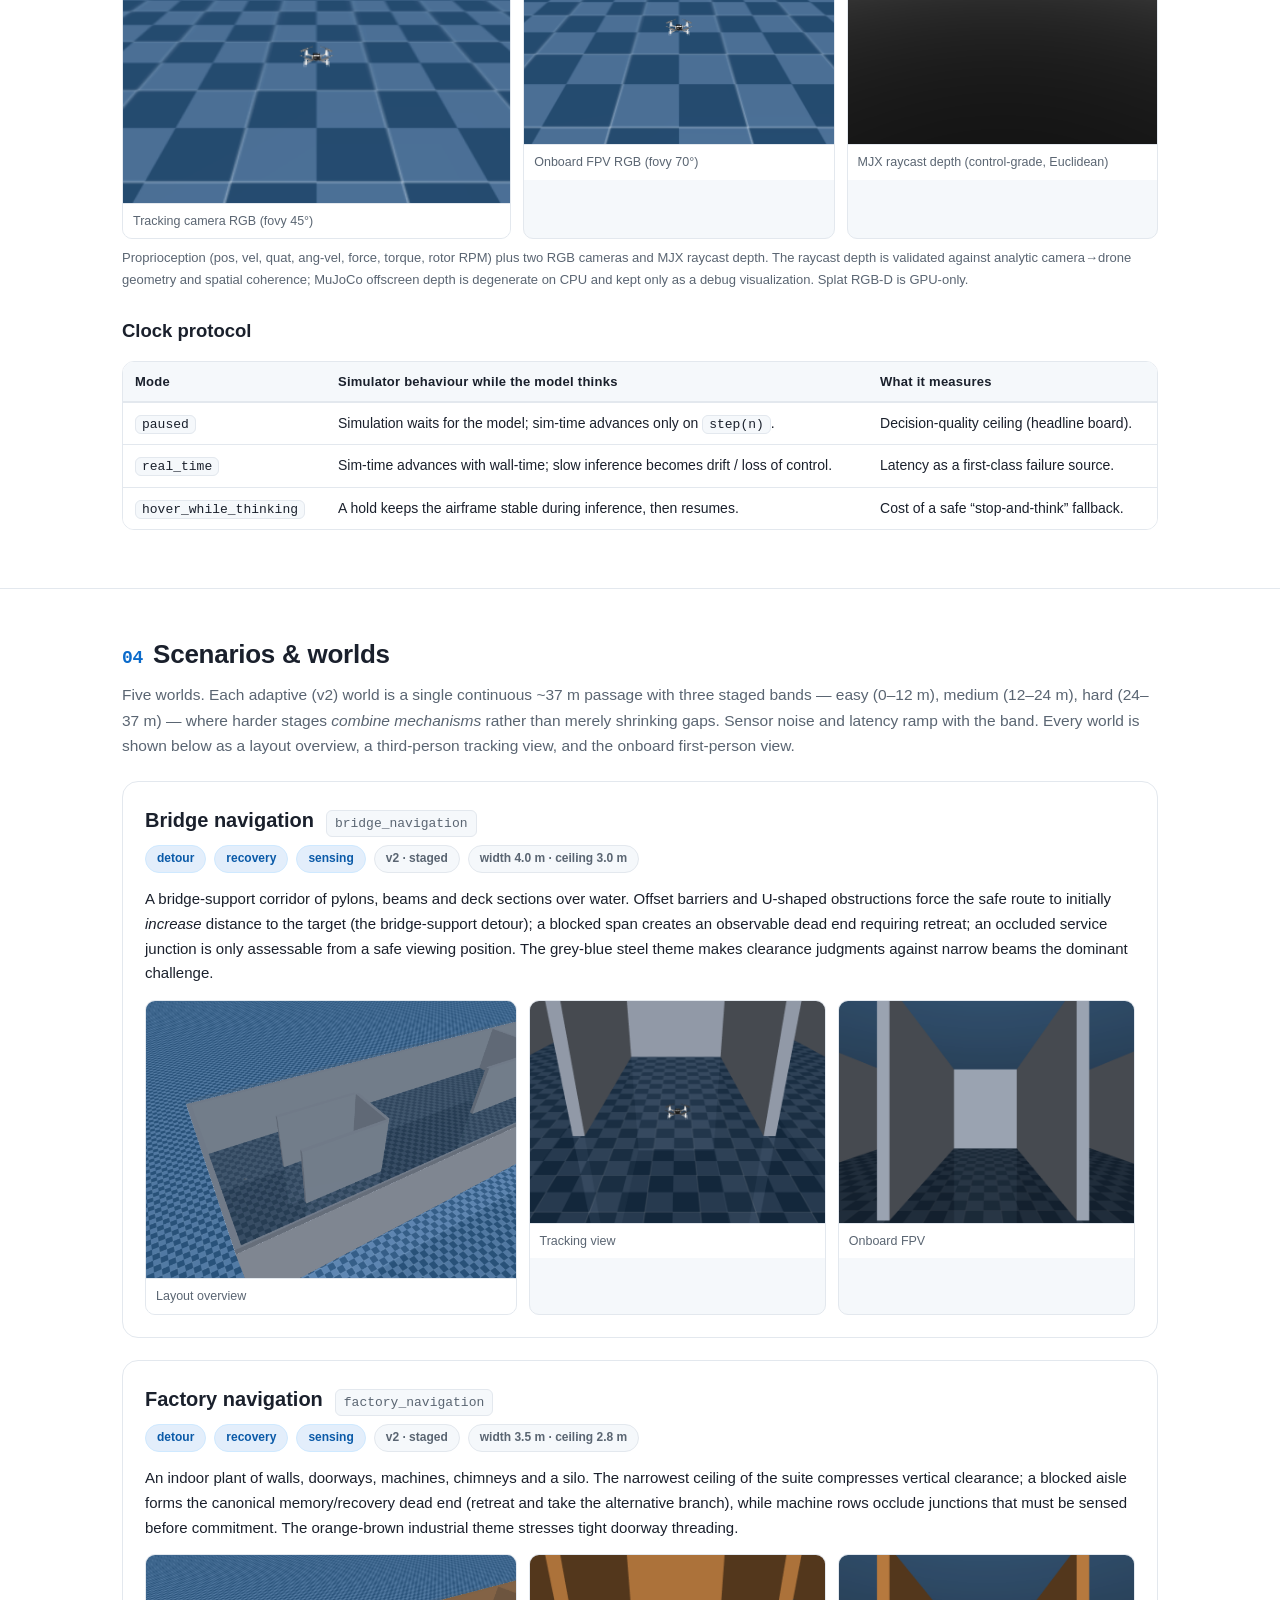
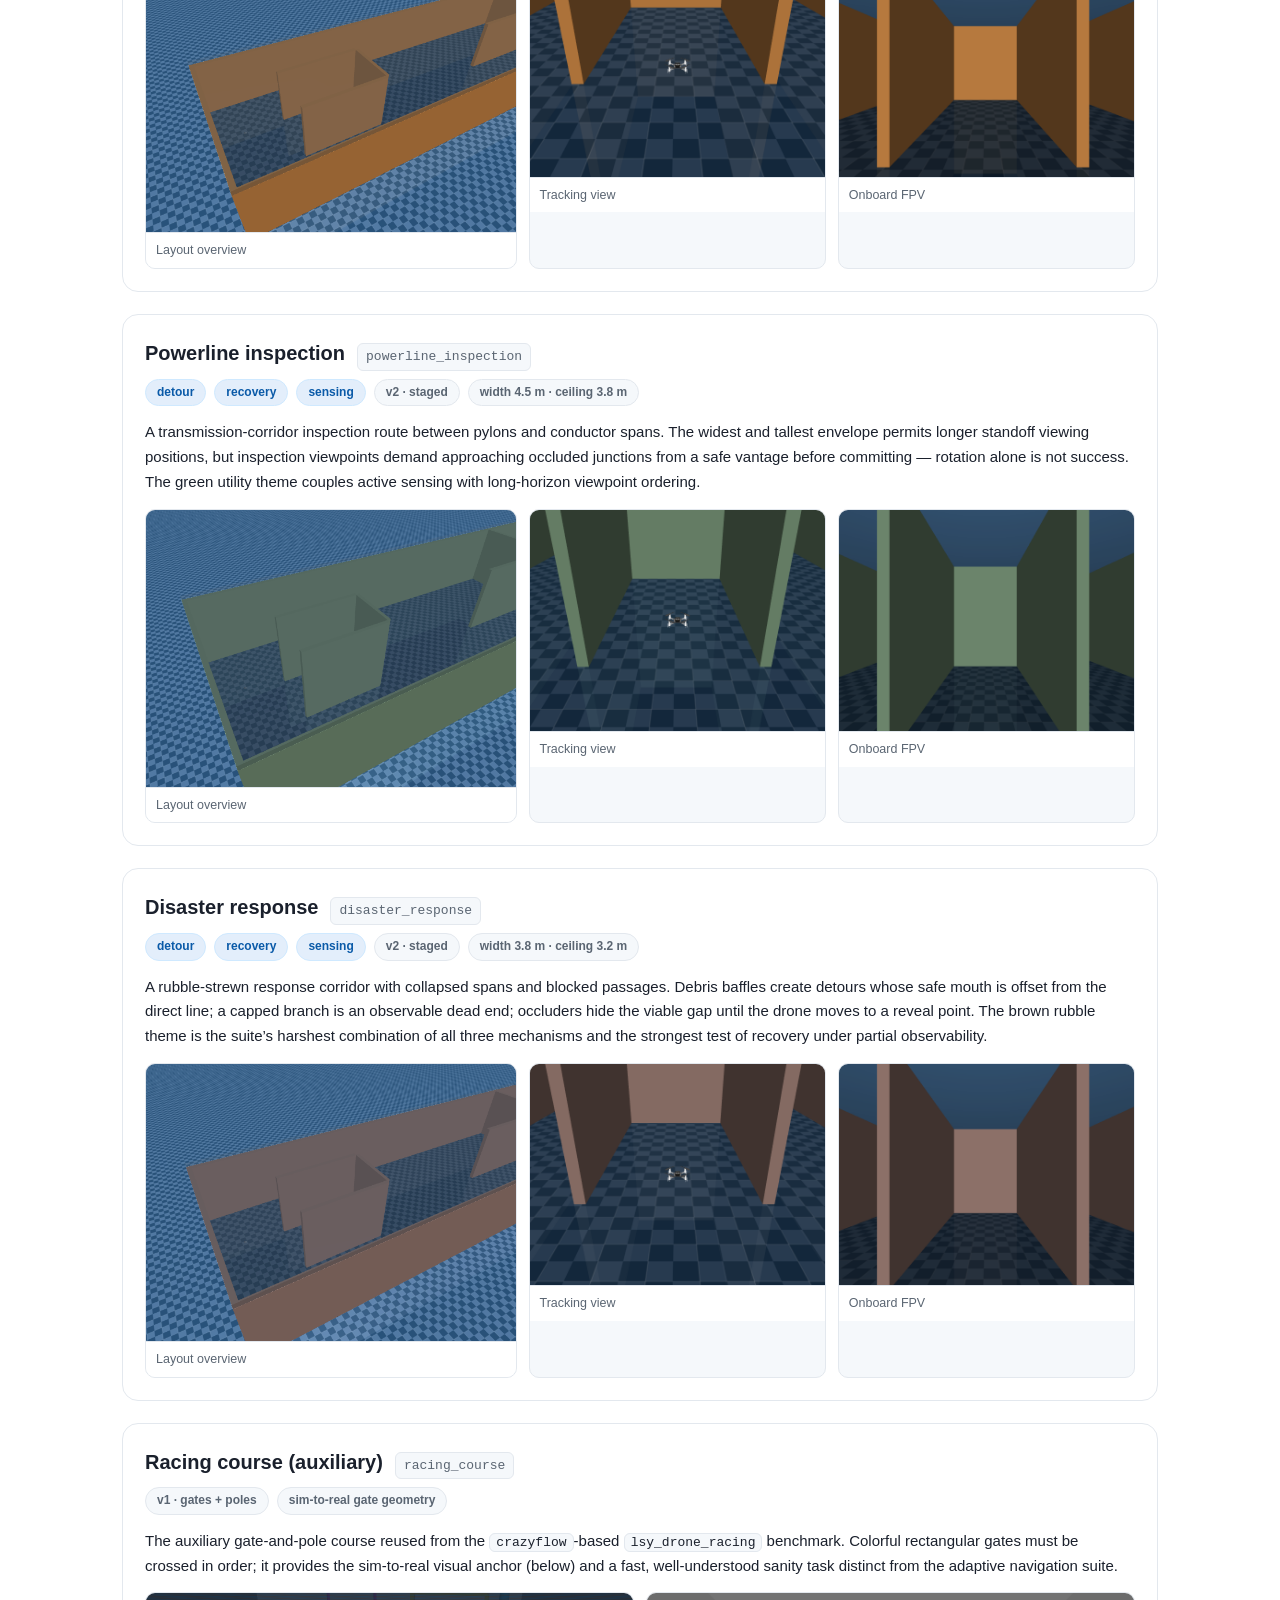
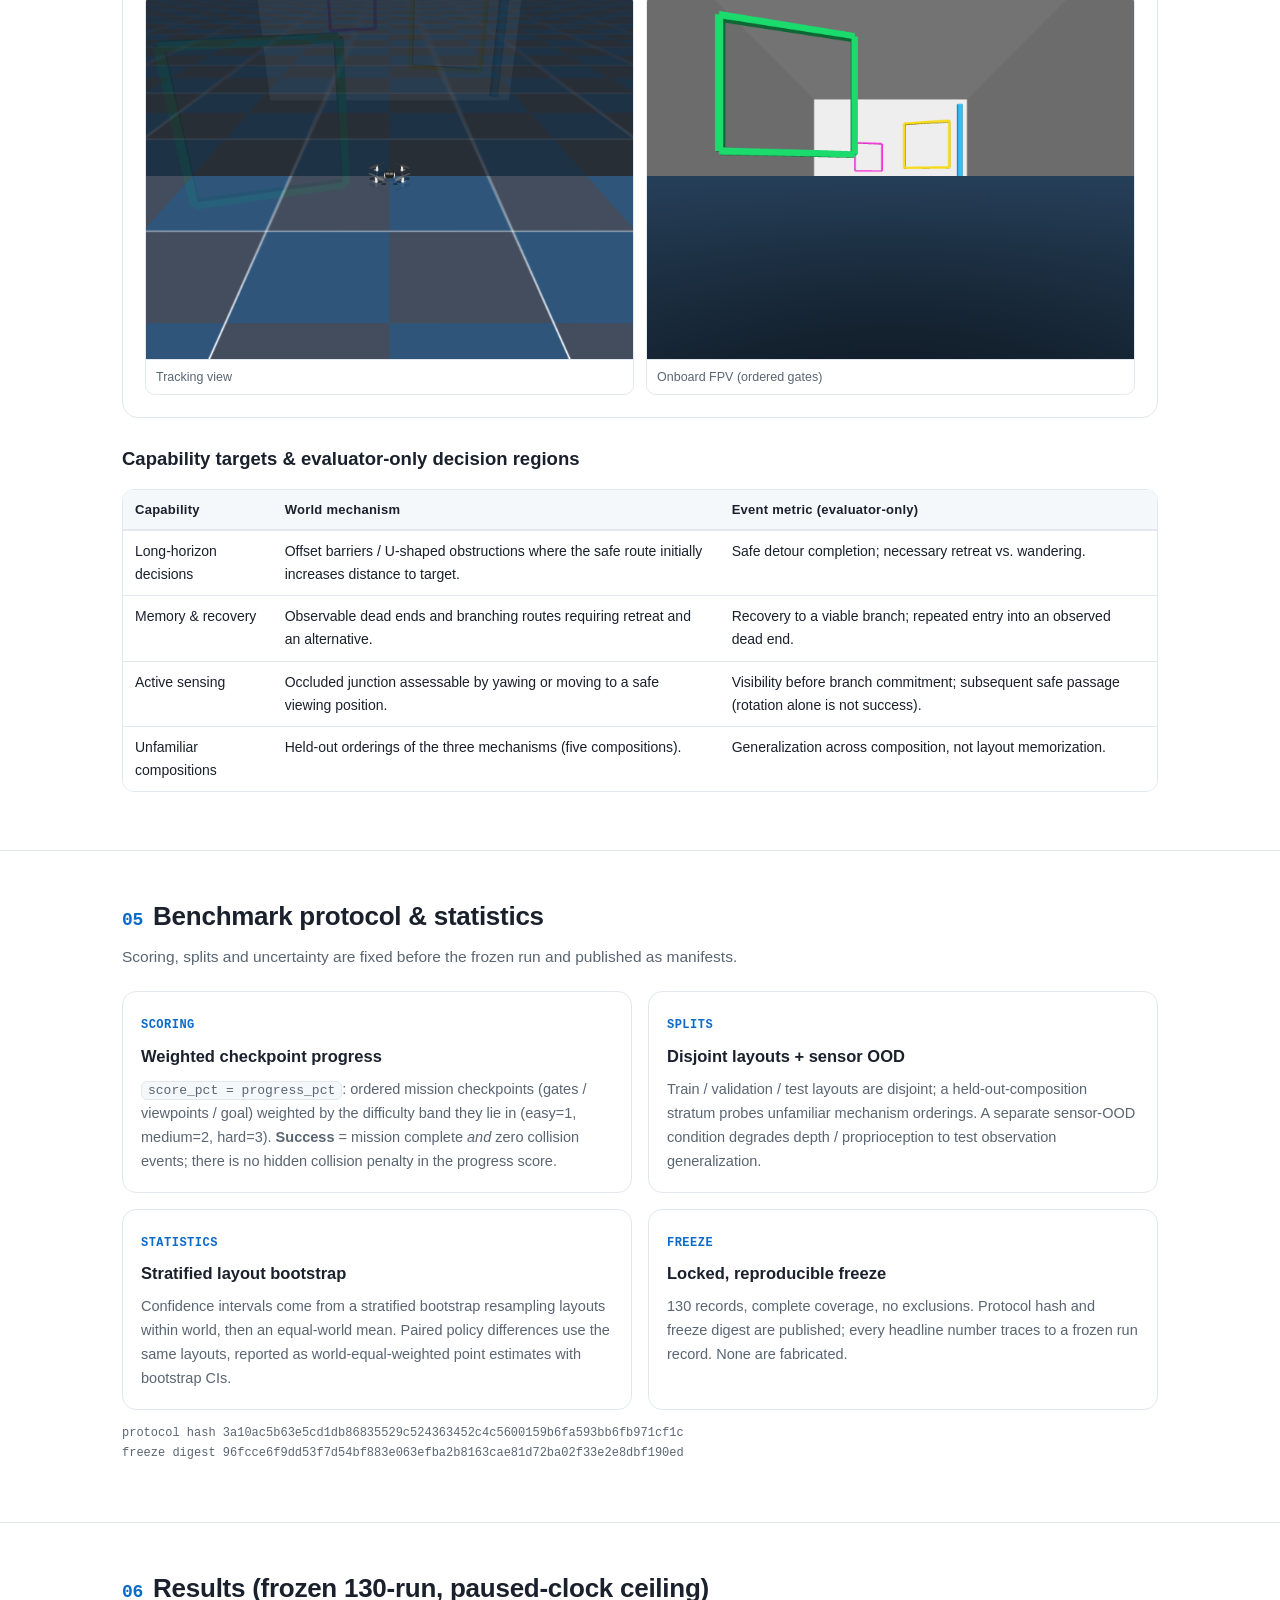
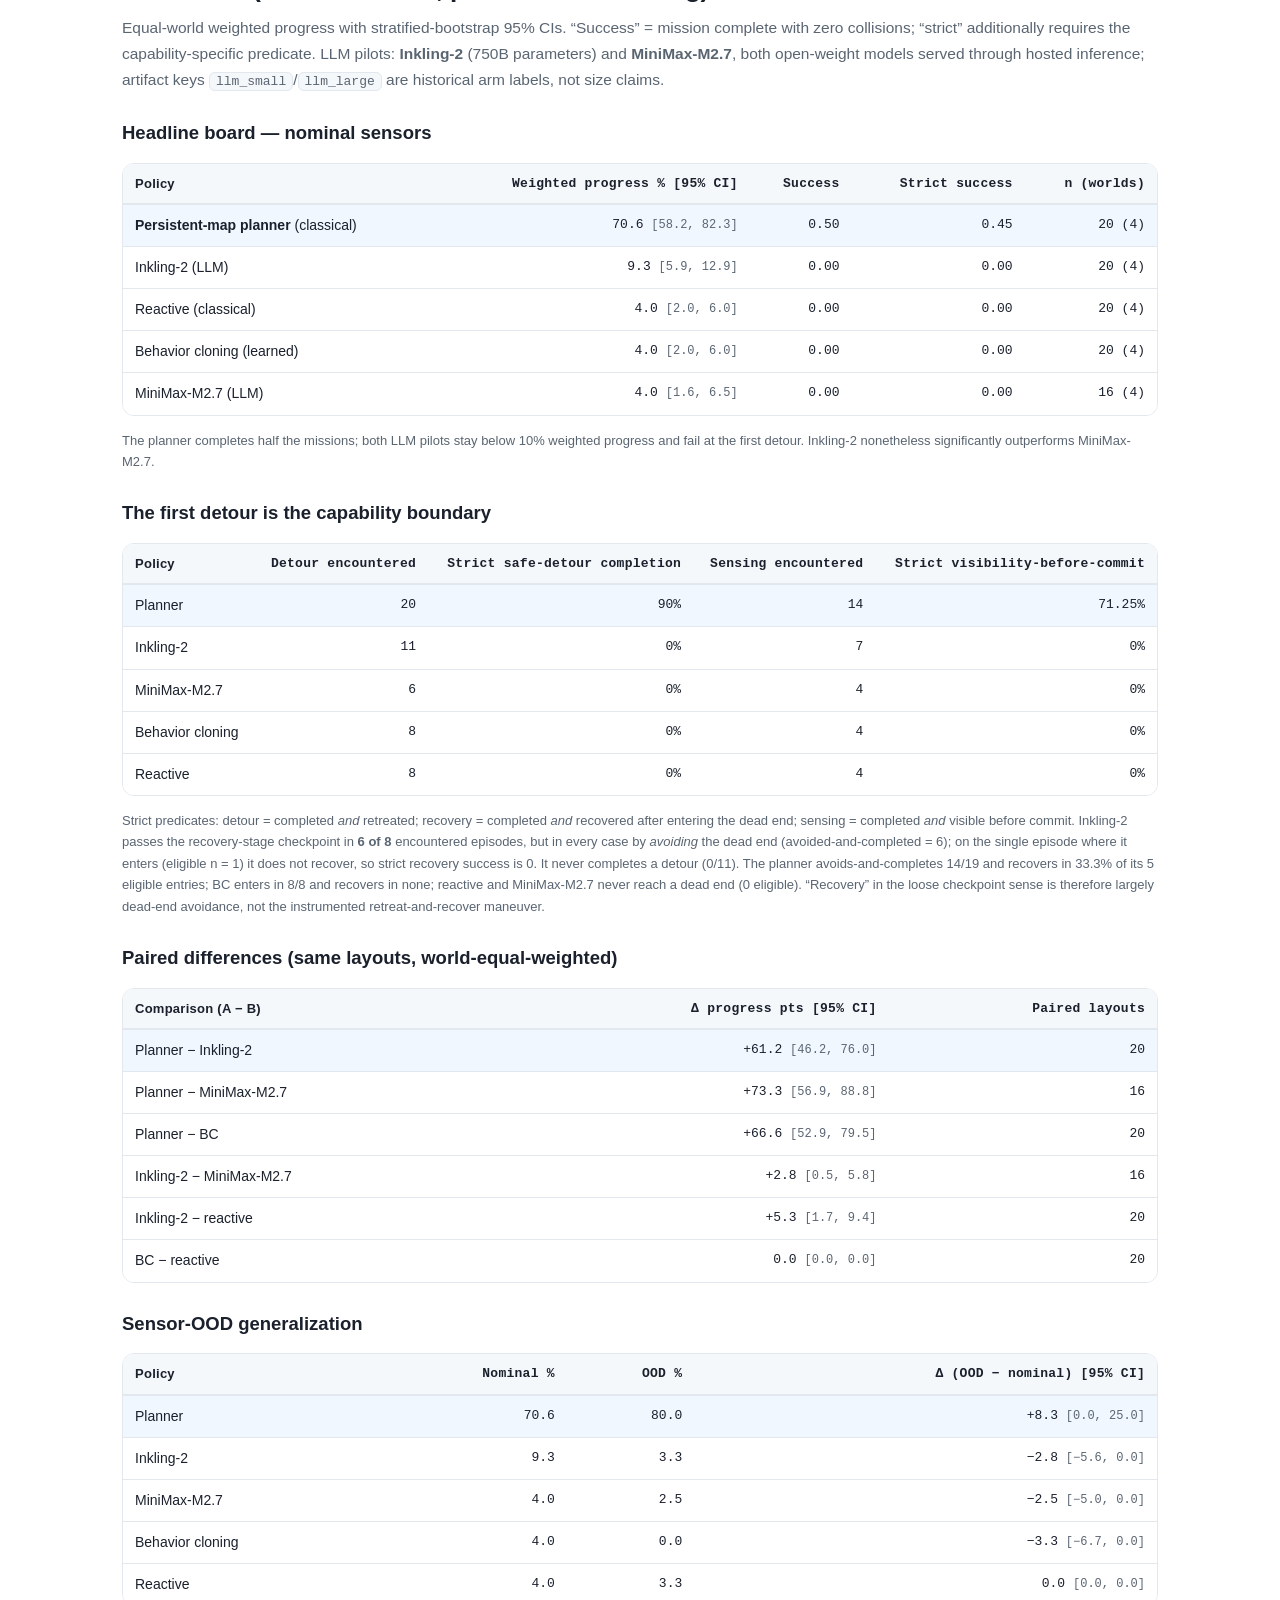
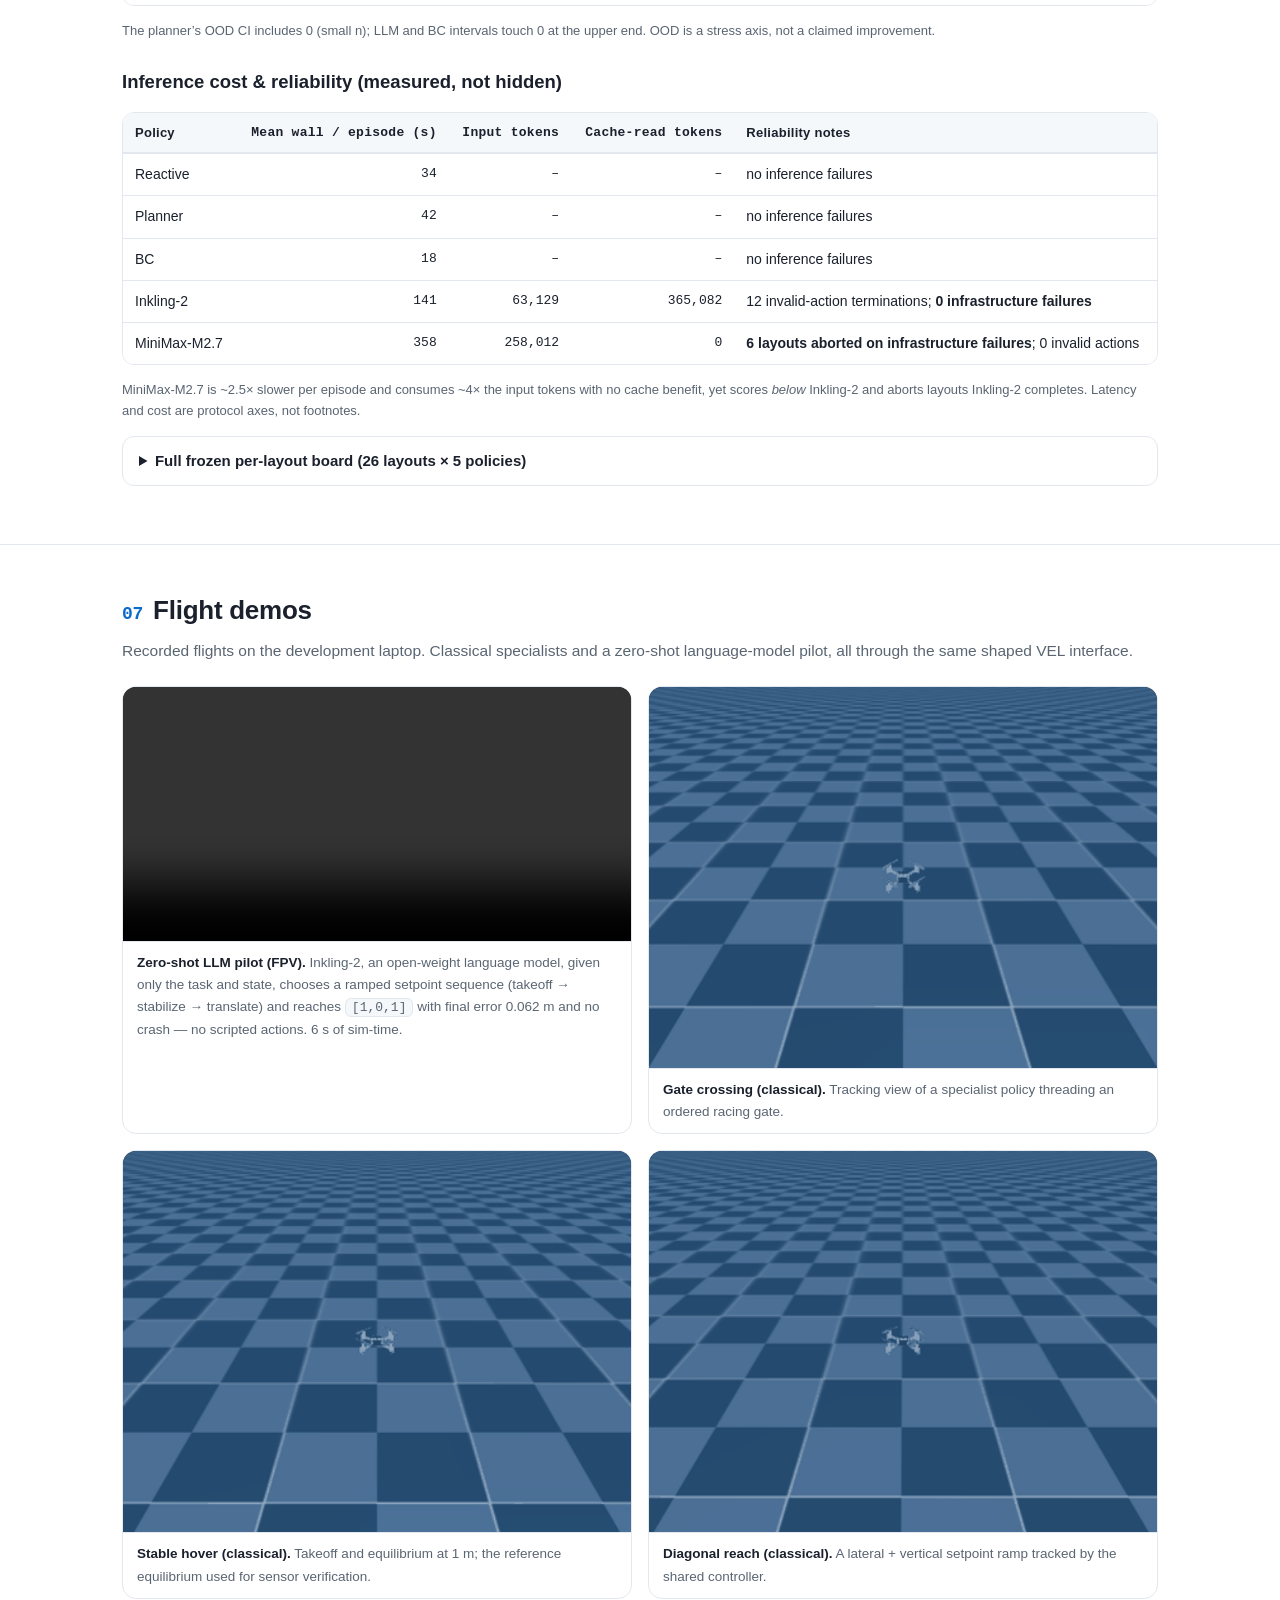
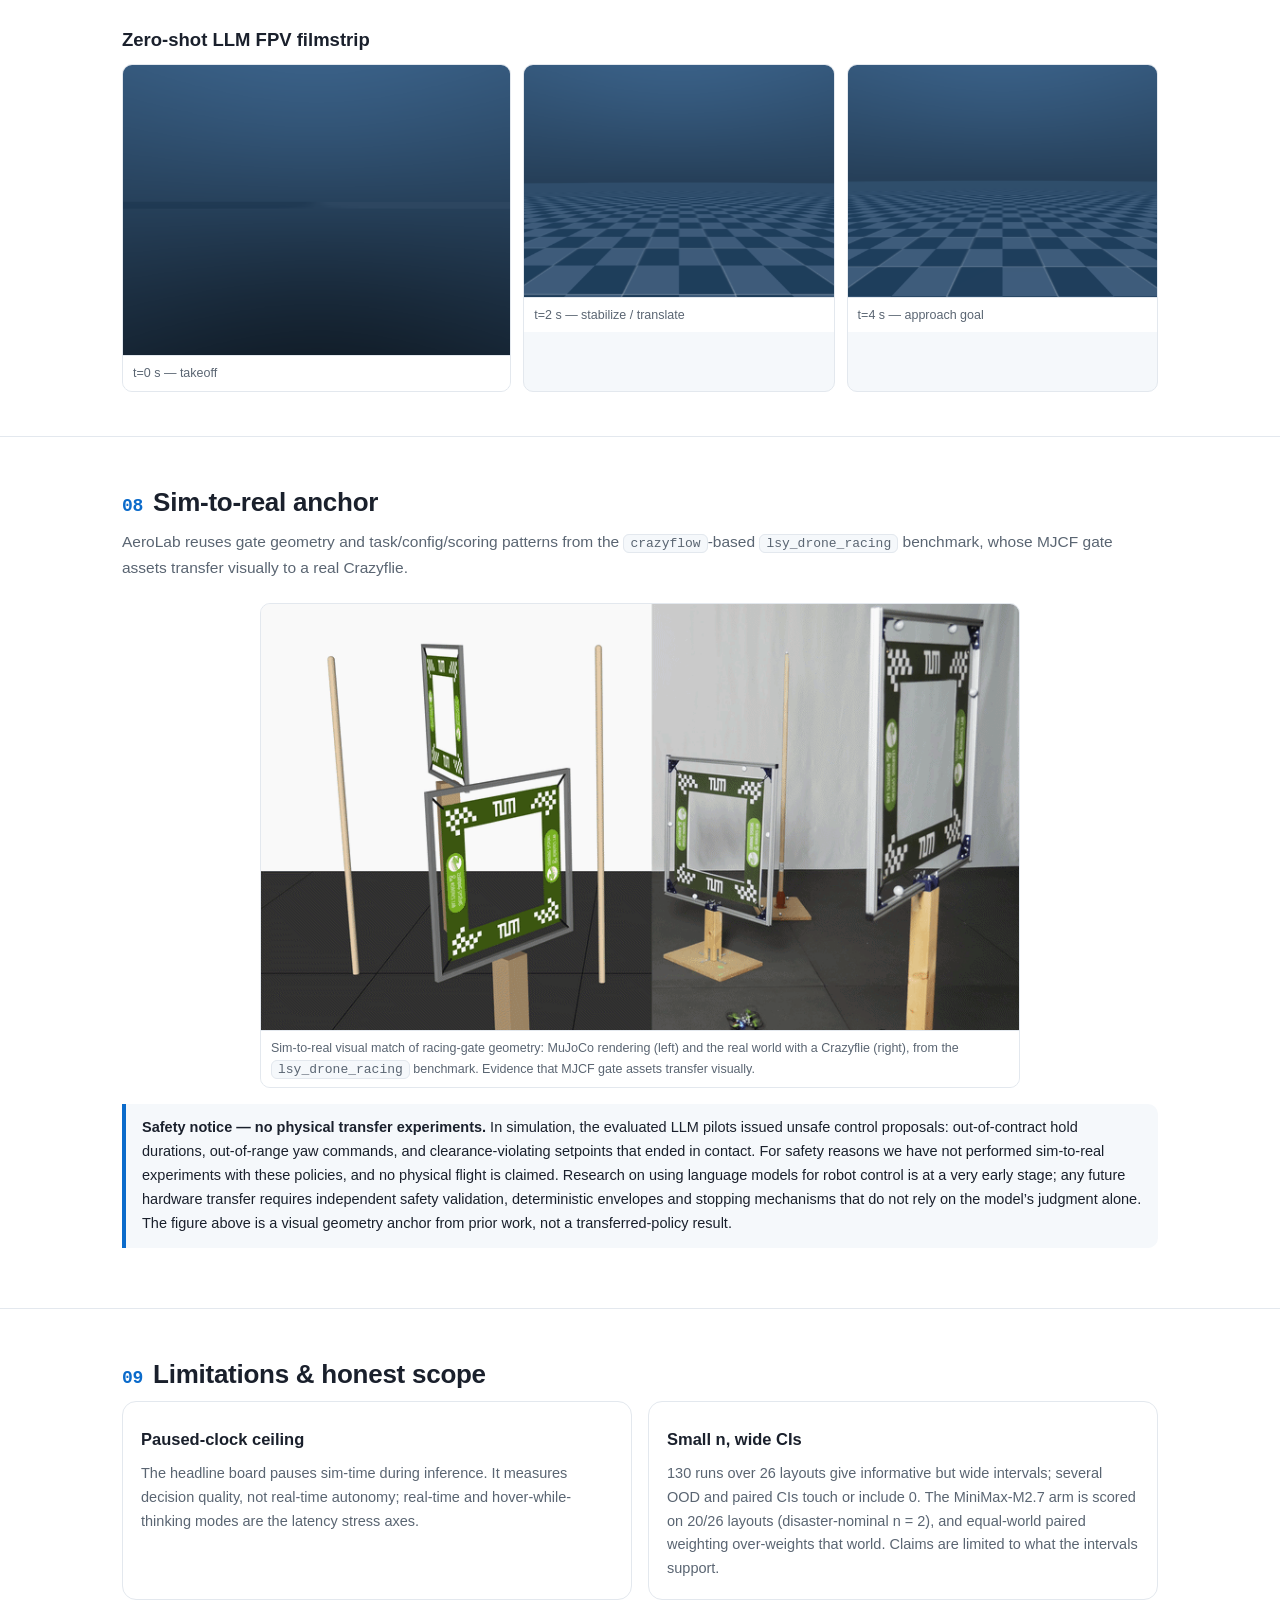
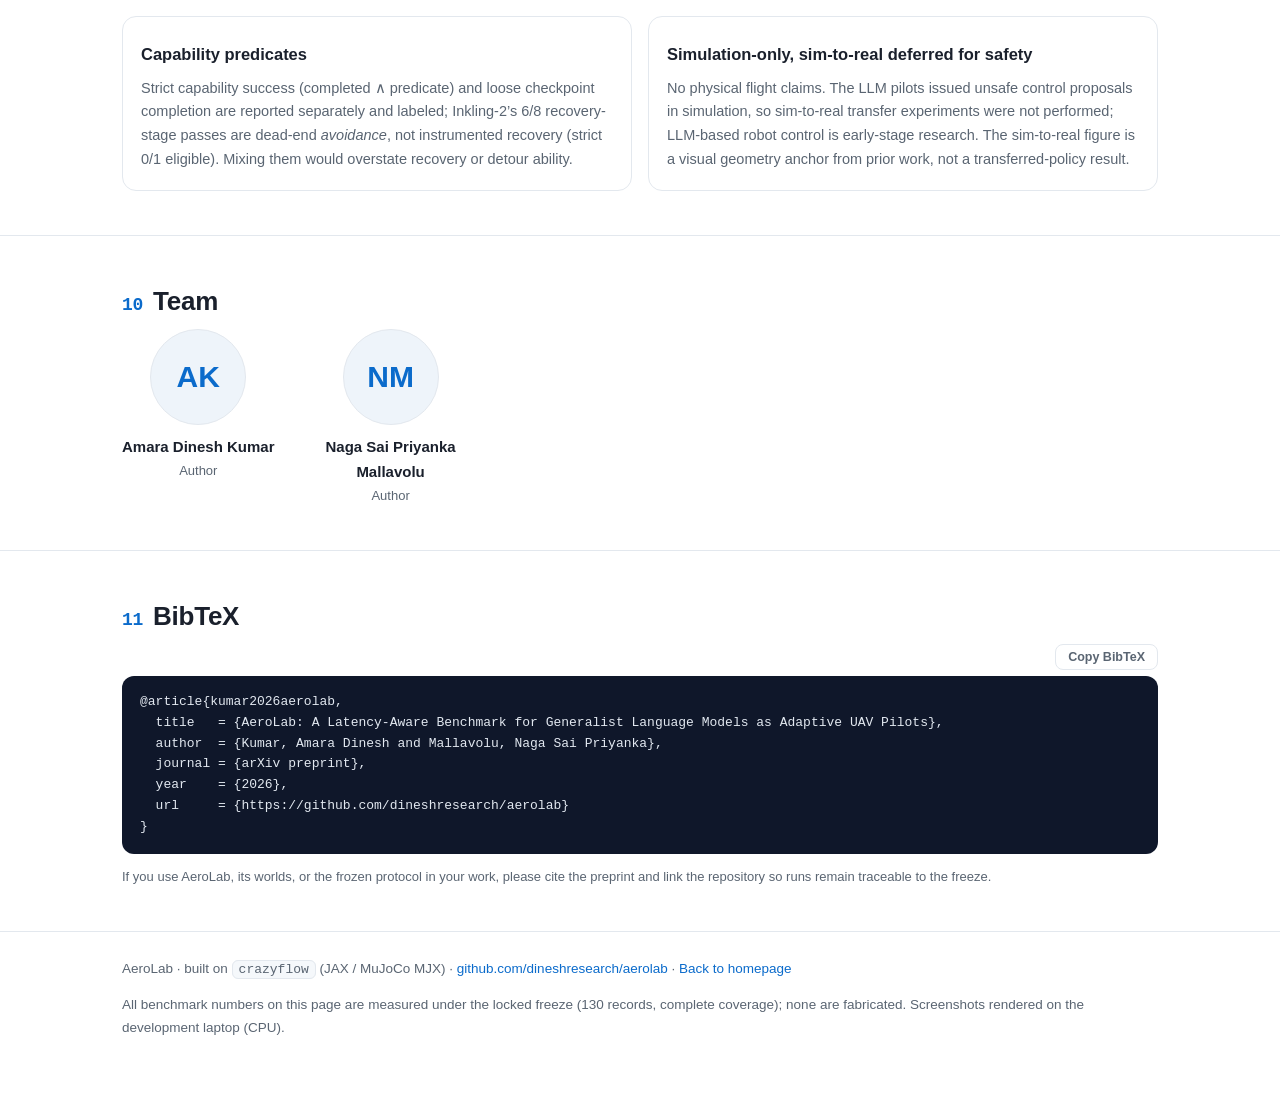
==== commit 19ad5e29: "Name the LLM pilots technically; add sim-to-real safety deferral Replace free/paid and small/large m" ====
--- a/aerolab/index.html
+++ b/aerolab/index.html
@@ -199,7 +199,7 @@
     <h2><span class="no">01</span>Abstract</h2>
     <p>Generalist language models are increasingly used as robot policies, yet for unmanned aerial vehicles (UAVs) the evidence remains qualitative: demonstrations of a model flying a quadrotor, or quantitative suites that abstract flight control away entirely. No standardized benchmark asks whether a pretrained model can <em>adapt its navigation and control strategy</em> across long-horizon, partially observed, unfamiliar missions, against competent classical and learned baselines, under a protocol that accounts for the latency, architecture and cost of inference.</p>
     <p>We introduce <b>AeroLab</b>, a reproducible benchmark built on the <code class="inline">crazyflow</code> JAX/MuJoCo&nbsp;MJX drone simulator. AeroLab contributes (i) an explicit <em>control decomposition</em> that separates slow model-facing decisions (goals, skills, judgments) from fast controller-facing motor commands, with a shaped velocity interface shared identically by every policy; (ii) a <em>latency-aware clock protocol</em> (paused, real-time, hover-while-thinking) that makes inference cost a measured quantity rather than a hidden confound; (iii) capability-oriented navigation worlds targeting long-horizon decisions, memory and recovery, active sensing, and unfamiliar compositions, with disjoint train/validation/test splits and a separate sensor-OOD axis; and (iv) a typed-decision-model arm, specified but not evaluated in this preprint, that asks whether fast, calibrated, non-generative decision models can substitute for language models at the skill-selection layer.</p>
-    <p>We describe the simulator substrate, the observation/action contract, the scoring and statistical protocol, and the agentic harness, and report the frozen 130-run evaluation (a paused-clock ceiling): a persistent-map planner completes half the missions (70.6% weighted progress) while both LLM pilots stay below 10% and fail at the first detour; the free small model nonetheless passes the recovery-stage checkpoint (6/8 encountered, in every case by avoiding the dead end rather than recovering from it) yet never a detour (0/11), and significantly outperforms the paid frontier model, which also suffers infrastructure failures the small model never exhibits. A commander micro-experiment shows the same small model decomposes missions reliably, supporting the control decomposition. All numbers are measured under a locked freeze with explicit denominators; none are fabricated.</p>
+    <p>We describe the simulator substrate, the observation/action contract, the scoring and statistical protocol, and the agentic harness, and report the frozen 130-run evaluation (a paused-clock ceiling) of two open-weight LLM pilots, <b>Inkling-2</b> (750B parameters) and <b>MiniMax-M2.7</b>: a persistent-map planner completes half the missions (70.6% weighted progress) while both LLM pilots stay below 10% and fail at the first detour; Inkling-2 nonetheless passes the recovery-stage checkpoint (6/8 encountered, in every case by avoiding the dead end rather than recovering from it) yet never a detour (0/11), and significantly outperforms MiniMax-M2.7, which also suffers infrastructure failures Inkling-2 never exhibits. A commander micro-experiment shows that Inkling-2 decomposes missions reliably, supporting the control decomposition. All numbers are measured under a locked freeze with explicit denominators; none are fabricated.</p>
     <div class="note">Code, frozen protocol manifests and run traces: <a href="https://github.com/dineshresearch/aerolab">github.com/dineshresearch/aerolab</a> (private at preprint time; public release upon publication). The headline board on this page is the <b>paused-clock ceiling</b>: inference latency is disclosed and measured, but the simulator waits for the model, so real-time flight performance is an upper bound, not a claim of real-time autonomy.</div>
   </div>
 </section>
@@ -234,7 +234,7 @@
     </div>
     <p>The model never commands raw motor PWM. It emits waypoint / velocity setpoints through a shaped <code class="inline">VEL</code> contract; a fast classical controller closes the attitude and rate loops. This keeps the comparison about <em>navigation and adaptation</em>, and keeps every policy on identical low-level footing.</p>
 
-    <h3>Sensors (verified on hardware-free CPU)</h3>
+    <h3>Sensors (verified on CPU)</h3>
     <div class="trio">
       <figure class="shot"><img src="static/sensors/camera_track_rgb.png" alt="Third-person tracking camera RGB frame of the quadrotor hovering."><div class="cap">Tracking camera RGB (fovy 45&deg;)</div></figure>
       <figure class="shot"><img src="static/sensors/camera_fpv_rgb.png" alt="First-person view RGB frame from the onboard forward camera."><div class="cap">Onboard FPV RGB (fovy 70&deg;)</div></figure>
@@ -347,7 +347,7 @@
 <section id="results">
   <div class="wrap">
     <h2><span class="no">06</span>Results (frozen 130-run, paused-clock ceiling)</h2>
-    <p class="lead">Equal-world weighted progress with stratified-bootstrap 95% CIs. &ldquo;Success&rdquo; = mission complete with zero collisions; &ldquo;strict&rdquo; additionally requires the capability-specific predicate.</p>
+    <p class="lead">Equal-world weighted progress with stratified-bootstrap 95% CIs. &ldquo;Success&rdquo; = mission complete with zero collisions; &ldquo;strict&rdquo; additionally requires the capability-specific predicate. LLM pilots: <b>Inkling-2</b> (750B parameters) and <b>MiniMax-M2.7</b>, both open-weight models served through hosted inference; artifact keys <code class="inline">llm_small</code>/<code class="inline">llm_large</code> are historical arm labels, not size claims.</p>
 
     <h3>Headline board &mdash; nominal sensors</h3>
     <div class="tblwrap">
@@ -355,14 +355,14 @@
         <thead><tr><th>Policy</th><th class="num">Weighted progress % [95% CI]</th><th class="num">Success</th><th class="num">Strict success</th><th class="num">n (worlds)</th></tr></thead>
         <tbody>
           <tr class="hl"><td><b>Persistent-map planner</b> (classical)</td><td class="num">70.6 <span class="ci">[58.2, 82.3]</span></td><td class="num">0.50</td><td class="num">0.45</td><td class="num">20 (4)</td></tr>
-          <tr><td>LLM small (free)</td><td class="num">9.3 <span class="ci">[5.9, 12.9]</span></td><td class="num">0.00</td><td class="num">0.00</td><td class="num">20 (4)</td></tr>
+          <tr><td>Inkling-2 (LLM)</td><td class="num">9.3 <span class="ci">[5.9, 12.9]</span></td><td class="num">0.00</td><td class="num">0.00</td><td class="num">20 (4)</td></tr>
           <tr><td>Reactive (classical)</td><td class="num">4.0 <span class="ci">[2.0, 6.0]</span></td><td class="num">0.00</td><td class="num">0.00</td><td class="num">20 (4)</td></tr>
           <tr><td>Behavior cloning (learned)</td><td class="num">4.0 <span class="ci">[2.0, 6.0]</span></td><td class="num">0.00</td><td class="num">0.00</td><td class="num">20 (4)</td></tr>
-          <tr><td>LLM large (paid frontier)</td><td class="num">4.0 <span class="ci">[1.6, 6.5]</span></td><td class="num">0.00</td><td class="num">0.00</td><td class="num">16 (4)</td></tr>
-        </tbody>
-      </table>
-    </div>
-    <p class="footnote">The planner completes half the missions; both LLM pilots stay below 10% weighted progress and fail at the first detour. The free small model nonetheless significantly outperforms the paid frontier model.</p>
+          <tr><td>MiniMax-M2.7 (LLM)</td><td class="num">4.0 <span class="ci">[1.6, 6.5]</span></td><td class="num">0.00</td><td class="num">0.00</td><td class="num">16 (4)</td></tr>
+        </tbody>
+      </table>
+    </div>
+    <p class="footnote">The planner completes half the missions; both LLM pilots stay below 10% weighted progress and fail at the first detour. Inkling-2 nonetheless significantly outperforms MiniMax-M2.7.</p>
 
     <h3>The first detour is the capability boundary</h3>
     <div class="tblwrap">
@@ -370,25 +370,25 @@
         <thead><tr><th>Policy</th><th class="num">Detour encountered</th><th class="num">Strict safe-detour completion</th><th class="num">Sensing encountered</th><th class="num">Strict visibility-before-commit</th></tr></thead>
         <tbody>
           <tr class="hl"><td>Planner</td><td class="num">20</td><td class="num">90%</td><td class="num">14</td><td class="num">71.25%</td></tr>
-          <tr><td>LLM small</td><td class="num">11</td><td class="num">0%</td><td class="num">7</td><td class="num">0%</td></tr>
-          <tr><td>LLM large</td><td class="num">6</td><td class="num">0%</td><td class="num">4</td><td class="num">0%</td></tr>
+          <tr><td>Inkling-2</td><td class="num">11</td><td class="num">0%</td><td class="num">7</td><td class="num">0%</td></tr>
+          <tr><td>MiniMax-M2.7</td><td class="num">6</td><td class="num">0%</td><td class="num">4</td><td class="num">0%</td></tr>
           <tr><td>Behavior cloning</td><td class="num">8</td><td class="num">0%</td><td class="num">4</td><td class="num">0%</td></tr>
           <tr><td>Reactive</td><td class="num">8</td><td class="num">0%</td><td class="num">4</td><td class="num">0%</td></tr>
         </tbody>
       </table>
     </div>
-    <p class="footnote">Strict predicates: detour = completed <em>and</em> retreated; recovery = completed <em>and</em> recovered after entering the dead end; sensing = completed <em>and</em> visible before commit. The free small model passes the recovery-stage checkpoint in <b>6 of 8</b> encountered episodes, but in every case by <em>avoiding</em> the dead end (avoided-and-completed = 6); on the single episode where it enters (eligible n = 1) it does not recover, so strict recovery success is 0. It never completes a detour (0/11). The planner avoids-and-completes 14/19 and recovers in 33.3% of its 5 eligible entries; BC enters in 8/8 and recovers in none; reactive and the large LLM never reach a dead end (0 eligible). &ldquo;Recovery&rdquo; in the loose checkpoint sense is therefore largely dead-end avoidance, not the instrumented retreat-and-recover maneuver.</p>
+    <p class="footnote">Strict predicates: detour = completed <em>and</em> retreated; recovery = completed <em>and</em> recovered after entering the dead end; sensing = completed <em>and</em> visible before commit. Inkling-2 passes the recovery-stage checkpoint in <b>6 of 8</b> encountered episodes, but in every case by <em>avoiding</em> the dead end (avoided-and-completed = 6); on the single episode where it enters (eligible n = 1) it does not recover, so strict recovery success is 0. It never completes a detour (0/11). The planner avoids-and-completes 14/19 and recovers in 33.3% of its 5 eligible entries; BC enters in 8/8 and recovers in none; reactive and MiniMax-M2.7 never reach a dead end (0 eligible). &ldquo;Recovery&rdquo; in the loose checkpoint sense is therefore largely dead-end avoidance, not the instrumented retreat-and-recover maneuver.</p>
 
     <h3>Paired differences (same layouts, world-equal-weighted)</h3>
     <div class="tblwrap">
       <table>
         <thead><tr><th>Comparison (A &minus; B)</th><th class="num">&Delta; progress pts [95% CI]</th><th class="num">Paired layouts</th></tr></thead>
         <tbody>
-          <tr class="hl"><td>Planner &minus; LLM small</td><td class="num">+61.2 <span class="ci">[46.2, 76.0]</span></td><td class="num">20</td></tr>
-          <tr><td>Planner &minus; LLM large</td><td class="num">+73.3 <span class="ci">[56.9, 88.8]</span></td><td class="num">16</td></tr>
+          <tr class="hl"><td>Planner &minus; Inkling-2</td><td class="num">+61.2 <span class="ci">[46.2, 76.0]</span></td><td class="num">20</td></tr>
+          <tr><td>Planner &minus; MiniMax-M2.7</td><td class="num">+73.3 <span class="ci">[56.9, 88.8]</span></td><td class="num">16</td></tr>
           <tr><td>Planner &minus; BC</td><td class="num">+66.6 <span class="ci">[52.9, 79.5]</span></td><td class="num">20</td></tr>
-          <tr><td>LLM small &minus; LLM large</td><td class="num">+2.8 <span class="ci">[0.5, 5.8]</span></td><td class="num">16</td></tr>
-          <tr><td>LLM small &minus; reactive</td><td class="num">+5.3 <span class="ci">[1.7, 9.4]</span></td><td class="num">20</td></tr>
+          <tr><td>Inkling-2 &minus; MiniMax-M2.7</td><td class="num">+2.8 <span class="ci">[0.5, 5.8]</span></td><td class="num">16</td></tr>
+          <tr><td>Inkling-2 &minus; reactive</td><td class="num">+5.3 <span class="ci">[1.7, 9.4]</span></td><td class="num">20</td></tr>
           <tr><td>BC &minus; reactive</td><td class="num">0.0 <span class="ci">[0.0, 0.0]</span></td><td class="num">20</td></tr>
         </tbody>
       </table>
@@ -400,8 +400,8 @@
         <thead><tr><th>Policy</th><th class="num">Nominal %</th><th class="num">OOD %</th><th class="num">&Delta; (OOD &minus; nominal) [95% CI]</th></tr></thead>
         <tbody>
           <tr class="hl"><td>Planner</td><td class="num">70.6</td><td class="num">80.0</td><td class="num">+8.3 <span class="ci">[0.0, 25.0]</span></td></tr>
-          <tr><td>LLM small</td><td class="num">9.3</td><td class="num">3.3</td><td class="num">&minus;2.8 <span class="ci">[&minus;5.6, 0.0]</span></td></tr>
-          <tr><td>LLM large</td><td class="num">4.0</td><td class="num">2.5</td><td class="num">&minus;2.5 <span class="ci">[&minus;5.0, 0.0]</span></td></tr>
+          <tr><td>Inkling-2</td><td class="num">9.3</td><td class="num">3.3</td><td class="num">&minus;2.8 <span class="ci">[&minus;5.6, 0.0]</span></td></tr>
+          <tr><td>MiniMax-M2.7</td><td class="num">4.0</td><td class="num">2.5</td><td class="num">&minus;2.5 <span class="ci">[&minus;5.0, 0.0]</span></td></tr>
           <tr><td>Behavior cloning</td><td class="num">4.0</td><td class="num">0.0</td><td class="num">&minus;3.3 <span class="ci">[&minus;6.7, 0.0]</span></td></tr>
           <tr><td>Reactive</td><td class="num">4.0</td><td class="num">3.3</td><td class="num">0.0 <span class="ci">[0.0, 0.0]</span></td></tr>
         </tbody>
@@ -417,19 +417,19 @@
           <tr><td>Reactive</td><td class="num">34</td><td class="num">&ndash;</td><td class="num">&ndash;</td><td>no inference failures</td></tr>
           <tr><td>Planner</td><td class="num">42</td><td class="num">&ndash;</td><td class="num">&ndash;</td><td>no inference failures</td></tr>
           <tr><td>BC</td><td class="num">18</td><td class="num">&ndash;</td><td class="num">&ndash;</td><td>no inference failures</td></tr>
-          <tr><td>LLM small (free)</td><td class="num">141</td><td class="num">63,129</td><td class="num">365,082</td><td>12 invalid-action terminations; <b>0 infrastructure failures</b></td></tr>
-          <tr><td>LLM large (paid)</td><td class="num">358</td><td class="num">258,012</td><td class="num">0</td><td><b>6 layouts aborted on infrastructure failures</b>; 0 invalid actions</td></tr>
-        </tbody>
-      </table>
-    </div>
-    <p class="footnote">The paid frontier model is ~2.5&times; slower per episode and consumes ~4&times; the input tokens with no cache benefit, yet scores <em>below</em> the free small model and aborts layouts the small model completes. Latency and cost are protocol axes, not footnotes.</p>
+          <tr><td>Inkling-2</td><td class="num">141</td><td class="num">63,129</td><td class="num">365,082</td><td>12 invalid-action terminations; <b>0 infrastructure failures</b></td></tr>
+          <tr><td>MiniMax-M2.7</td><td class="num">358</td><td class="num">258,012</td><td class="num">0</td><td><b>6 layouts aborted on infrastructure failures</b>; 0 invalid actions</td></tr>
+        </tbody>
+      </table>
+    </div>
+    <p class="footnote">MiniMax-M2.7 is ~2.5&times; slower per episode and consumes ~4&times; the input tokens with no cache benefit, yet scores <em>below</em> Inkling-2 and aborts layouts Inkling-2 completes. Latency and cost are protocol axes, not footnotes.</p>
 
     <details>
       <summary>Full frozen per-layout board (26 layouts &times; 5 policies)</summary>
       <p class="footnote">Cell = weighted progress % + termination code. <span class="pill S">S</span> mission complete (success) &middot; <span class="pill C">C</span> contact &middot; <span class="pill T">T</span> time limit &middot; <span class="pill I">I</span> invalid action &middot; <span class="pill X">X</span> infrastructure failure &middot; <span class="pill Q">?</span> agent stopped. Str. = stratum (F = frozen test, H = held-out composition).</p>
       <div class="tblwrap">
         <table>
-          <thead><tr><th>Layout</th><th>Str.</th><th class="num">reactive</th><th class="num">planner</th><th class="num">bc</th><th class="num">llm_small</th><th class="num">llm_large</th></tr></thead>
+          <thead><tr><th>Layout</th><th>Str.</th><th class="num">reactive</th><th class="num">planner</th><th class="num">bc</th><th class="num">Inkling-2</th><th class="num">MiniMax-M2.7</th></tr></thead>
           <tbody>
             <tr><td>bridge 1000</td><td>F</td><td class="num">10.0 <span class="pill T">T</span></td><td class="num">40.0 <span class="pill C">C</span></td><td class="num">10.0 <span class="pill C">C</span></td><td class="num">10.0 <span class="pill C">C</span></td><td class="num">0.0 <span class="pill C">C</span></td></tr>
             <tr><td>bridge 1001</td><td>F</td><td class="num">0.0 <span class="pill T">T</span></td><td class="num">100.0 <span class="pill S">S</span></td><td class="num">0.0 <span class="pill C">C</span></td><td class="num">0.0 <span class="pill C">C</span></td><td class="num">0.0 <span class="pill C">C</span></td></tr>
@@ -469,7 +469,7 @@
     <h2><span class="no">07</span>Flight demos</h2>
     <p class="lead">Recorded flights on the development laptop. Classical specialists and a zero-shot language-model pilot, all through the same shaped VEL interface.</p>
     <div class="grid c2">
-      <div class="demo"><div class="media"><video src="static/demos/llm_reach_pos_fpv.mp4" controls loop muted playsinline preload="metadata"></video></div><div class="cap"><b>Zero-shot LLM pilot (FPV).</b> A free small language model, given only the task and state, chooses a ramped setpoint sequence (takeoff &rarr; stabilize &rarr; translate) and reaches <code class="inline">[1,0,1]</code> with final error 0.062 m and no crash &mdash; no scripted actions. 6 s of sim-time.</div></div>
+      <div class="demo"><div class="media"><video src="static/demos/llm_reach_pos_fpv.mp4" controls loop muted playsinline preload="metadata"></video></div><div class="cap"><b>Zero-shot LLM pilot (FPV).</b> Inkling-2, an open-weight language model, given only the task and state, chooses a ramped setpoint sequence (takeoff &rarr; stabilize &rarr; translate) and reaches <code class="inline">[1,0,1]</code> with final error 0.062 m and no crash &mdash; no scripted actions. 6 s of sim-time.</div></div>
       <div class="demo"><div class="media"><img src="static/demos/gate_flight.gif" alt="Animated third-person flight of a classical policy crossing a racing gate."></div><div class="cap"><b>Gate crossing (classical).</b> Tracking view of a specialist policy threading an ordered racing gate.</div></div>
       <div class="demo"><div class="media"><img src="static/demos/hover_flight.gif" alt="Animated third-person flight of a stable hover."></div><div class="cap"><b>Stable hover (classical).</b> Takeoff and equilibrium at 1 m; the reference equilibrium used for sensor verification.</div></div>
       <div class="demo"><div class="media"><img src="static/demos/reach_diag_flight.gif" alt="Animated third-person flight of a diagonal reach maneuver."></div><div class="cap"><b>Diagonal reach (classical).</b> A lateral + vertical setpoint ramp tracked by the shared controller.</div></div>
@@ -488,6 +488,7 @@
     <h2><span class="no">08</span>Sim-to-real anchor</h2>
     <p class="lead">AeroLab reuses gate geometry and task/config/scoring patterns from the <code class="inline">crazyflow</code>-based <code class="inline">lsy_drone_racing</code> benchmark, whose MJCF gate assets transfer visually to a real Crazyflie.</p>
     <figure class="shot" style="max-width:760px;margin:0 auto"><img src="static/sim2real/lsy_drone_racing_sim2real_gates.png" alt="Side-by-side MuJoCo rendering and real-world photograph of a Crazyflie at a racing gate, showing visual match of gate geometry."><div class="cap">Sim-to-real visual match of racing-gate geometry: MuJoCo rendering (left) and the real world with a Crazyflie (right), from the <code class="inline">lsy_drone_racing</code> benchmark. Evidence that MJCF gate assets transfer visually.</div></figure>
+    <div class="note" style="margin-top:16px"><b>Safety notice &mdash; no physical transfer experiments.</b> In simulation, the evaluated LLM pilots issued unsafe control proposals: out-of-contract hold durations, out-of-range yaw commands, and clearance-violating setpoints that ended in contact. For safety reasons we have not performed sim-to-real experiments with these policies, and no physical flight is claimed. Research on using language models for robot control is at a very early stage; any future hardware transfer requires independent safety validation, deterministic envelopes and stopping mechanisms that do not rely on the model&rsquo;s judgment alone. The figure above is a visual geometry anchor from prior work, not a transferred-policy result.</div>
   </div>
 </section>
 
@@ -496,9 +497,9 @@
     <h2><span class="no">09</span>Limitations &amp; honest scope</h2>
     <div class="grid c2">
       <div class="card"><h4>Paused-clock ceiling</h4><p>The headline board pauses sim-time during inference. It measures decision quality, not real-time autonomy; real-time and hover-while-thinking modes are the latency stress axes.</p></div>
-      <div class="card"><h4>Small n, wide CIs</h4><p>130 runs over 26 layouts give informative but wide intervals; several OOD and paired CIs touch or include 0. The large arm is scored on 20/26 layouts (disaster-nominal n = 2), and equal-world paired weighting over-weights that world. Claims are limited to what the intervals support.</p></div>
-      <div class="card"><h4>Capability predicates</h4><p>Strict capability success (completed &and; predicate) and loose checkpoint completion are reported separately and labeled; the small model&rsquo;s 6/8 recovery-stage passes are dead-end <em>avoidance</em>, not instrumented recovery (strict 0/1 eligible). Mixing them would overstate recovery or detour ability.</p></div>
-      <div class="card"><h4>Simulation-only</h4><p>No physical flight claims. The sim-to-real figure is a visual geometry anchor from prior work, not a transferred-policy result.</p></div>
+      <div class="card"><h4>Small n, wide CIs</h4><p>130 runs over 26 layouts give informative but wide intervals; several OOD and paired CIs touch or include 0. The MiniMax-M2.7 arm is scored on 20/26 layouts (disaster-nominal n = 2), and equal-world paired weighting over-weights that world. Claims are limited to what the intervals support.</p></div>
+      <div class="card"><h4>Capability predicates</h4><p>Strict capability success (completed &and; predicate) and loose checkpoint completion are reported separately and labeled; Inkling-2&rsquo;s 6/8 recovery-stage passes are dead-end <em>avoidance</em>, not instrumented recovery (strict 0/1 eligible). Mixing them would overstate recovery or detour ability.</p></div>
+      <div class="card"><h4>Simulation-only, sim-to-real deferred for safety</h4><p>No physical flight claims. The LLM pilots issued unsafe control proposals in simulation, so sim-to-real transfer experiments were not performed; LLM-based robot control is early-stage research. The sim-to-real figure is a visual geometry anchor from prior work, not a transferred-policy result.</p></div>
     </div>
   </div>
 </section>
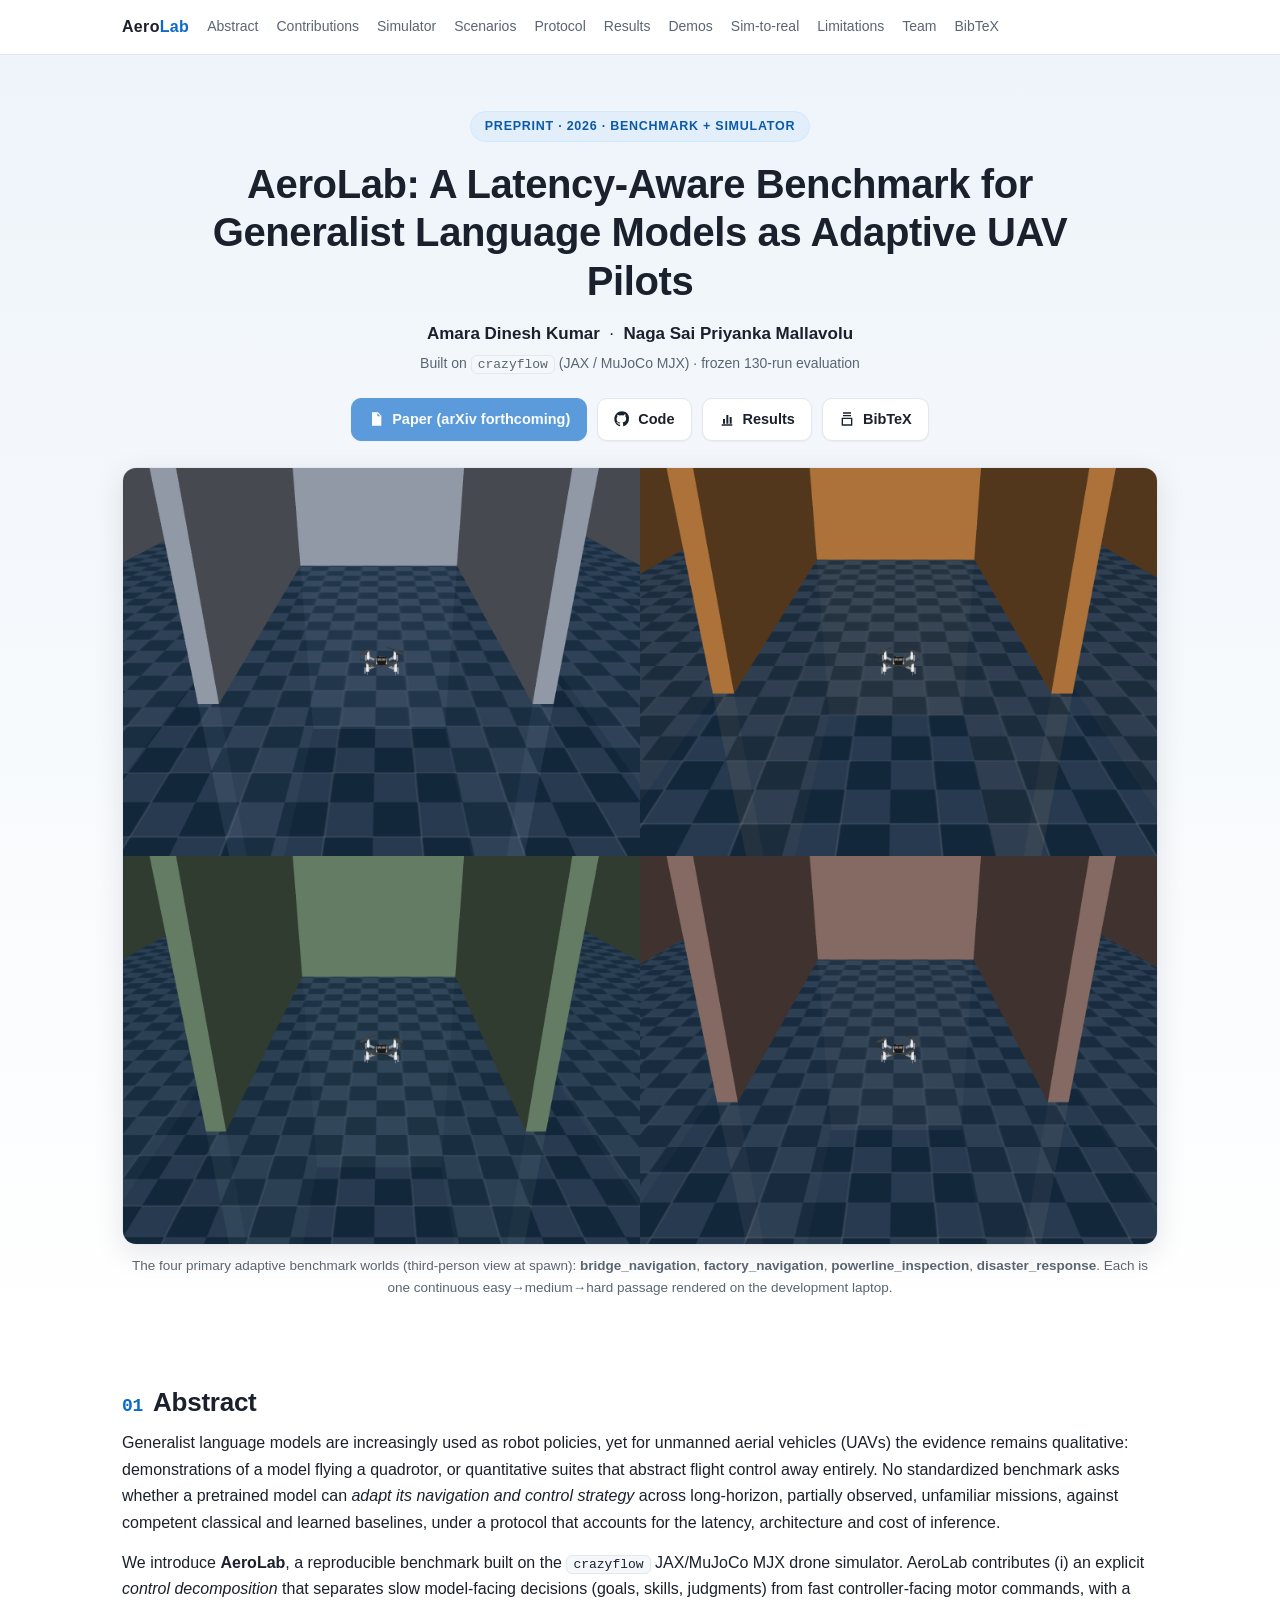
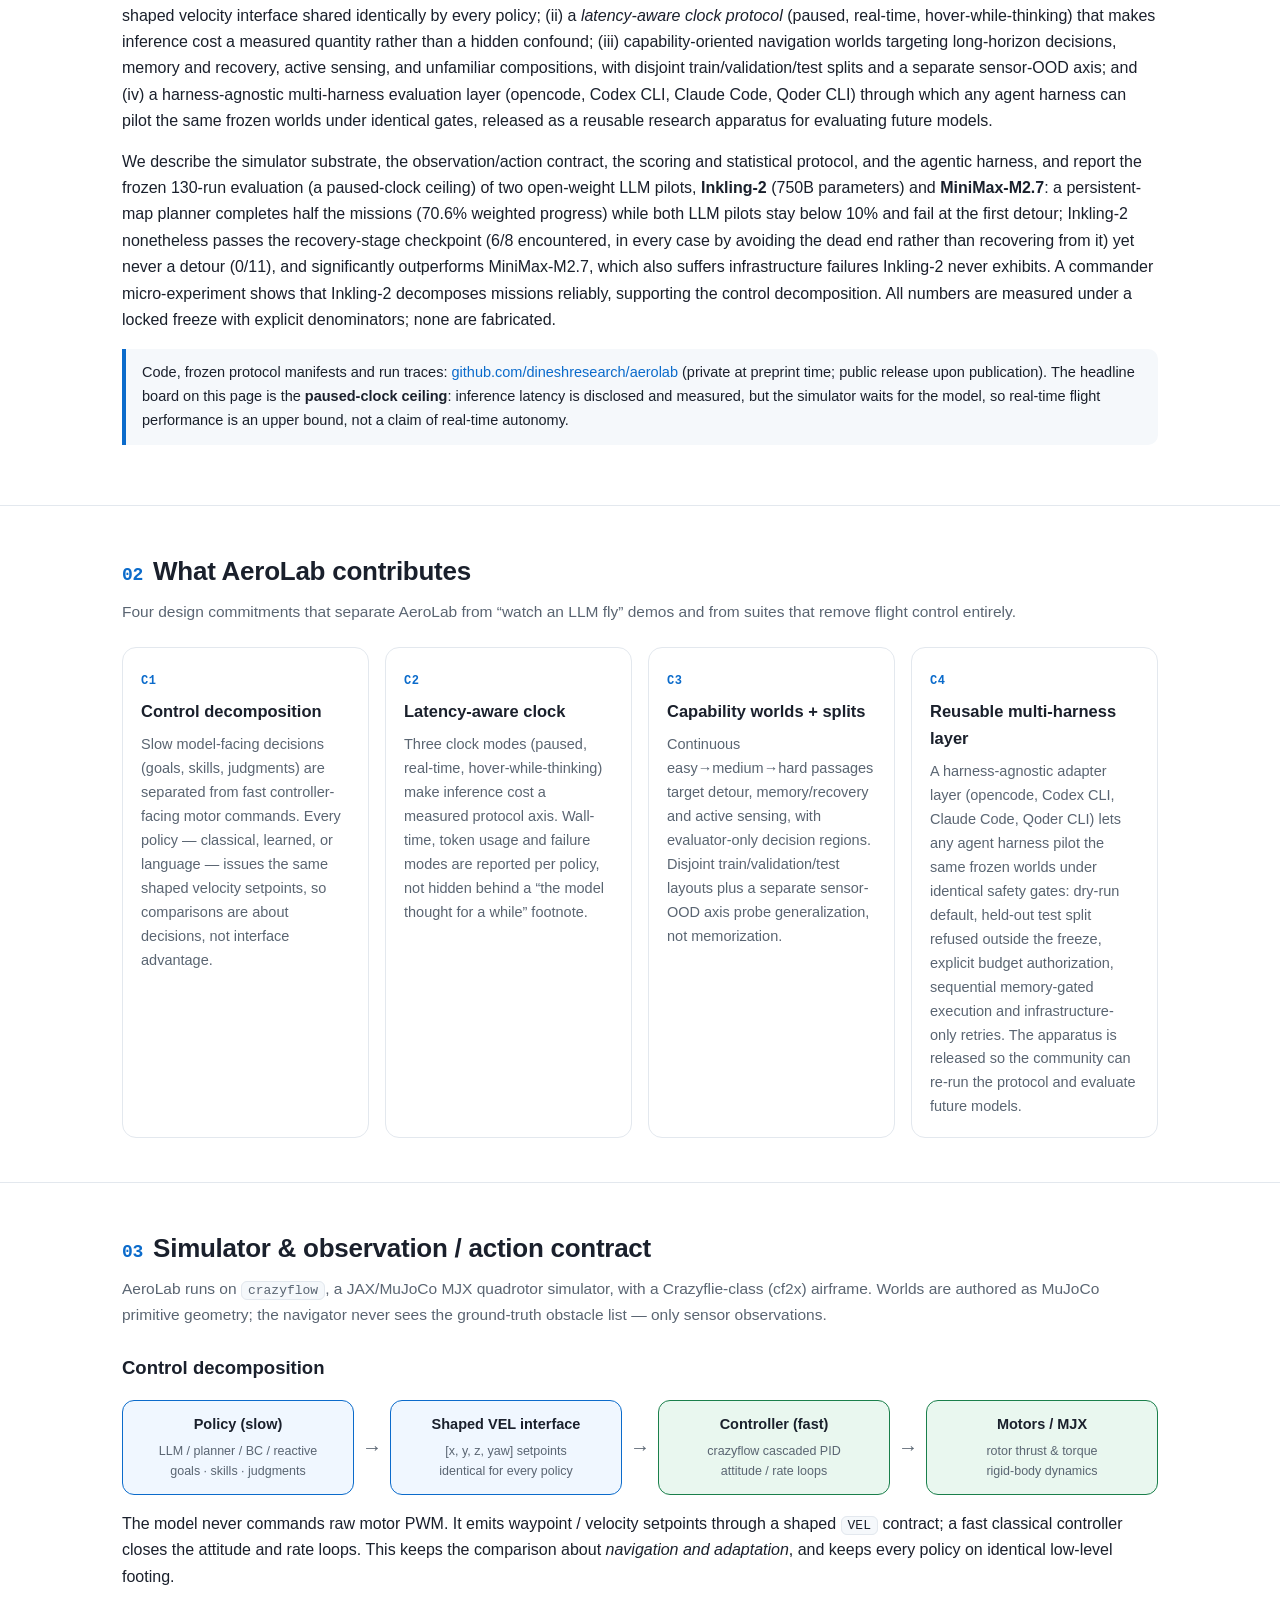
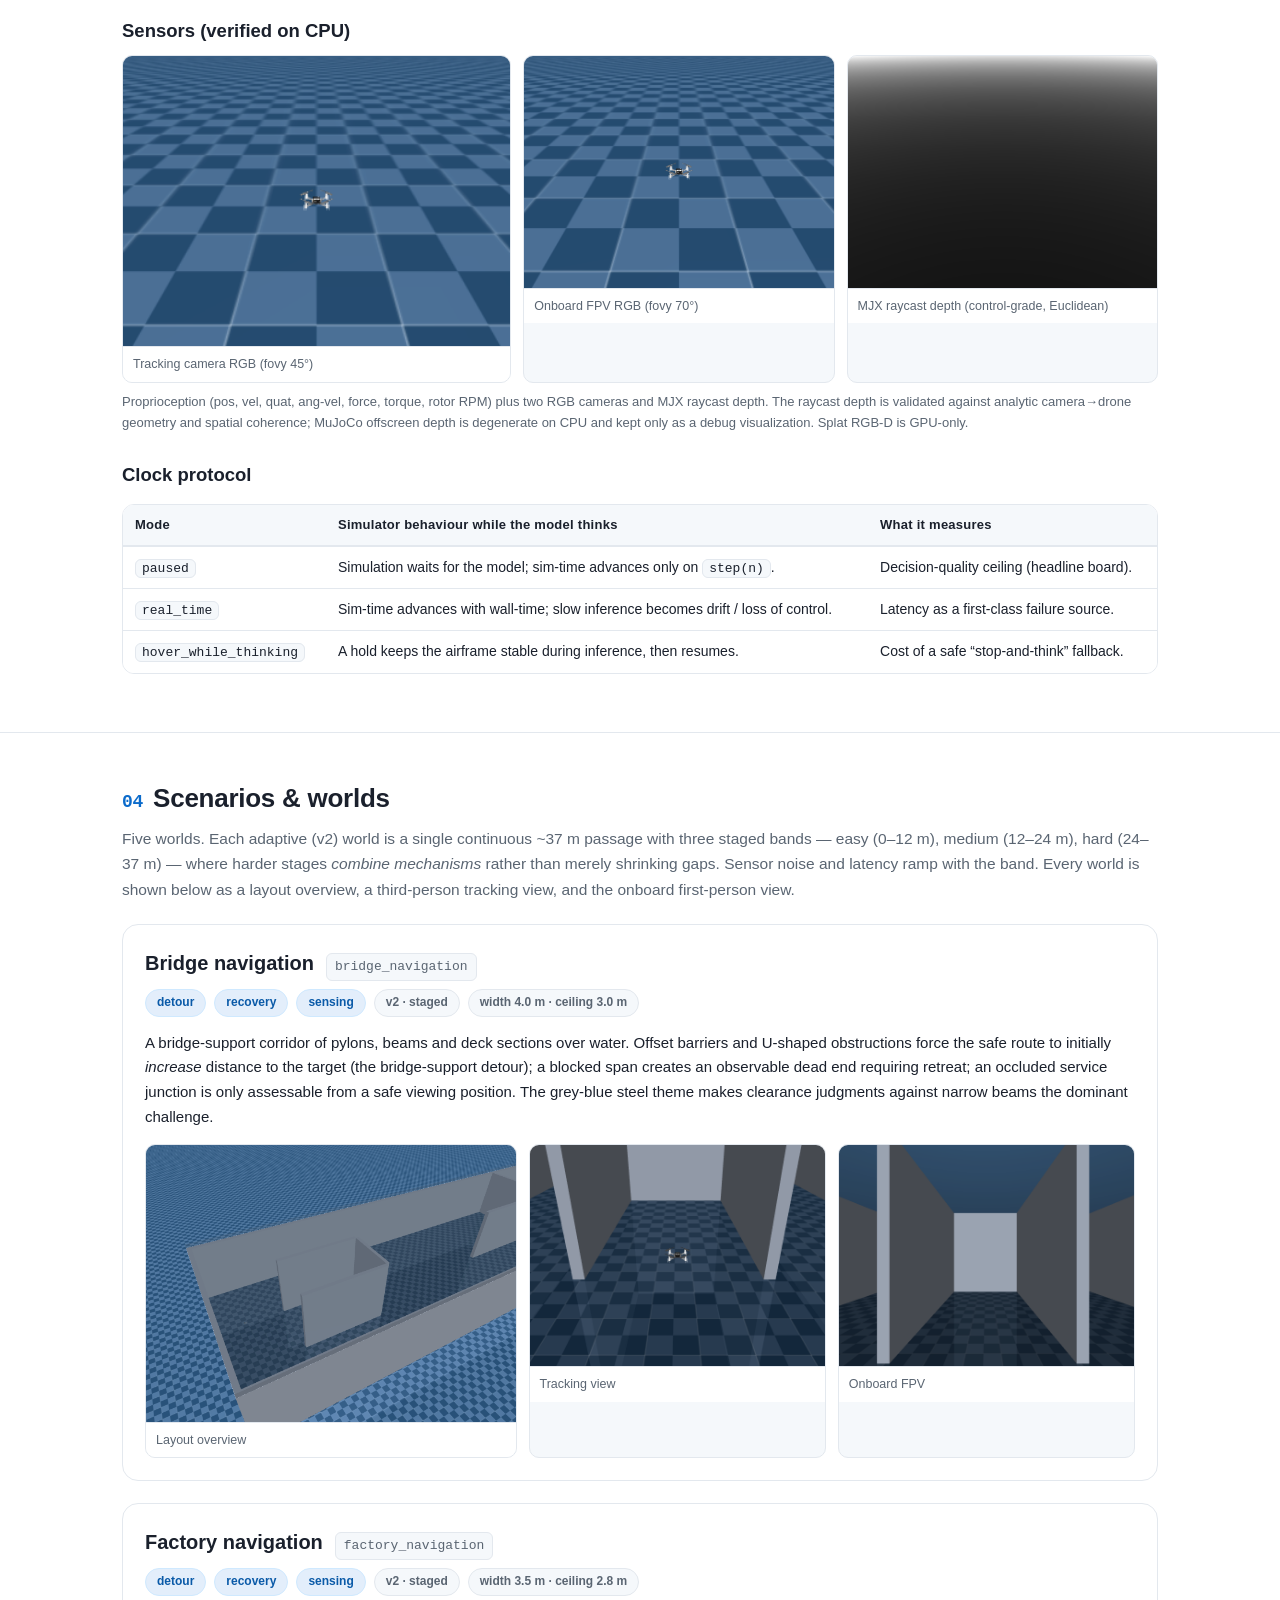
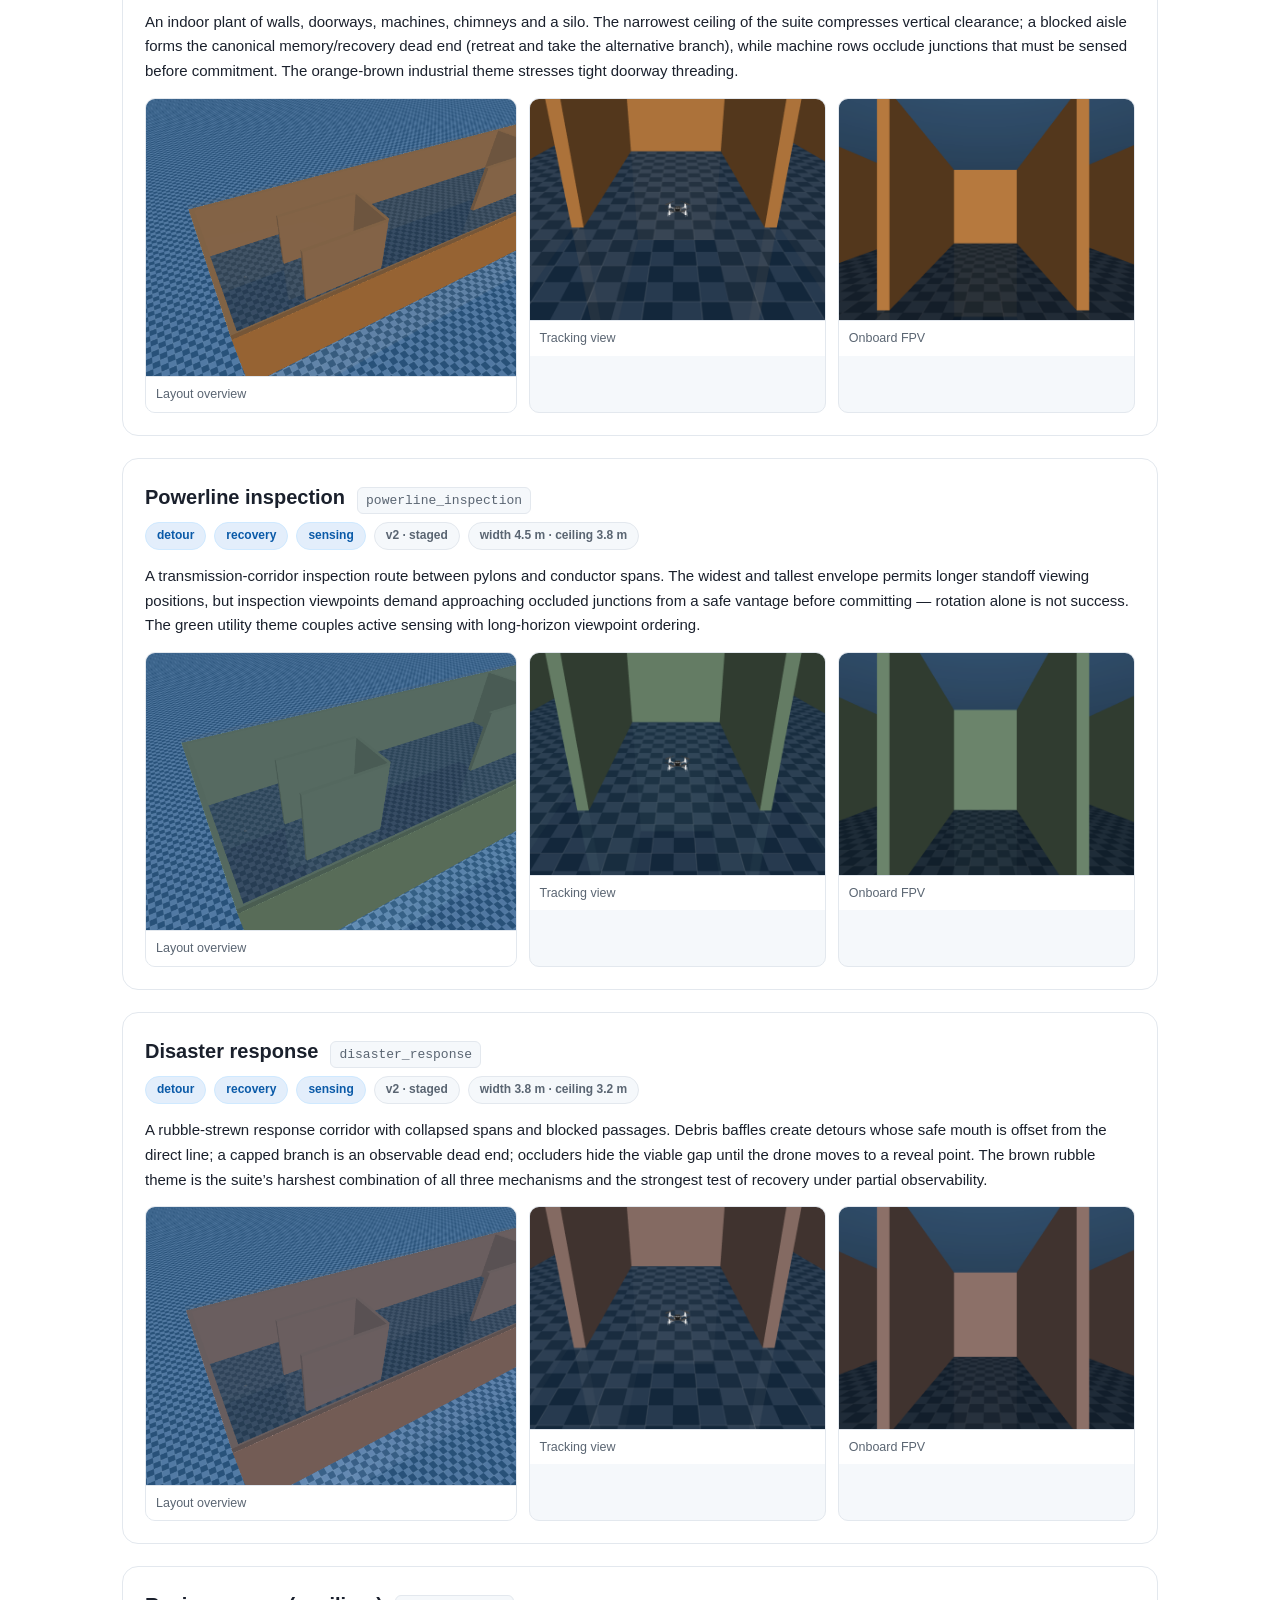
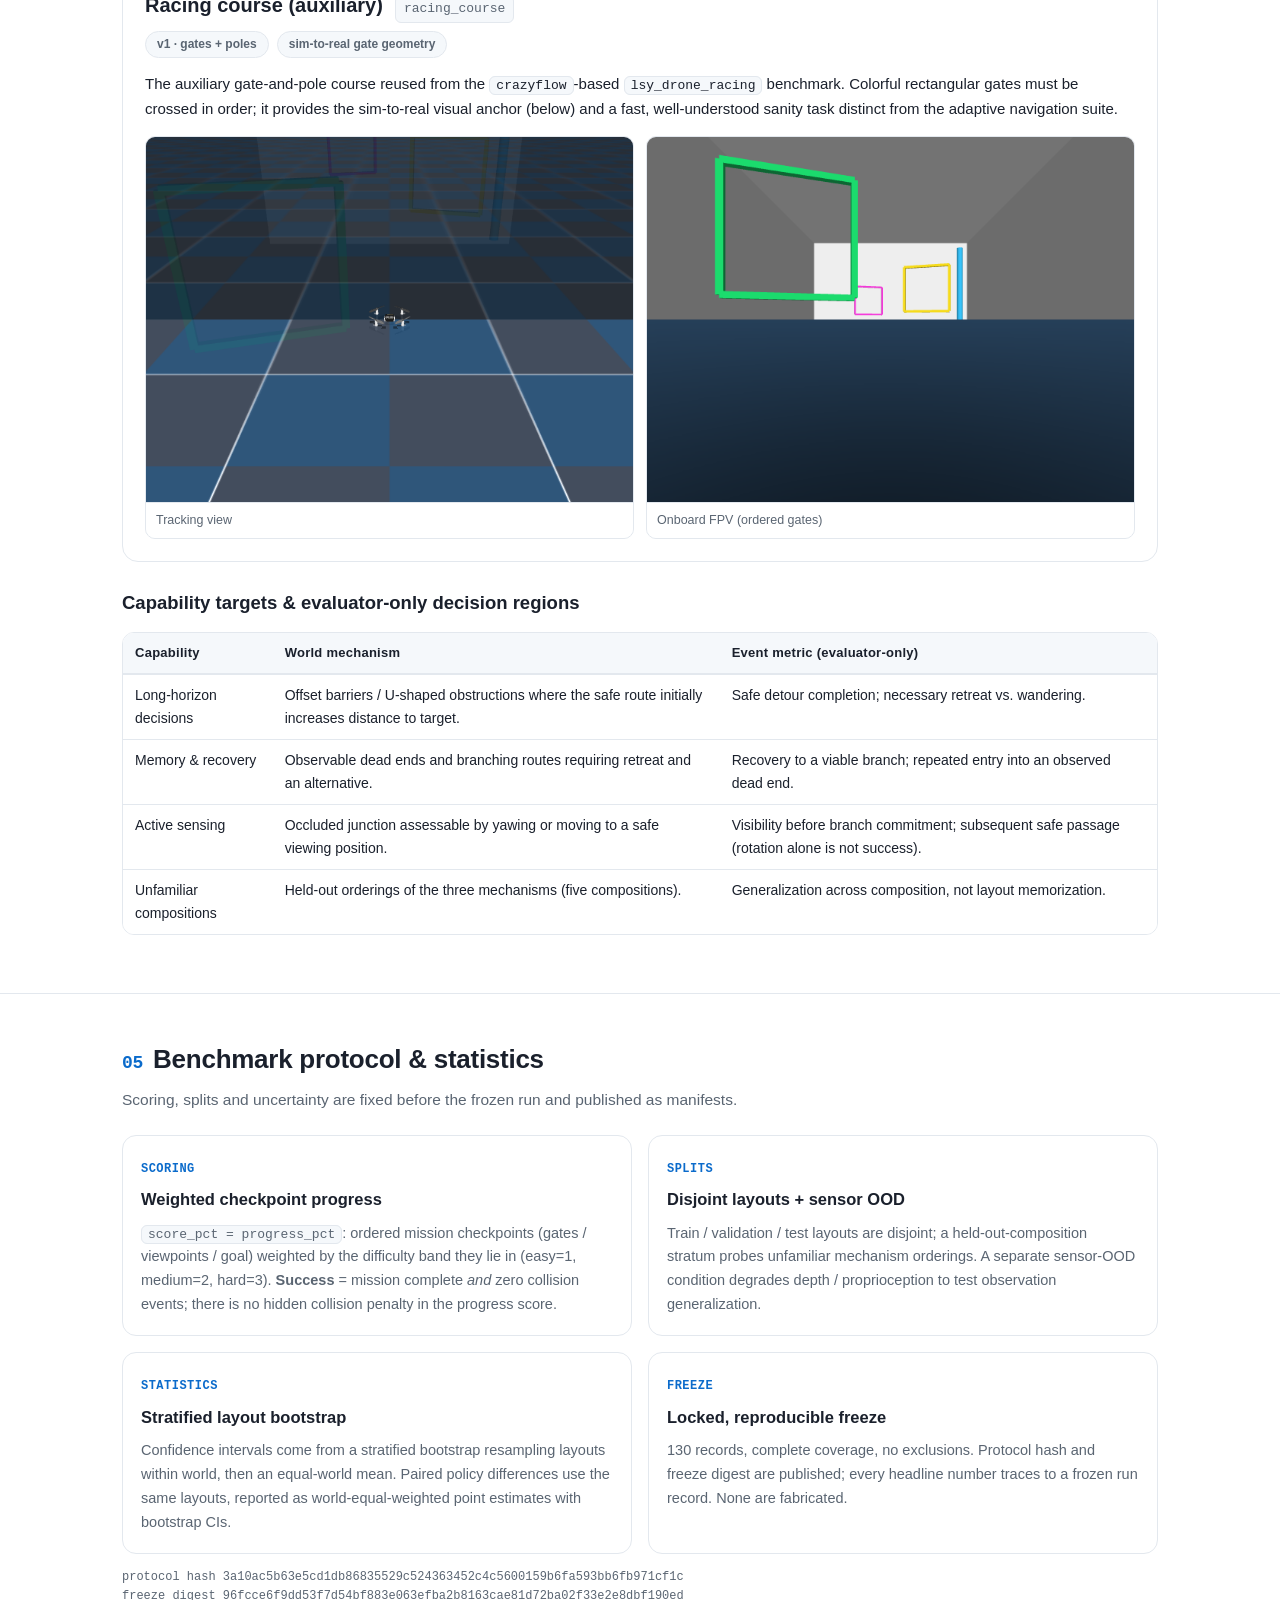
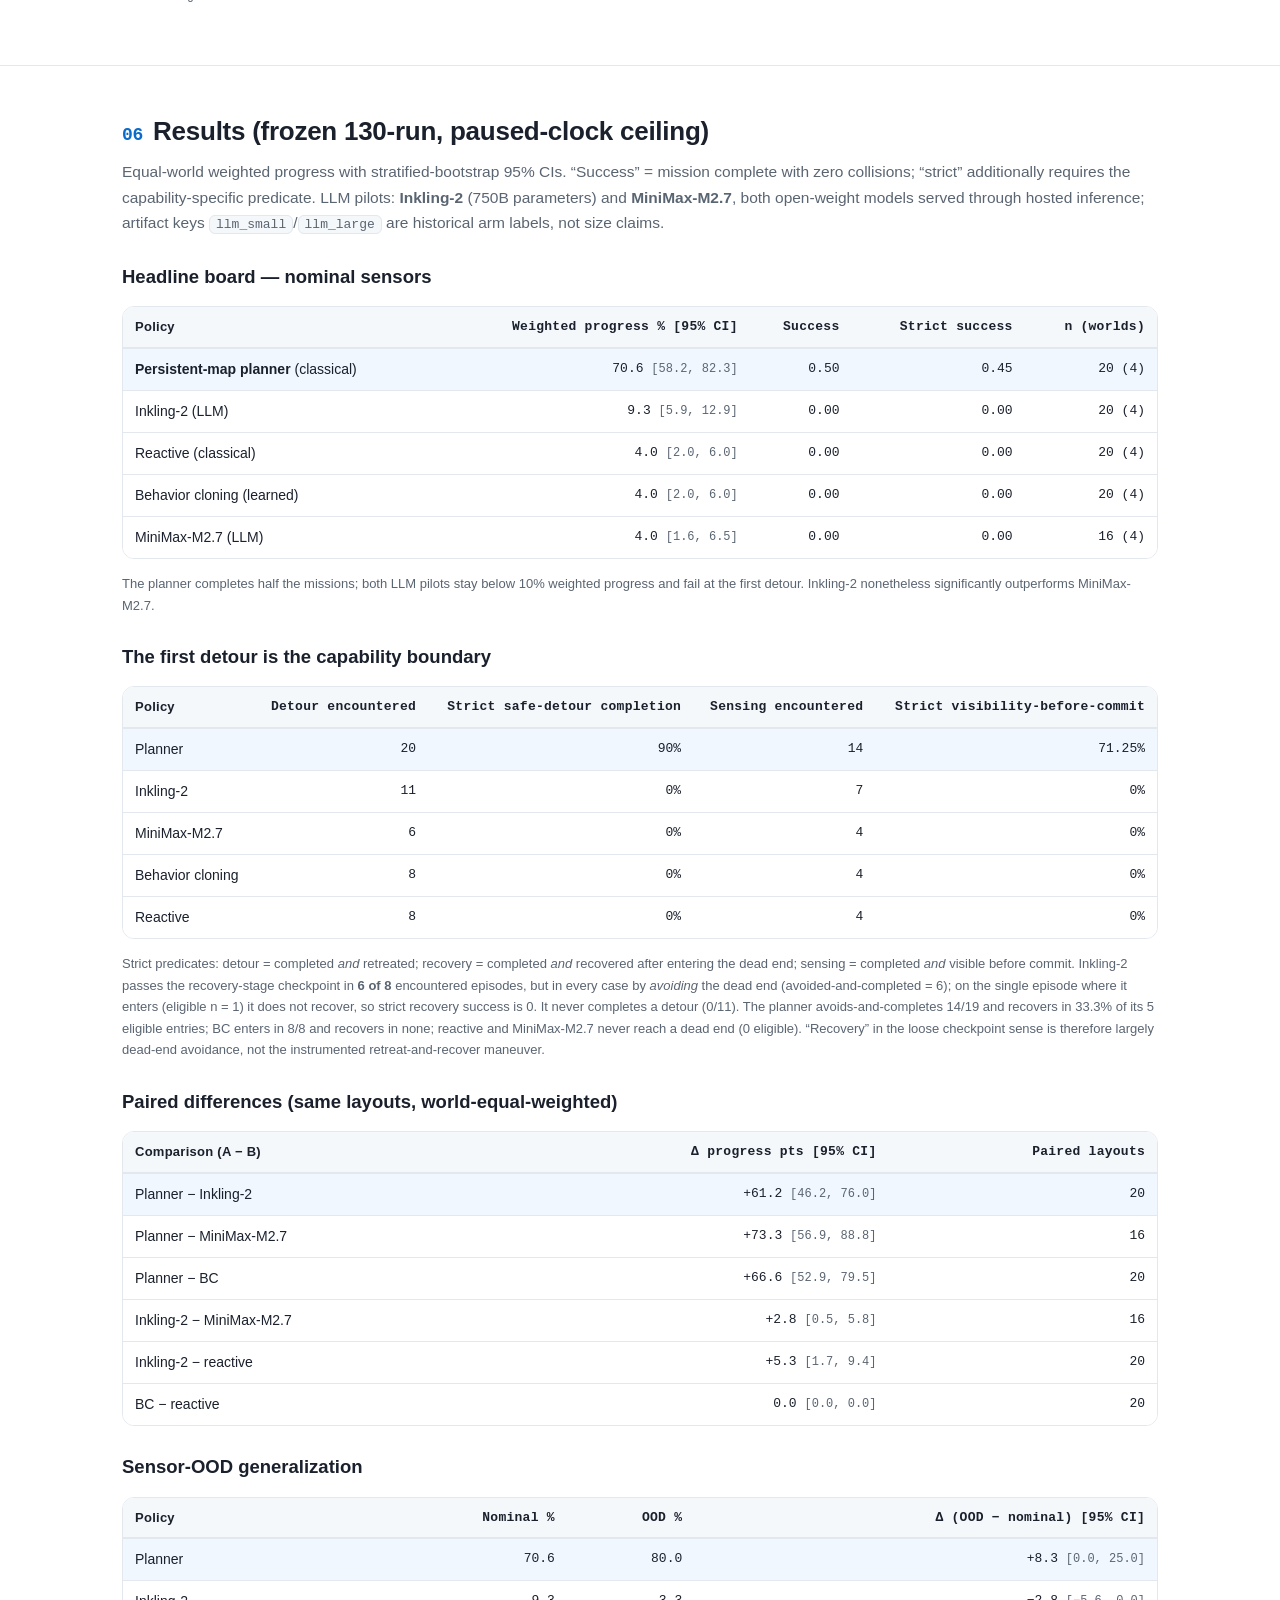
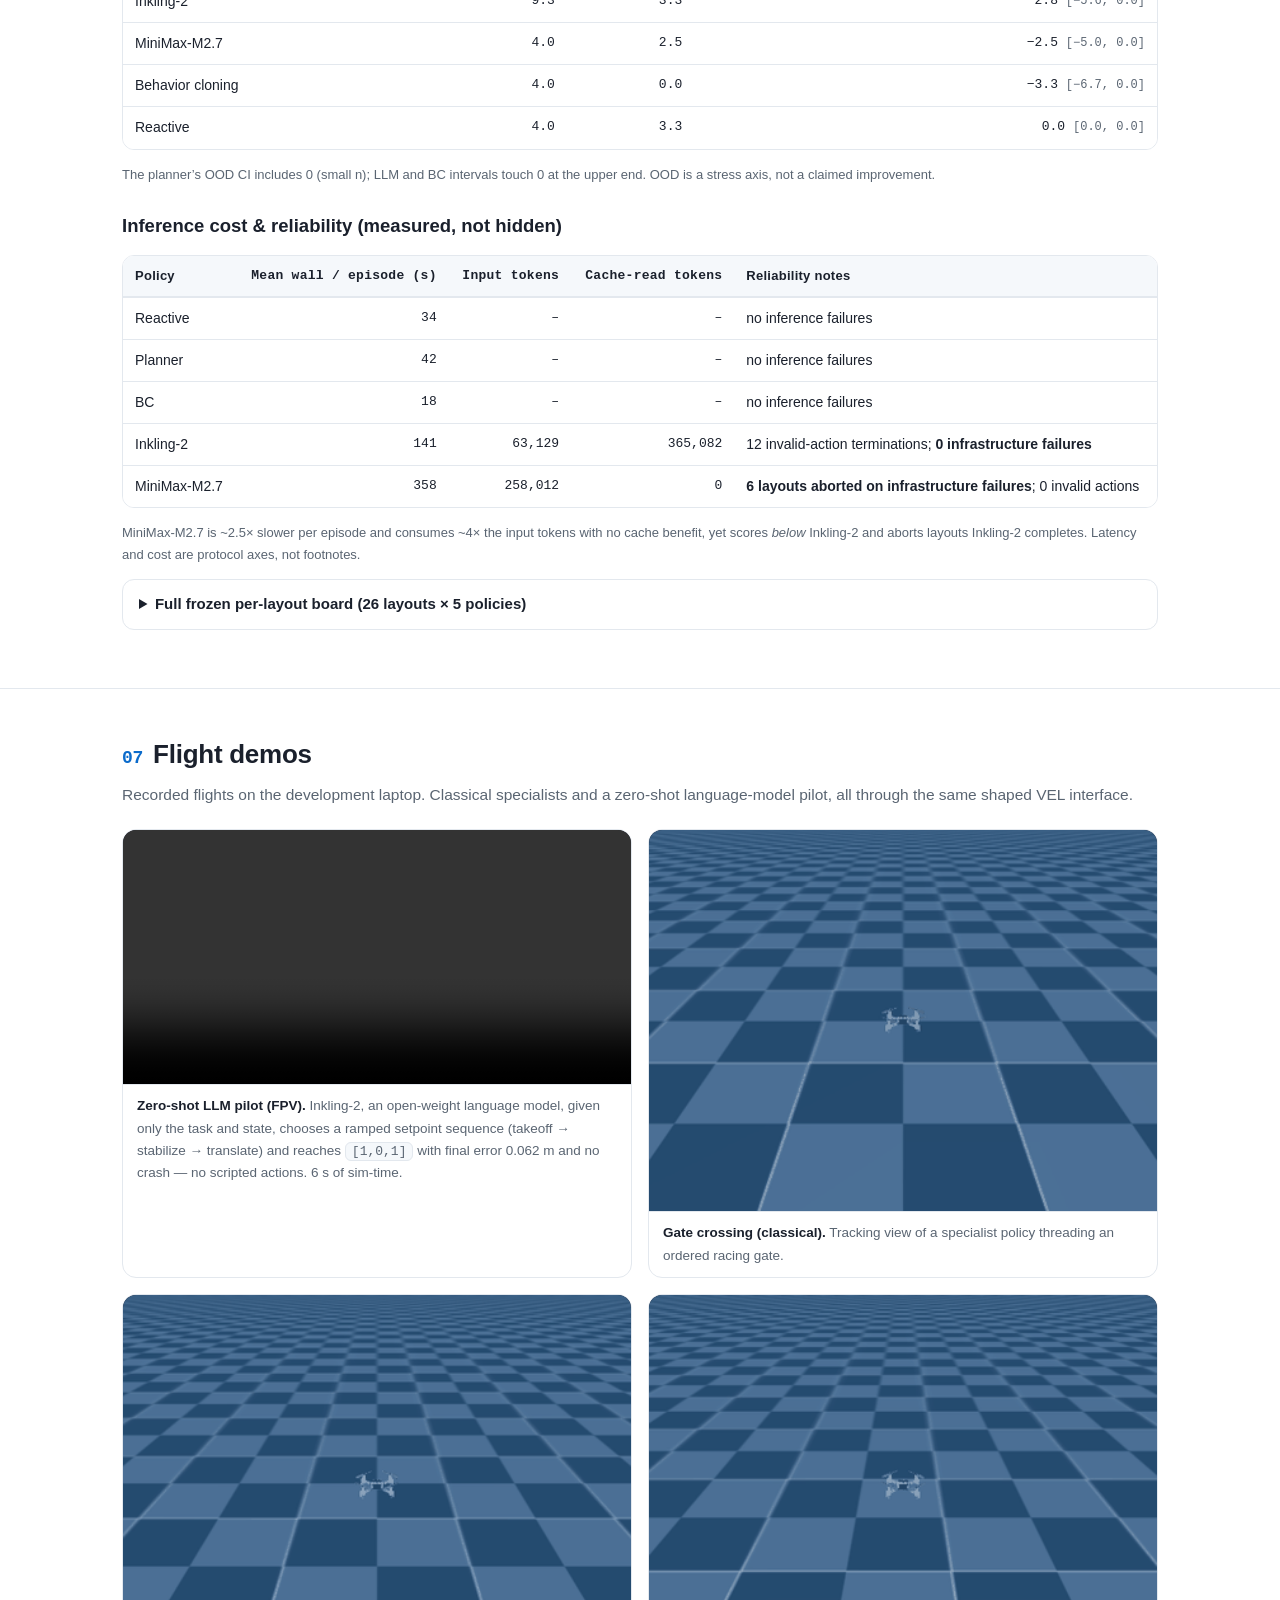
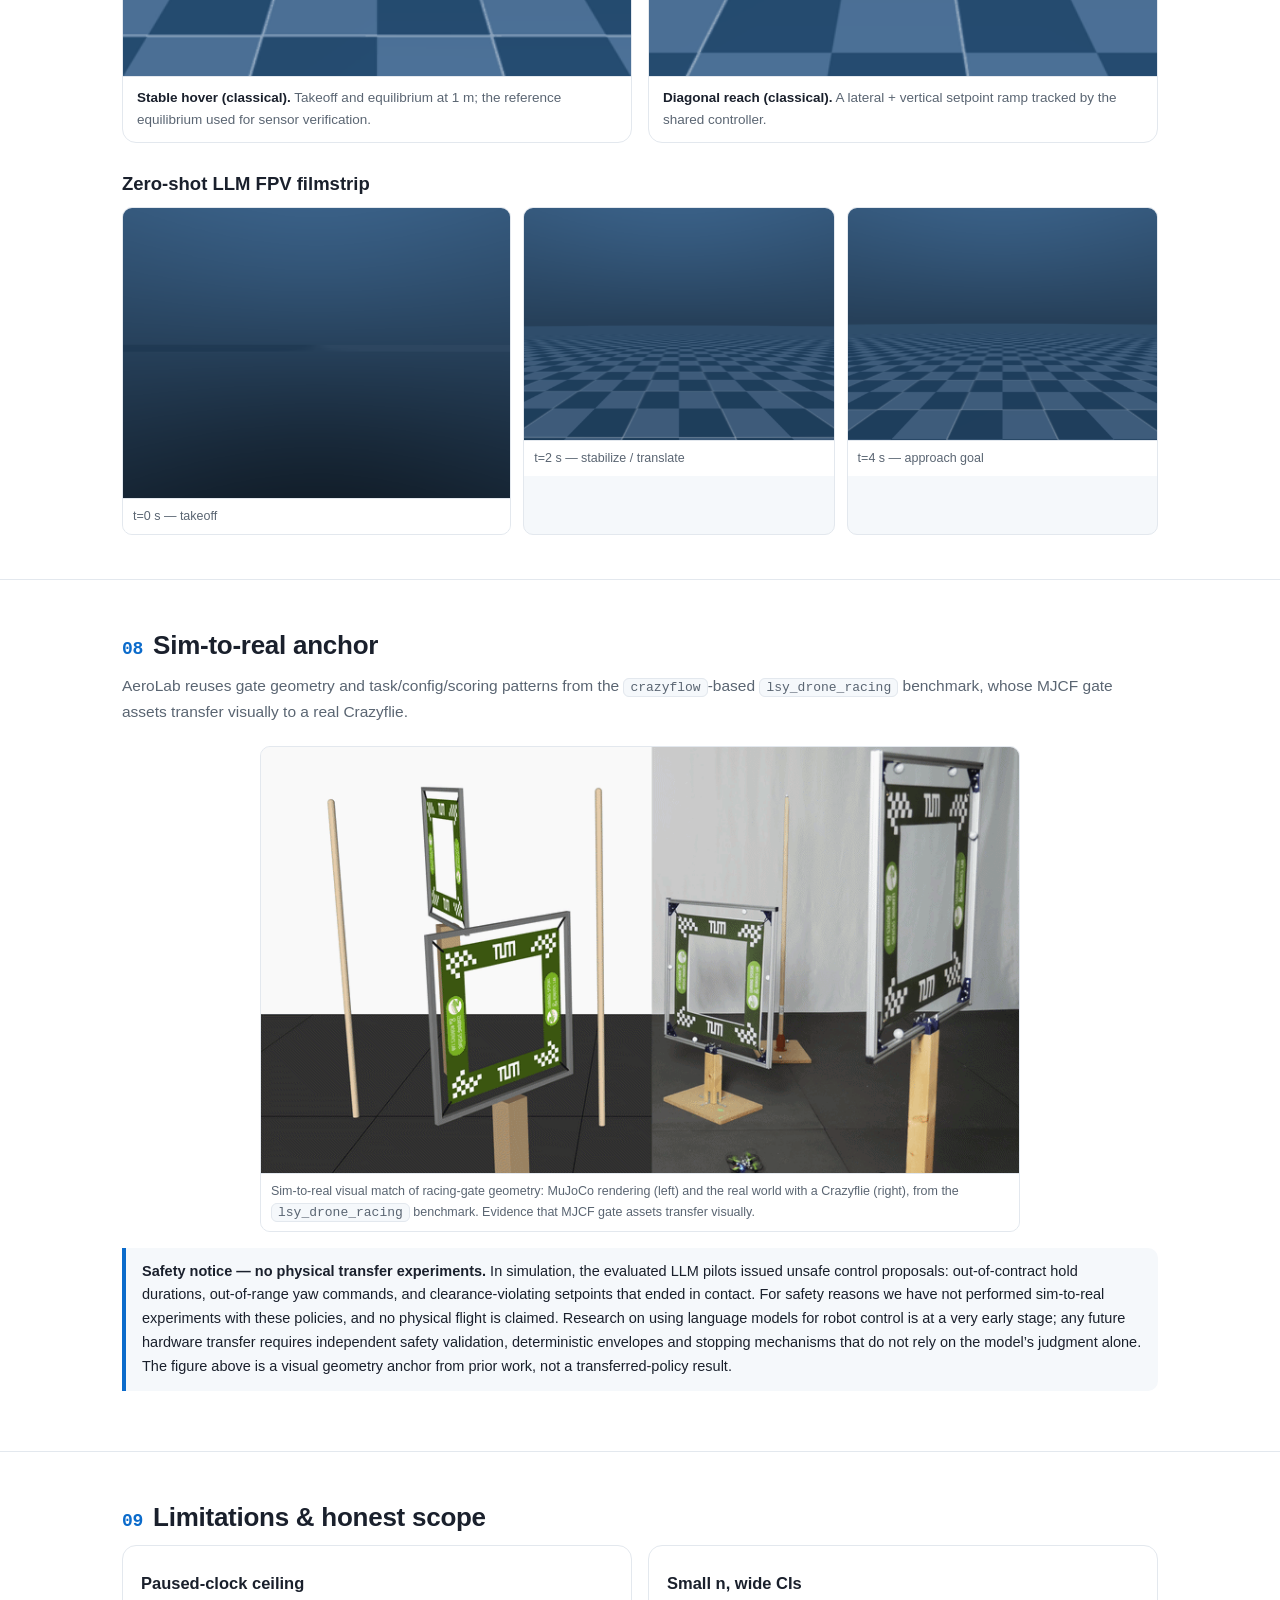
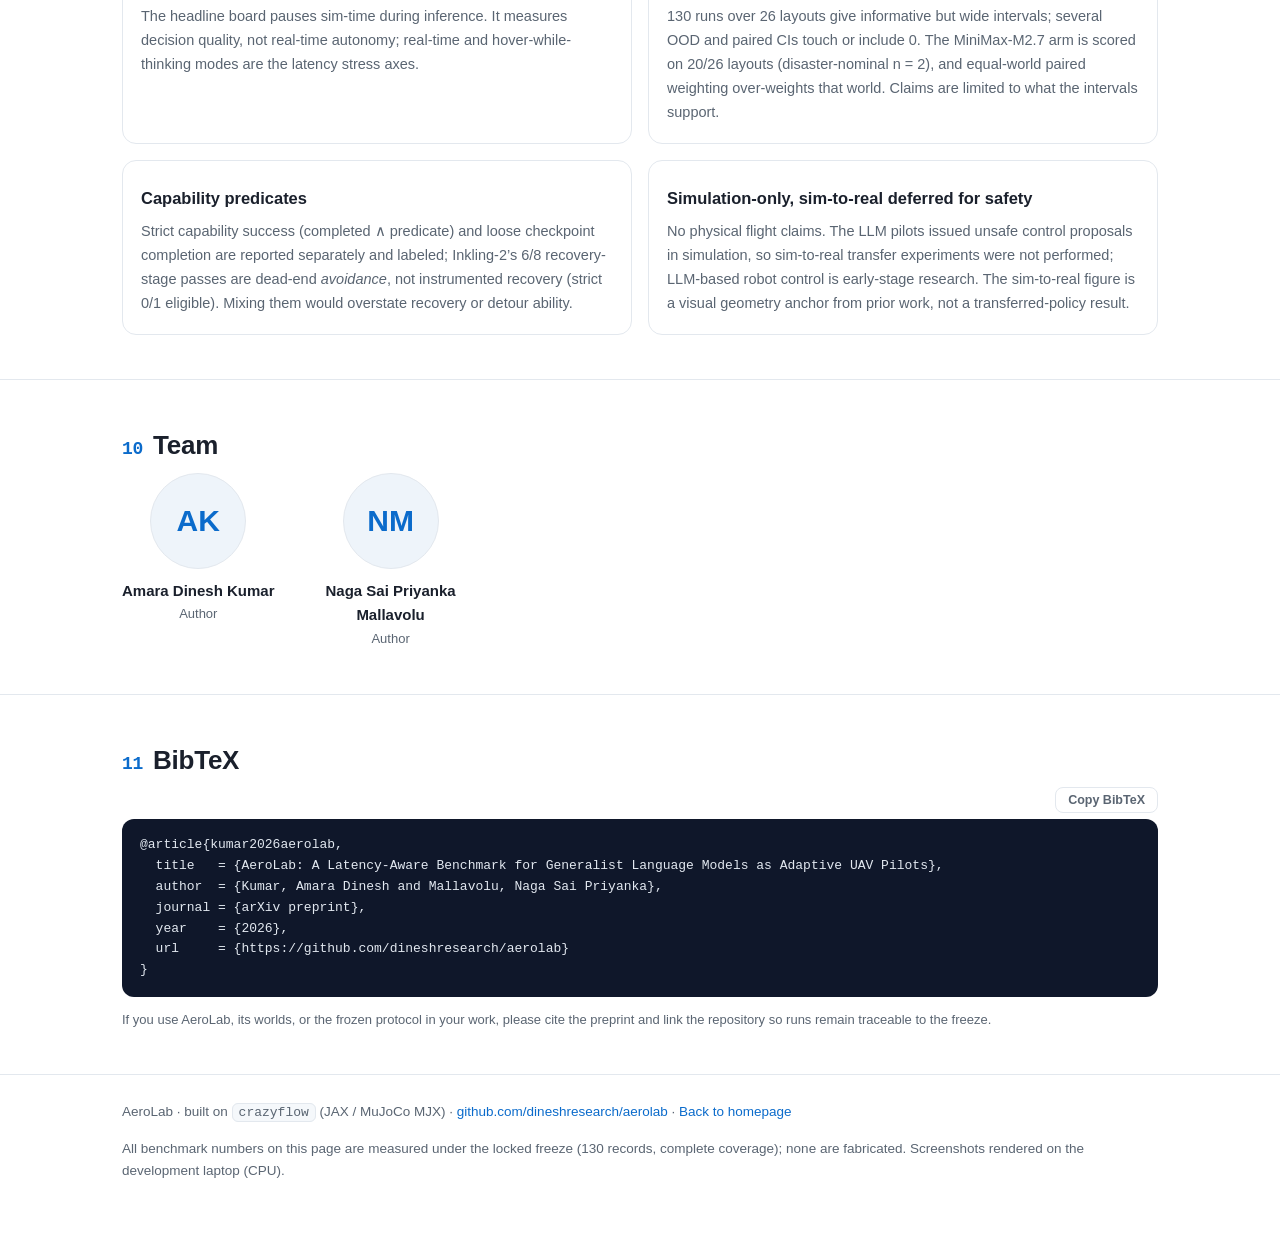
==== commit 0f782f7c: "Remove typed-decision-arm topic from AeroLab page; C4 now the multi-harness layer" ====
--- a/aerolab/index.html
+++ b/aerolab/index.html
@@ -198,7 +198,7 @@
   <div class="wrap">
     <h2><span class="no">01</span>Abstract</h2>
     <p>Generalist language models are increasingly used as robot policies, yet for unmanned aerial vehicles (UAVs) the evidence remains qualitative: demonstrations of a model flying a quadrotor, or quantitative suites that abstract flight control away entirely. No standardized benchmark asks whether a pretrained model can <em>adapt its navigation and control strategy</em> across long-horizon, partially observed, unfamiliar missions, against competent classical and learned baselines, under a protocol that accounts for the latency, architecture and cost of inference.</p>
-    <p>We introduce <b>AeroLab</b>, a reproducible benchmark built on the <code class="inline">crazyflow</code> JAX/MuJoCo&nbsp;MJX drone simulator. AeroLab contributes (i) an explicit <em>control decomposition</em> that separates slow model-facing decisions (goals, skills, judgments) from fast controller-facing motor commands, with a shaped velocity interface shared identically by every policy; (ii) a <em>latency-aware clock protocol</em> (paused, real-time, hover-while-thinking) that makes inference cost a measured quantity rather than a hidden confound; (iii) capability-oriented navigation worlds targeting long-horizon decisions, memory and recovery, active sensing, and unfamiliar compositions, with disjoint train/validation/test splits and a separate sensor-OOD axis; and (iv) a typed-decision-model arm, specified but not evaluated in this preprint, that asks whether fast, calibrated, non-generative decision models can substitute for language models at the skill-selection layer.</p>
+    <p>We introduce <b>AeroLab</b>, a reproducible benchmark built on the <code class="inline">crazyflow</code> JAX/MuJoCo&nbsp;MJX drone simulator. AeroLab contributes (i) an explicit <em>control decomposition</em> that separates slow model-facing decisions (goals, skills, judgments) from fast controller-facing motor commands, with a shaped velocity interface shared identically by every policy; (ii) a <em>latency-aware clock protocol</em> (paused, real-time, hover-while-thinking) that makes inference cost a measured quantity rather than a hidden confound; (iii) capability-oriented navigation worlds targeting long-horizon decisions, memory and recovery, active sensing, and unfamiliar compositions, with disjoint train/validation/test splits and a separate sensor-OOD axis; and (iv) a harness-agnostic multi-harness evaluation layer (opencode, Codex CLI, Claude Code, Qoder CLI) through which any agent harness can pilot the same frozen worlds under identical gates, released as a reusable research apparatus for evaluating future models.</p>
     <p>We describe the simulator substrate, the observation/action contract, the scoring and statistical protocol, and the agentic harness, and report the frozen 130-run evaluation (a paused-clock ceiling) of two open-weight LLM pilots, <b>Inkling-2</b> (750B parameters) and <b>MiniMax-M2.7</b>: a persistent-map planner completes half the missions (70.6% weighted progress) while both LLM pilots stay below 10% and fail at the first detour; Inkling-2 nonetheless passes the recovery-stage checkpoint (6/8 encountered, in every case by avoiding the dead end rather than recovering from it) yet never a detour (0/11), and significantly outperforms MiniMax-M2.7, which also suffers infrastructure failures Inkling-2 never exhibits. A commander micro-experiment shows that Inkling-2 decomposes missions reliably, supporting the control decomposition. All numbers are measured under a locked freeze with explicit denominators; none are fabricated.</p>
     <div class="note">Code, frozen protocol manifests and run traces: <a href="https://github.com/dineshresearch/aerolab">github.com/dineshresearch/aerolab</a> (private at preprint time; public release upon publication). The headline board on this page is the <b>paused-clock ceiling</b>: inference latency is disclosed and measured, but the simulator waits for the model, so real-time flight performance is an upper bound, not a claim of real-time autonomy.</div>
   </div>
@@ -212,7 +212,7 @@
       <div class="card"><span class="k">C1</span><h4>Control decomposition</h4><p>Slow model-facing decisions (goals, skills, judgments) are separated from fast controller-facing motor commands. Every policy &mdash; classical, learned, or language &mdash; issues the same shaped velocity setpoints, so comparisons are about decisions, not interface advantage.</p></div>
       <div class="card"><span class="k">C2</span><h4>Latency-aware clock</h4><p>Three clock modes (paused, real-time, hover-while-thinking) make inference cost a measured protocol axis. Wall-time, token usage and failure modes are reported per policy, not hidden behind a &ldquo;the model thought for a while&rdquo; footnote.</p></div>
       <div class="card"><span class="k">C3</span><h4>Capability worlds + splits</h4><p>Continuous easy&rarr;medium&rarr;hard passages target detour, memory/recovery and active sensing, with evaluator-only decision regions. Disjoint train/validation/test layouts plus a separate sensor-OOD axis probe generalization, not memorization.</p></div>
-      <div class="card"><span class="k">C4</span><h4>Typed-decision arm (design-only)</h4><p>Specified but not evaluated in this preprint: neutral option identifiers, confidence-gated escalation and an option-naming ablation ask whether fast, calibrated, non-generative decision models can substitute for language models at the skill-selection layer (H3 untested).</p></div>
+      <div class="card"><span class="k">C4</span><h4>Reusable multi-harness layer</h4><p>A harness-agnostic adapter layer (opencode, Codex CLI, Claude Code, Qoder CLI) lets any agent harness pilot the same frozen worlds under identical safety gates: dry-run default, held-out test split refused outside the freeze, explicit budget authorization, sequential memory-gated execution and infrastructure-only retries. The apparatus is released so the community can re-run the protocol and evaluate future models.</p></div>
     </div>
   </div>
 </section>
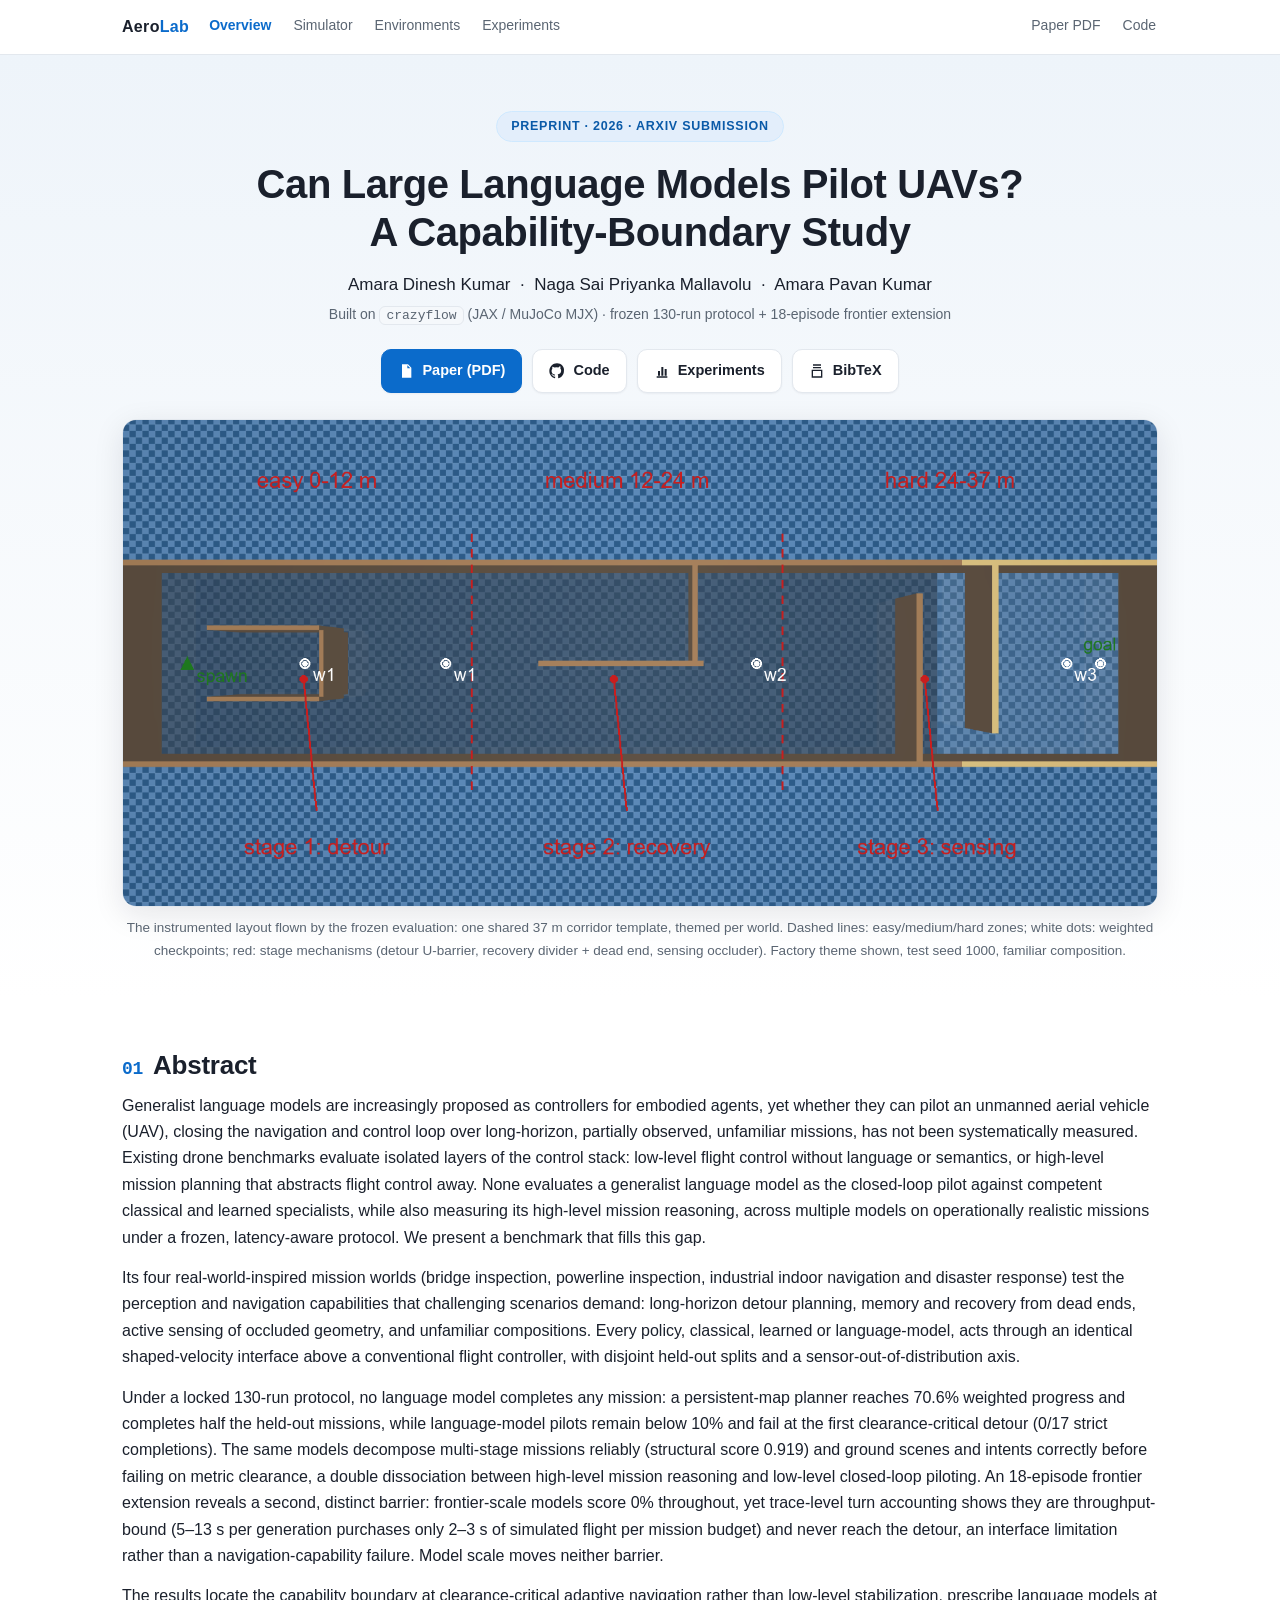
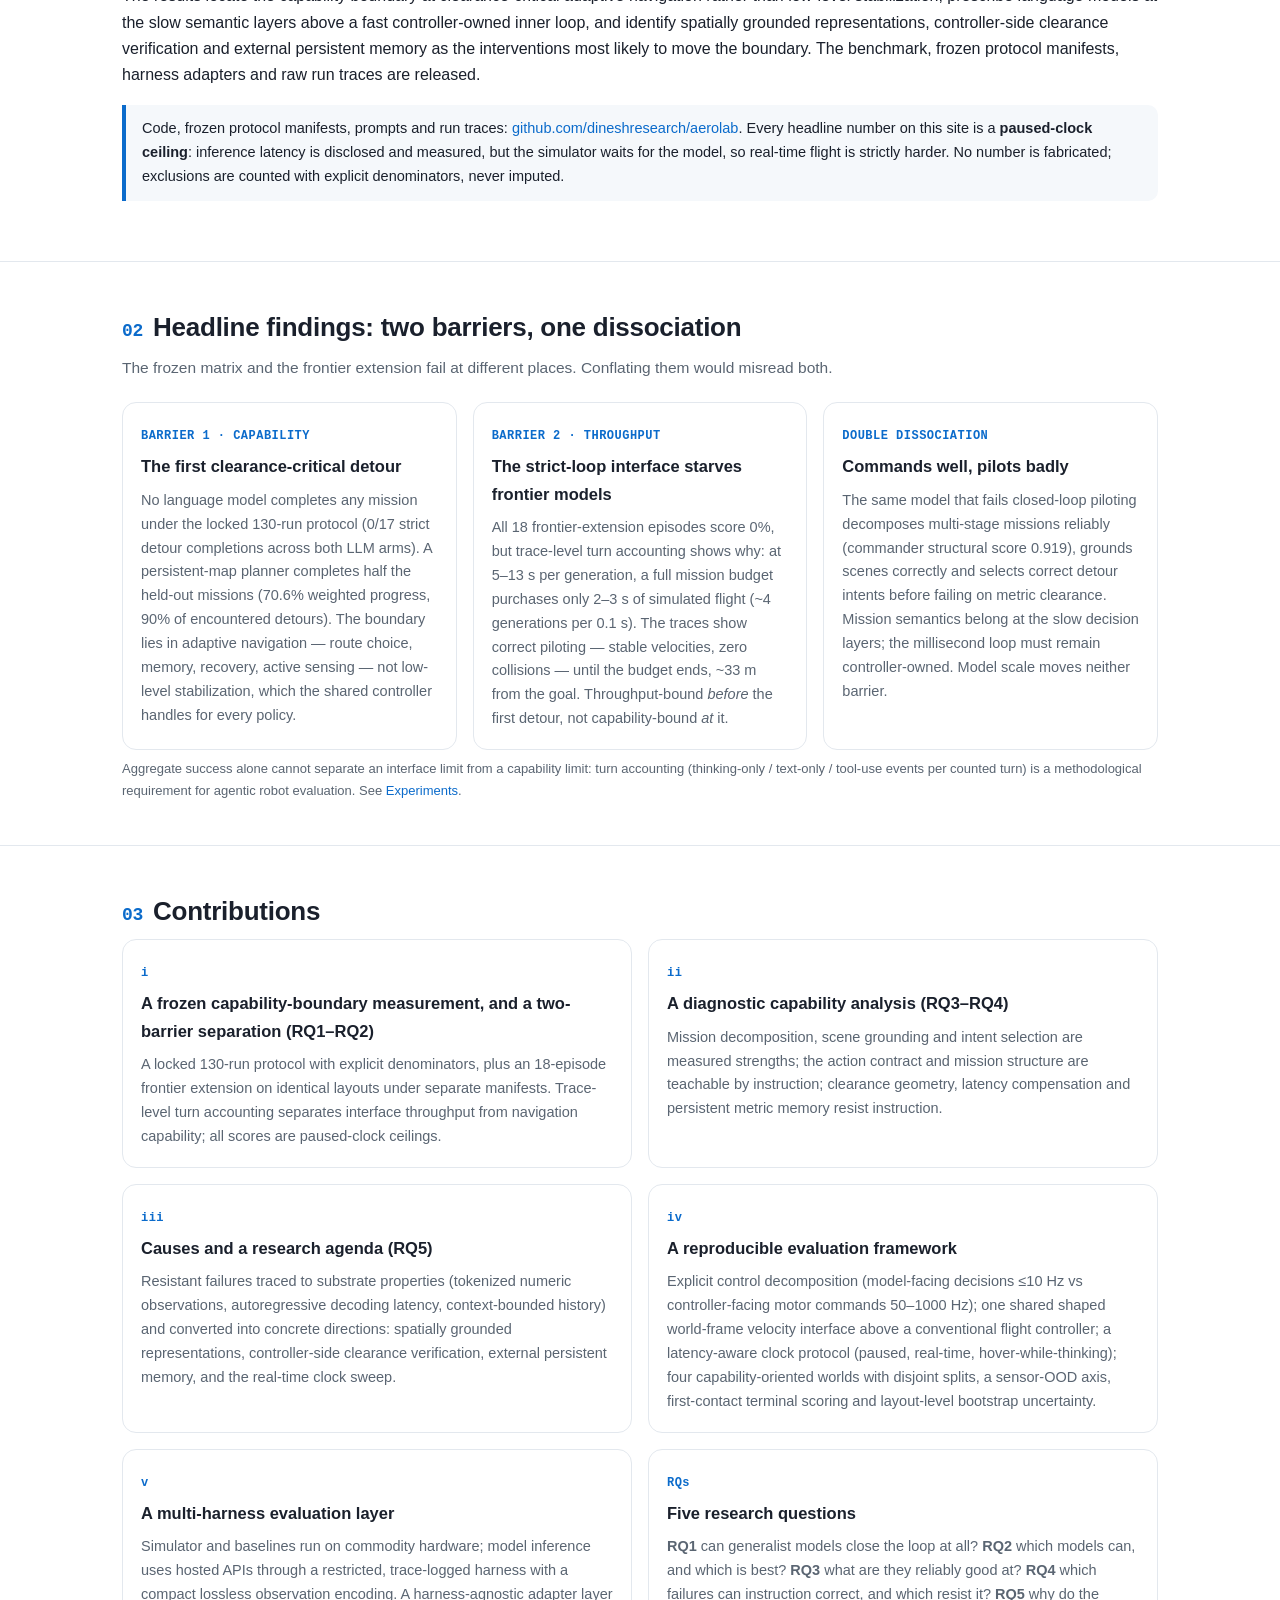
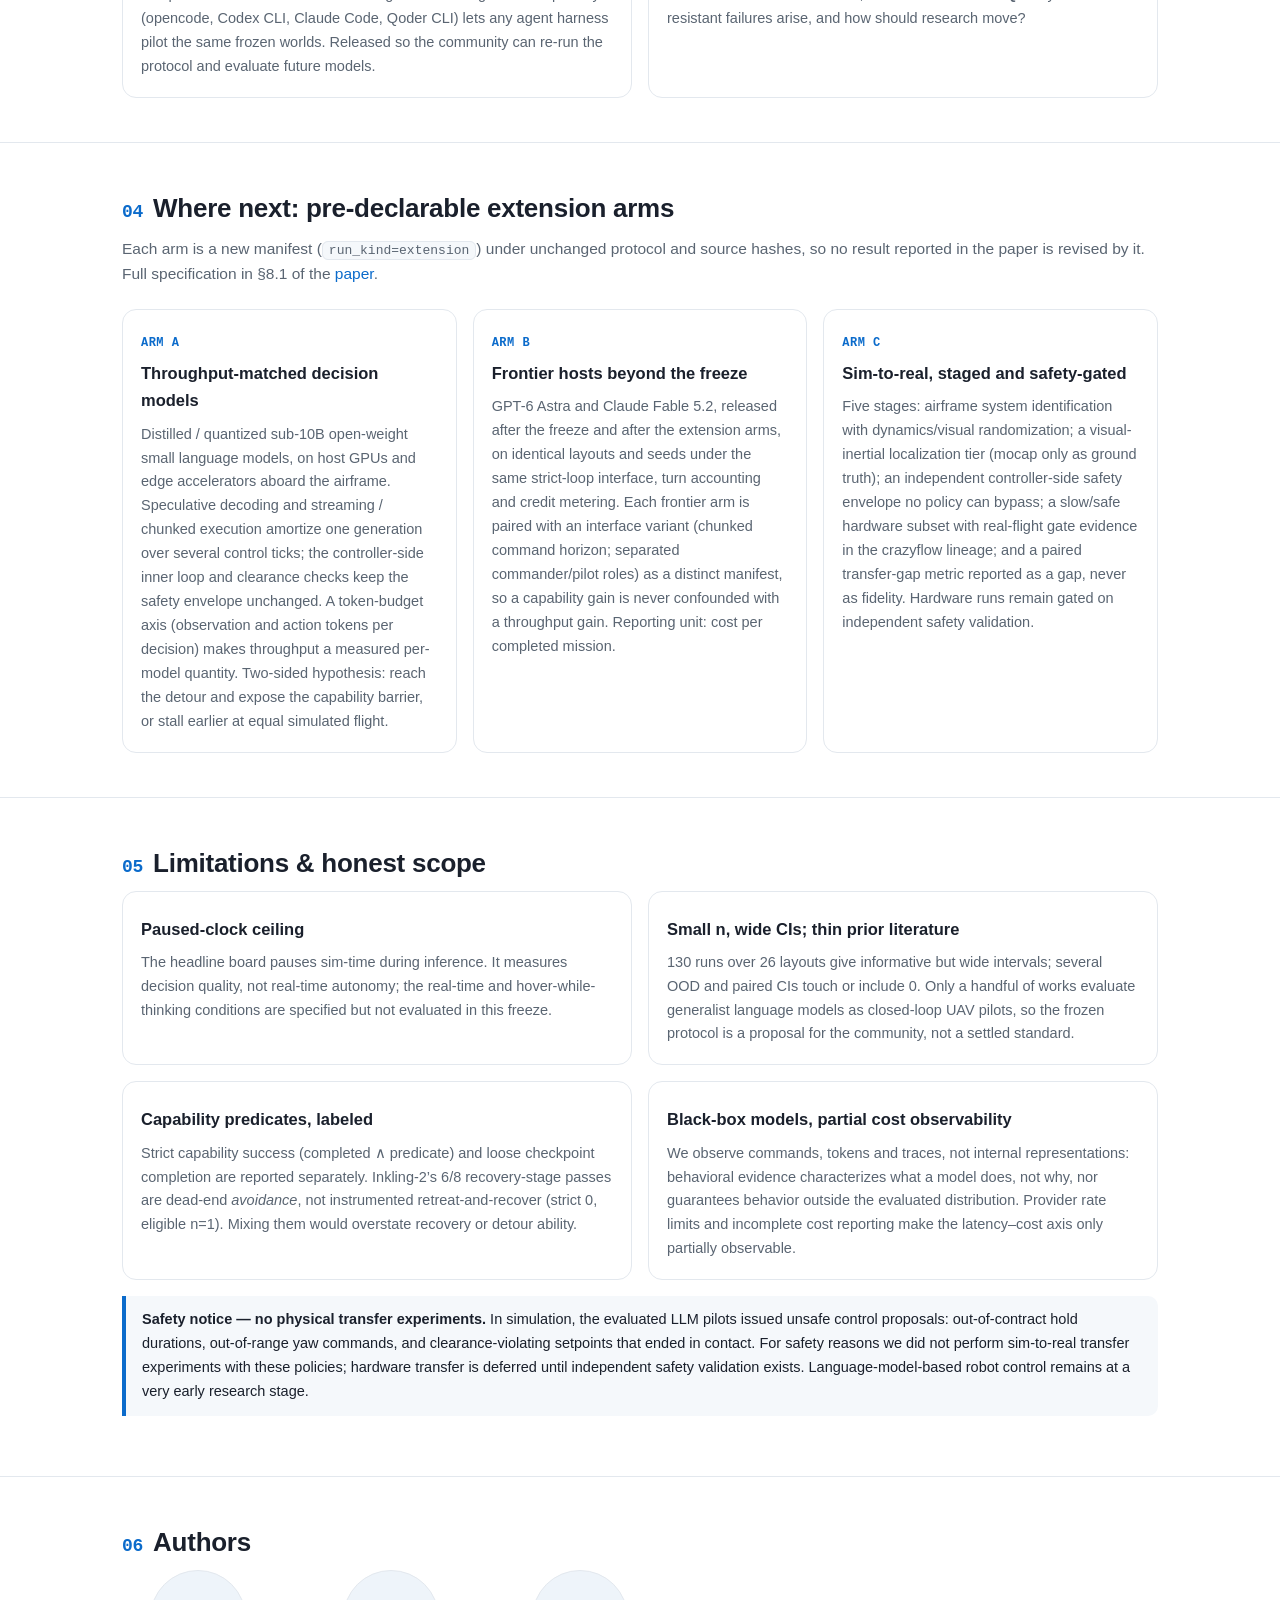
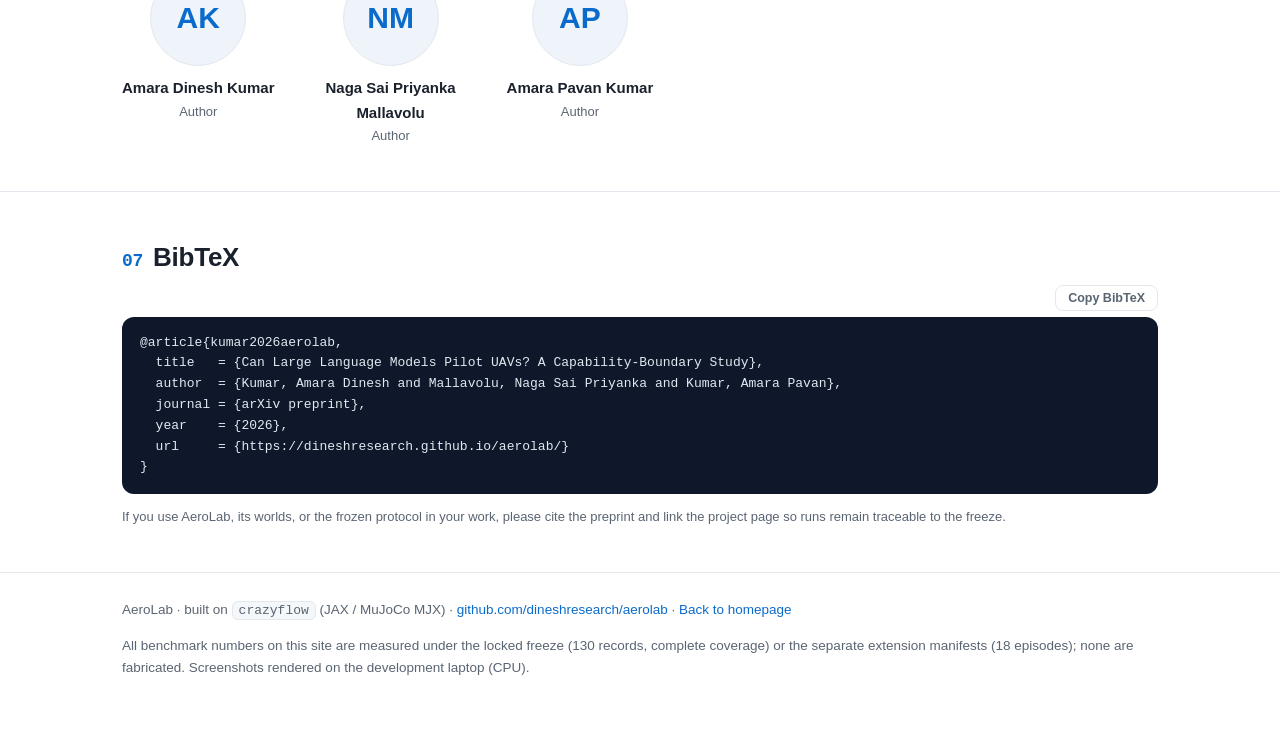
==== commit 9358b0b8: "Rebuild AeroLab page as tabbed site mirroring the capability-boundary paper Overview/Simulator/Envir" ====
--- a/aerolab/index.html
+++ b/aerolab/index.html
@@ -3,184 +3,46 @@
 <head>
 <meta charset="utf-8">
 <meta name="viewport" content="width=device-width, initial-scale=1">
-<title>AeroLab: A Latency-Aware Benchmark for Generalist Language Models as Adaptive UAV Pilots</title>
-<meta name="description" content="AeroLab is a reproducible, latency-aware benchmark that asks whether pretrained generalist language models can adapt their navigation and control strategy across long-horizon, partially observed UAV missions, against competent classical and learned baselines.">
-<meta property="og:title" content="AeroLab: Language Models as Adaptive UAV Pilots">
-<meta property="og:description" content="A latency-aware benchmark for generalist language models as adaptive UAV pilots, built on crazyflow (JAX/MuJoCo MJX).">
-<meta property="og:image" content="static/worlds/worlds_teaser.png">
+<title>Can Large Language Models Pilot UAVs? A Capability-Boundary Study</title>
+<meta name="description" content="A frozen, latency-aware capability-boundary benchmark for large language models as UAV pilots: 130 locked runs, an 18-episode frontier extension, and a released evaluation framework built on crazyflow (JAX / MuJoCo MJX).">
+<meta property="og:title" content="Can Large Language Models Pilot UAVs? A Capability-Boundary Study">
+<meta property="og:description" content="AeroLab: a frozen capability-boundary benchmark for language models as UAV pilots, built on crazyflow (JAX / MuJoCo MJX).">
+<meta property="og:image" content="static/paper/v2_template_plan.png">
 <meta property="og:type" content="website">
 <link rel="icon" href="/favicon.ico">
-<style>
-  :root{
-    --bg:#ffffff; --fg:#1a202c; --muted:#5a6572; --line:#e3e8ee;
-    --accent:#0b6bcb; --accent-2:#0a5aa8; --soft:#f5f8fb; --soft-2:#eef4fa;
-    --good:#1a7f4b; --bad:#b3372f; --warn:#9a6b00;
-    --mono:ui-monospace,SFMono-Regular,Menlo,Consolas,"Liberation Mono",monospace;
-    --sans:-apple-system,BlinkMacSystemFont,"Segoe UI",Roboto,Helvetica,Arial,sans-serif;
-    --maxw:1080px;
-  }
-  *{box-sizing:border-box}
-  html{scroll-behavior:smooth}
-  body{margin:0;font-family:var(--sans);color:var(--fg);background:var(--bg);line-height:1.65;font-size:16px}
-  a{color:var(--accent);text-decoration:none}
-  a:hover{text-decoration:underline}
-  img{max-width:100%;display:block}
-  .wrap{max-width:var(--maxw);margin:0 auto;padding:0 22px}
-
-  /* sticky nav */
-  nav.top{position:sticky;top:0;z-index:50;background:rgba(255,255,255,.94);backdrop-filter:blur(8px);border-bottom:1px solid var(--line)}
-  nav.top .wrap{display:flex;align-items:center;gap:18px;height:54px;overflow-x:auto}
-  nav.top .brand{font-weight:700;letter-spacing:.02em;white-space:nowrap}
-  nav.top .brand span{color:var(--accent)}
-  nav.top a.nl{color:var(--muted);font-size:14px;white-space:nowrap}
-  nav.top a.nl:hover{color:var(--accent);text-decoration:none}
-
-  /* hero */
-  header.hero{padding:56px 0 30px;text-align:center;background:linear-gradient(180deg,var(--soft-2),#fff)}
-  .badge{display:inline-block;font-size:12.5px;font-weight:600;letter-spacing:.06em;text-transform:uppercase;color:var(--accent-2);background:#e3eefb;border:1px solid #cfe9ff;border-radius:999px;padding:4px 14px;margin-bottom:18px}
-  h1.title{font-size:clamp(26px,4.2vw,40px);line-height:1.22;margin:0 auto 14px;max-width:900px;font-weight:800;letter-spacing:-.01em}
-  .authors{font-size:17px;color:var(--fg);margin:0 0 4px}
-  .authors a{color:var(--fg);font-weight:600}
-  .affil{color:var(--muted);font-size:14px;margin:0 0 22px}
-  .links{display:flex;flex-wrap:wrap;gap:10px;justify-content:center;margin:0 0 8px}
-  .btn{display:inline-flex;align-items:center;gap:8px;border:1px solid var(--line);background:#fff;color:var(--fg);border-radius:10px;padding:9px 16px;font-size:14.5px;font-weight:600;box-shadow:0 1px 2px rgba(16,24,40,.05)}
-  .btn:hover{text-decoration:none;border-color:var(--accent);color:var(--accent)}
-  .btn.primary{background:var(--accent);border-color:var(--accent);color:#fff}
-  .btn.primary:hover{background:var(--accent-2);color:#fff}
-  .btn svg{width:16px;height:16px;fill:currentColor}
-
-  /* teaser */
-  .teaser{margin:26px auto 8px}
-  .teaser img{border-radius:14px;border:1px solid var(--line);box-shadow:0 8px 30px rgba(16,24,40,.10)}
-  .teaser figcaption{color:var(--muted);font-size:13.5px;text-align:center;margin-top:10px}
-
-  section{padding:44px 0;border-top:1px solid var(--line)}
-  section:first-of-type{border-top:none}
-  h2{font-size:26px;margin:0 0 6px;font-weight:800;letter-spacing:-.01em}
-  h2 .no{color:var(--accent);font-family:var(--mono);font-size:18px;margin-right:10px;font-weight:600}
-  .lead{color:var(--muted);margin:0 0 22px;font-size:15.5px}
-  h3{font-size:18.5px;margin:26px 0 8px;font-weight:700}
-  p{margin:0 0 14px}
-
-  /* cards */
-  .grid{display:grid;gap:16px}
-  .grid.c2{grid-template-columns:repeat(2,1fr)}
-  .grid.c4{grid-template-columns:repeat(4,1fr)}
-  @media(max-width:860px){.grid.c4{grid-template-columns:repeat(2,1fr)}}
-  @media(max-width:640px){.grid.c2,.grid.c4{grid-template-columns:1fr}}
-  .card{border:1px solid var(--line);border-radius:14px;padding:18px;background:#fff}
-  .card .k{font-family:var(--mono);font-size:12px;color:var(--accent);font-weight:600;letter-spacing:.04em}
-  .card h4{margin:6px 0 8px;font-size:16.5px}
-  .card p{font-size:14.5px;color:var(--muted);margin:0}
-
-  /* figures */
-  figure{margin:0}
-  .shot{border:1px solid var(--line);border-radius:10px;overflow:hidden;background:var(--soft)}
-  .shot img{width:100%}
-  .shot .cap{font-size:12.5px;color:var(--muted);padding:7px 10px;background:#fff;border-top:1px solid var(--line)}
-  .trio{display:grid;grid-template-columns:1.25fr 1fr 1fr;gap:12px}
-  @media(max-width:760px){.trio{grid-template-columns:1fr}}
-
-  /* world blocks */
-  .world{border:1px solid var(--line);border-radius:16px;padding:22px;margin:0 0 22px;background:#fff}
-  .world .head{display:flex;align-items:baseline;gap:12px;flex-wrap:wrap;margin-bottom:6px}
-  .world .head h3{margin:0;font-size:20px}
-  .world .head code{font-family:var(--mono);font-size:13px;color:var(--muted);background:var(--soft);border:1px solid var(--line);border-radius:6px;padding:2px 8px}
-  .tagrow{display:flex;gap:8px;flex-wrap:wrap;margin:8px 0 14px}
-  .tag{font-size:12px;font-weight:600;border-radius:999px;padding:3px 11px;border:1px solid var(--line);color:var(--muted);background:var(--soft)}
-  .tag.cap{color:var(--accent-2);background:#e3eefb;border-color:#cfe9ff}
-  .world p.desc{font-size:15px;color:var(--fg)}
-
-  /* tables */
-  .tblwrap{overflow-x:auto;border:1px solid var(--line);border-radius:12px;margin:14px 0}
-  table{border-collapse:collapse;width:100%;font-size:14px;background:#fff}
-  th,td{padding:9px 12px;text-align:left;border-bottom:1px solid var(--line);vertical-align:top}
-  thead th{background:var(--soft);font-weight:700;font-size:13px;letter-spacing:.02em;color:var(--fg);border-bottom:2px solid var(--line)}
-  tbody tr:last-child td{border-bottom:none}
-  td.num,th.num{text-align:right;font-variant-numeric:tabular-nums;font-family:var(--mono);font-size:13px}
-  tr.hl td{background:#f0f7ff}
-  .ci{color:var(--muted);font-size:12px}
-  .pill{display:inline-block;font-family:var(--mono);font-size:12px;border-radius:6px;padding:1px 7px;border:1px solid var(--line)}
-  .pill.S{color:var(--good);background:#e9f7ef;border-color:#bfe6cf}
-  .pill.C{color:var(--bad);background:#fbeeec;border-color:#eccfcc}
-  .pill.T{color:var(--warn);background:#fdf6e3;border-color:#eadfb8}
-  .pill.I{color:#7a4bbf;background:#f3eefc;border-color:#ddcdf2}
-  .pill.X{color:#5a6572;background:#eef1f4;border-color:#d8dde3}
-  .pill.Q{color:#5a6572;background:#eef1f4;border-color:#d8dde3}
-  .footnote{font-size:13px;color:var(--muted);margin:8px 0 0}
-
-  /* code / bibtex */
-  pre{background:#0f172a;color:#e2e8f0;border-radius:12px;padding:16px 18px;overflow-x:auto;font-family:var(--mono);font-size:13px;line-height:1.6;margin:12px 0}
-  code.inline{font-family:var(--mono);font-size:13px;background:var(--soft);border:1px solid var(--line);border-radius:6px;padding:1px 6px}
-  .copyrow{display:flex;justify-content:flex-end;margin-bottom:-6px}
-  .copybtn{font-size:12.5px;font-weight:600;border:1px solid var(--line);background:#fff;border-radius:8px;padding:5px 12px;cursor:pointer;color:var(--muted)}
-  .copybtn:hover{color:var(--accent);border-color:var(--accent)}
-
-  /* diagram */
-  .flow{display:flex;align-items:stretch;gap:0;flex-wrap:wrap;margin:16px 0}
-  .fnode{flex:1;min-width:150px;border:1.5px solid var(--accent);border-radius:12px;padding:12px 14px;background:#f0f7ff;text-align:center}
-  .fnode.fast{border-color:var(--good);background:#e9f7ef}
-  .fnode .t{font-weight:700;font-size:14.5px}
-  .fnode .s{font-size:12.5px;color:var(--muted);margin-top:4px}
-  .farrow{display:flex;align-items:center;padding:0 8px;color:var(--muted);font-size:20px}
-  @media(max-width:760px){.farrow{transform:rotate(90deg);justify-content:center;width:100%;padding:4px 0}}
-
-  /* demos */
-  .demo{border:1px solid var(--line);border-radius:14px;overflow:hidden;background:#fff}
-  .demo .media{background:#0f172a}
-  .demo img,.demo video{width:100%;display:block}
-  .demo .cap{padding:10px 14px;font-size:13.5px;color:var(--muted);border-top:1px solid var(--line)}
-  .demo .cap b{color:var(--fg)}
-
-  /* team */
-  .team{display:flex;gap:26px;flex-wrap:wrap}
-  .person{text-align:center;max-width:180px}
-  .person .av{width:96px;height:96px;border-radius:50%;background:var(--soft-2);border:1px solid var(--line);margin:0 auto 10px;display:flex;align-items:center;justify-content:center;font-size:30px;font-weight:700;color:var(--accent)}
-  .person .nm{font-weight:700;font-size:15px}
-  .person .rl{color:var(--muted);font-size:13px}
-
-  footer{border-top:1px solid var(--line);padding:26px 0 40px;color:var(--muted);font-size:13.5px}
-  .kv{font-family:var(--mono);font-size:12px;color:var(--muted);word-break:break-all}
-  details{border:1px solid var(--line);border-radius:12px;padding:12px 16px;margin:14px 0;background:#fff}
-  summary{cursor:pointer;font-weight:700;font-size:15px}
-  .note{border-left:4px solid var(--accent);background:var(--soft);border-radius:0 10px 10px 0;padding:12px 16px;font-size:14.5px;margin:16px 0}
-</style>
+<link rel="stylesheet" href="static/site.css">
 </head>
 <body>
 
 <nav class="top">
   <div class="wrap">
     <span class="brand">Aero<span>Lab</span></span>
-    <a class="nl" href="#abstract">Abstract</a>
-    <a class="nl" href="#contributions">Contributions</a>
-    <a class="nl" href="#simulator">Simulator</a>
-    <a class="nl" href="#scenarios">Scenarios</a>
-    <a class="nl" href="#protocol">Protocol</a>
-    <a class="nl" href="#results">Results</a>
-    <a class="nl" href="#demos">Demos</a>
-    <a class="nl" href="#sim2real">Sim-to-real</a>
-    <a class="nl" href="#limitations">Limitations</a>
-    <a class="nl" href="#team">Team</a>
-    <a class="nl" href="#bibtex">BibTeX</a>
+    <a class="nl active" href="index.html">Overview</a>
+    <a class="nl" href="simulator.html">Simulator</a>
+    <a class="nl" href="environments.html">Environments</a>
+    <a class="nl" href="experiments.html">Experiments</a>
+    <span class="spacer"></span>
+    <a class="nl" href="paper.pdf">Paper PDF</a>
+    <a class="nl" href="https://github.com/dineshresearch/aerolab">Code</a>
   </div>
 </nav>
 
 <header class="hero">
   <div class="wrap">
-    <span class="badge">Preprint &middot; 2026 &middot; Benchmark + Simulator</span>
-    <h1 class="title">AeroLab: A Latency-Aware Benchmark for Generalist Language Models as Adaptive UAV Pilots</h1>
-    <p class="authors"><a href="#team">Amara Dinesh Kumar</a> &nbsp;&middot;&nbsp; <a href="#team">Naga Sai Priyanka Mallavolu</a></p>
-    <p class="affil">Built on <code class="inline">crazyflow</code> (JAX / MuJoCo MJX) &middot; frozen 130-run evaluation</p>
+    <span class="badge">Preprint &middot; 2026 &middot; arXiv submission</span>
+    <h1 class="title">Can Large Language Models Pilot UAVs?<br>A Capability-Boundary Study</h1>
+    <p class="authors">Amara Dinesh Kumar &nbsp;&middot;&nbsp; Naga Sai Priyanka Mallavolu &nbsp;&middot;&nbsp; Amara Pavan Kumar</p>
+    <p class="affil">Built on <code class="inline">crazyflow</code> (JAX / MuJoCo MJX) &middot; frozen 130-run protocol + 18-episode frontier extension</p>
     <div class="links">
-      <span class="btn primary" style="opacity:.65;cursor:default" title="The paper PDF will be linked here after arXiv publication">
+      <a class="btn primary" href="paper.pdf">
         <svg viewBox="0 0 24 24"><path d="M6 2h9l5 5v15H6V2zm8 1.5V8h4.5L14 3.5zM8 12h8v1.6H8V12zm0 4h8v1.6H8V16zm0-8h3v1.6H8V8z"/></svg>
-        Paper (arXiv forthcoming)</span>
+        Paper (PDF)</a>
       <a class="btn" href="https://github.com/dineshresearch/aerolab">
         <svg viewBox="0 0 24 24"><path d="M12 .5C5.7.5.5 5.7.5 12c0 5.1 3.3 9.4 7.9 10.9.6.1.8-.2.8-.6v-2c-3.2.7-3.9-1.4-3.9-1.4-.5-1.3-1.3-1.7-1.3-1.7-1.1-.7.1-.7.1-.7 1.2.1 1.8 1.2 1.8 1.2 1 .1.8 1.7 2.6 1.2.1-.7.4-1.2.7-1.5-2.6-.3-5.3-1.3-5.3-5.7 0-1.3.4-2.3 1.2-3.1-.1-.3-.5-1.5.1-3.1 0 0 1-.3 3.2 1.2a11 11 0 0 1 5.8 0C15.9 4.7 16.9 5 16.9 5c.6 1.6.2 2.8.1 3.1.8.8 1.2 1.8 1.2 3.1 0 4.4-2.7 5.4-5.3 5.7.4.4.8 1.1.8 2.2v3.2c0 .4.2.7.8.6 4.6-1.5 7.9-5.8 7.9-10.9C23.5 5.7 18.3.5 12 .5z"/></svg>
         Code</a>
-      <a class="btn" href="#results">
+      <a class="btn" href="experiments.html">
         <svg viewBox="0 0 24 24"><path d="M4 20h16v2H4v-2zm2-8h3v7H6v-7zm5-6h3v13h-3V6zm5 3h3v10h-3V9z"/></svg>
-        Results</a>
+        Experiments</a>
       <a class="btn" href="#bibtex">
         <svg viewBox="0 0 24 24"><path d="M6 2h12v2H6V2zm0 4h12v2H6V6zm-2 4h16v12H4V10zm2 2v8h12v-8H6z"/></svg>
         BibTeX</a>
@@ -188,8 +50,8 @@
   </div>
   <div class="wrap teaser">
     <figure>
-      <img src="static/worlds/worlds_teaser.png" alt="Third-person views of the four primary AeroLab benchmark worlds: bridge navigation, factory navigation, powerline inspection and disaster response, each with a Crazyflie-class quadrotor at the spawn point.">
-      <figcaption>The four primary adaptive benchmark worlds (third-person view at spawn): <b>bridge_navigation</b>, <b>factory_navigation</b>, <b>powerline_inspection</b>, <b>disaster_response</b>. Each is one continuous easy&rarr;medium&rarr;hard passage rendered on the development laptop.</figcaption>
+      <img src="static/paper/v2_template_plan.png" alt="Annotated top-down plan of the shared AeroLab v2 corridor template: three staged capability mechanisms, weighted checkpoints and difficulty zones.">
+      <figcaption>The instrumented layout flown by the frozen evaluation: one shared 37&nbsp;m corridor template, themed per world. Dashed lines: easy/medium/hard zones; white dots: weighted checkpoints; red: stage mechanisms (detour U-barrier, recovery divider + dead end, sensing occluder). Factory theme shown, test seed 1000, familiar composition.</figcaption>
     </figure>
   </div>
 </header>
@@ -197,342 +59,96 @@
 <section id="abstract">
   <div class="wrap">
     <h2><span class="no">01</span>Abstract</h2>
-    <p>Generalist language models are increasingly used as robot policies, yet for unmanned aerial vehicles (UAVs) the evidence remains qualitative: demonstrations of a model flying a quadrotor, or quantitative suites that abstract flight control away entirely. No standardized benchmark asks whether a pretrained model can <em>adapt its navigation and control strategy</em> across long-horizon, partially observed, unfamiliar missions, against competent classical and learned baselines, under a protocol that accounts for the latency, architecture and cost of inference.</p>
-    <p>We introduce <b>AeroLab</b>, a reproducible benchmark built on the <code class="inline">crazyflow</code> JAX/MuJoCo&nbsp;MJX drone simulator. AeroLab contributes (i) an explicit <em>control decomposition</em> that separates slow model-facing decisions (goals, skills, judgments) from fast controller-facing motor commands, with a shaped velocity interface shared identically by every policy; (ii) a <em>latency-aware clock protocol</em> (paused, real-time, hover-while-thinking) that makes inference cost a measured quantity rather than a hidden confound; (iii) capability-oriented navigation worlds targeting long-horizon decisions, memory and recovery, active sensing, and unfamiliar compositions, with disjoint train/validation/test splits and a separate sensor-OOD axis; and (iv) a harness-agnostic multi-harness evaluation layer (opencode, Codex CLI, Claude Code, Qoder CLI) through which any agent harness can pilot the same frozen worlds under identical gates, released as a reusable research apparatus for evaluating future models.</p>
-    <p>We describe the simulator substrate, the observation/action contract, the scoring and statistical protocol, and the agentic harness, and report the frozen 130-run evaluation (a paused-clock ceiling) of two open-weight LLM pilots, <b>Inkling-2</b> (750B parameters) and <b>MiniMax-M2.7</b>: a persistent-map planner completes half the missions (70.6% weighted progress) while both LLM pilots stay below 10% and fail at the first detour; Inkling-2 nonetheless passes the recovery-stage checkpoint (6/8 encountered, in every case by avoiding the dead end rather than recovering from it) yet never a detour (0/11), and significantly outperforms MiniMax-M2.7, which also suffers infrastructure failures Inkling-2 never exhibits. A commander micro-experiment shows that Inkling-2 decomposes missions reliably, supporting the control decomposition. All numbers are measured under a locked freeze with explicit denominators; none are fabricated.</p>
-    <div class="note">Code, frozen protocol manifests and run traces: <a href="https://github.com/dineshresearch/aerolab">github.com/dineshresearch/aerolab</a> (private at preprint time; public release upon publication). The headline board on this page is the <b>paused-clock ceiling</b>: inference latency is disclosed and measured, but the simulator waits for the model, so real-time flight performance is an upper bound, not a claim of real-time autonomy.</div>
+    <p>Generalist language models are increasingly proposed as controllers for embodied agents, yet whether they can pilot an unmanned aerial vehicle (UAV), closing the navigation and control loop over long-horizon, partially observed, unfamiliar missions, has not been systematically measured. Existing drone benchmarks evaluate isolated layers of the control stack: low-level flight control without language or semantics, or high-level mission planning that abstracts flight control away. None evaluates a generalist language model as the closed-loop pilot against competent classical and learned specialists, while also measuring its high-level mission reasoning, across multiple models on operationally realistic missions under a frozen, latency-aware protocol. We present a benchmark that fills this gap.</p>
+    <p>Its four real-world-inspired mission worlds (bridge inspection, powerline inspection, industrial indoor navigation and disaster response) test the perception and navigation capabilities that challenging scenarios demand: long-horizon detour planning, memory and recovery from dead ends, active sensing of occluded geometry, and unfamiliar compositions. Every policy, classical, learned or language-model, acts through an identical shaped-velocity interface above a conventional flight controller, with disjoint held-out splits and a sensor-out-of-distribution axis.</p>
+    <p>Under a locked 130-run protocol, no language model completes any mission: a persistent-map planner reaches 70.6% weighted progress and completes half the held-out missions, while language-model pilots remain below 10% and fail at the first clearance-critical detour (0/17 strict completions). The same models decompose multi-stage missions reliably (structural score 0.919) and ground scenes and intents correctly before failing on metric clearance, a double dissociation between high-level mission reasoning and low-level closed-loop piloting. An 18-episode frontier extension reveals a second, distinct barrier: frontier-scale models score 0% throughout, yet trace-level turn accounting shows they are throughput-bound (5&ndash;13&nbsp;s per generation purchases only 2&ndash;3&nbsp;s of simulated flight per mission budget) and never reach the detour, an interface limitation rather than a navigation-capability failure. Model scale moves neither barrier.</p>
+    <p>The results locate the capability boundary at clearance-critical adaptive navigation rather than low-level stabilization, prescribe language models at the slow semantic layers above a fast controller-owned inner loop, and identify spatially grounded representations, controller-side clearance verification and external persistent memory as the interventions most likely to move the boundary. The benchmark, frozen protocol manifests, harness adapters and raw run traces are released.</p>
+    <div class="note">Code, frozen protocol manifests, prompts and run traces: <a href="https://github.com/dineshresearch/aerolab">github.com/dineshresearch/aerolab</a>. Every headline number on this site is a <b>paused-clock ceiling</b>: inference latency is disclosed and measured, but the simulator waits for the model, so real-time flight is strictly harder. No number is fabricated; exclusions are counted with explicit denominators, never imputed.</div>
+  </div>
+</section>
+
+<section id="findings">
+  <div class="wrap">
+    <h2><span class="no">02</span>Headline findings: two barriers, one dissociation</h2>
+    <p class="lead">The frozen matrix and the frontier extension fail at different places. Conflating them would misread both.</p>
+    <div class="grid c3" style="grid-template-columns:repeat(3,1fr)">
+      <div class="card"><span class="k">BARRIER 1 &middot; CAPABILITY</span><h4>The first clearance-critical detour</h4><p>No language model completes any mission under the locked 130-run protocol (0/17 strict detour completions across both LLM arms). A persistent-map planner completes half the held-out missions (70.6% weighted progress, 90% of encountered detours). The boundary lies in adaptive navigation &mdash; route choice, memory, recovery, active sensing &mdash; not low-level stabilization, which the shared controller handles for every policy.</p></div>
+      <div class="card"><span class="k">BARRIER 2 &middot; THROUGHPUT</span><h4>The strict-loop interface starves frontier models</h4><p>All 18 frontier-extension episodes score 0%, but trace-level turn accounting shows why: at 5&ndash;13&nbsp;s per generation, a full mission budget purchases only 2&ndash;3&nbsp;s of simulated flight (~4 generations per 0.1&nbsp;s). The traces show correct piloting &mdash; stable velocities, zero collisions &mdash; until the budget ends, ~33&nbsp;m from the goal. Throughput-bound <em>before</em> the first detour, not capability-bound <em>at</em> it.</p></div>
+      <div class="card"><span class="k">DOUBLE DISSOCIATION</span><h4>Commands well, pilots badly</h4><p>The same model that fails closed-loop piloting decomposes multi-stage missions reliably (commander structural score 0.919), grounds scenes correctly and selects correct detour intents before failing on metric clearance. Mission semantics belong at the slow decision layers; the millisecond loop must remain controller-owned. Model scale moves neither barrier.</p></div>
+    </div>
+    <p class="footnote">Aggregate success alone cannot separate an interface limit from a capability limit: turn accounting (thinking-only / text-only / tool-use events per counted turn) is a methodological requirement for agentic robot evaluation. See <a href="experiments.html">Experiments</a>.</p>
   </div>
 </section>
 
 <section id="contributions">
   <div class="wrap">
-    <h2><span class="no">02</span>What AeroLab contributes</h2>
-    <p class="lead">Four design commitments that separate AeroLab from &ldquo;watch an LLM fly&rdquo; demos and from suites that remove flight control entirely.</p>
-    <div class="grid c4">
-      <div class="card"><span class="k">C1</span><h4>Control decomposition</h4><p>Slow model-facing decisions (goals, skills, judgments) are separated from fast controller-facing motor commands. Every policy &mdash; classical, learned, or language &mdash; issues the same shaped velocity setpoints, so comparisons are about decisions, not interface advantage.</p></div>
-      <div class="card"><span class="k">C2</span><h4>Latency-aware clock</h4><p>Three clock modes (paused, real-time, hover-while-thinking) make inference cost a measured protocol axis. Wall-time, token usage and failure modes are reported per policy, not hidden behind a &ldquo;the model thought for a while&rdquo; footnote.</p></div>
-      <div class="card"><span class="k">C3</span><h4>Capability worlds + splits</h4><p>Continuous easy&rarr;medium&rarr;hard passages target detour, memory/recovery and active sensing, with evaluator-only decision regions. Disjoint train/validation/test layouts plus a separate sensor-OOD axis probe generalization, not memorization.</p></div>
-      <div class="card"><span class="k">C4</span><h4>Reusable multi-harness layer</h4><p>A harness-agnostic adapter layer (opencode, Codex CLI, Claude Code, Qoder CLI) lets any agent harness pilot the same frozen worlds under identical safety gates: dry-run default, held-out test split refused outside the freeze, explicit budget authorization, sequential memory-gated execution and infrastructure-only retries. The apparatus is released so the community can re-run the protocol and evaluate future models.</p></div>
+    <h2><span class="no">03</span>Contributions</h2>
+    <div class="grid c2">
+      <div class="card"><span class="k">i</span><h4>A frozen capability-boundary measurement, and a two-barrier separation (RQ1&ndash;RQ2)</h4><p>A locked 130-run protocol with explicit denominators, plus an 18-episode frontier extension on identical layouts under separate manifests. Trace-level turn accounting separates interface throughput from navigation capability; all scores are paused-clock ceilings.</p></div>
+      <div class="card"><span class="k">ii</span><h4>A diagnostic capability analysis (RQ3&ndash;RQ4)</h4><p>Mission decomposition, scene grounding and intent selection are measured strengths; the action contract and mission structure are teachable by instruction; clearance geometry, latency compensation and persistent metric memory resist instruction.</p></div>
+      <div class="card"><span class="k">iii</span><h4>Causes and a research agenda (RQ5)</h4><p>Resistant failures traced to substrate properties (tokenized numeric observations, autoregressive decoding latency, context-bounded history) and converted into concrete directions: spatially grounded representations, controller-side clearance verification, external persistent memory, and the real-time clock sweep.</p></div>
+      <div class="card"><span class="k">iv</span><h4>A reproducible evaluation framework</h4><p>Explicit control decomposition (model-facing decisions &le;10&nbsp;Hz vs controller-facing motor commands 50&ndash;1000&nbsp;Hz); one shared shaped world-frame velocity interface above a conventional flight controller; a latency-aware clock protocol (paused, real-time, hover-while-thinking); four capability-oriented worlds with disjoint splits, a sensor-OOD axis, first-contact terminal scoring and layout-level bootstrap uncertainty.</p></div>
+      <div class="card"><span class="k">v</span><h4>A multi-harness evaluation layer</h4><p>Simulator and baselines run on commodity hardware; model inference uses hosted APIs through a restricted, trace-logged harness with a compact lossless observation encoding. A harness-agnostic adapter layer (opencode, Codex CLI, Claude Code, Qoder CLI) lets any agent harness pilot the same frozen worlds. Released so the community can re-run the protocol and evaluate future models.</p></div>
+      <div class="card"><span class="k">RQs</span><h4>Five research questions</h4><p><b>RQ1</b> can generalist models close the loop at all? <b>RQ2</b> which models can, and which is best? <b>RQ3</b> what are they reliably good at? <b>RQ4</b> which failures can instruction correct, and which resist it? <b>RQ5</b> why do the resistant failures arise, and how should research move?</p></div>
     </div>
   </div>
 </section>
 
-<section id="simulator">
+<section id="next">
   <div class="wrap">
-    <h2><span class="no">03</span>Simulator &amp; observation / action contract</h2>
-    <p class="lead">AeroLab runs on <code class="inline">crazyflow</code>, a JAX/MuJoCo&nbsp;MJX quadrotor simulator, with a Crazyflie-class (cf2x) airframe. Worlds are authored as MuJoCo primitive geometry; the navigator never sees the ground-truth obstacle list &mdash; only sensor observations.</p>
-
-    <h3>Control decomposition</h3>
-    <div class="flow">
-      <div class="fnode"><div class="t">Policy (slow)</div><div class="s">LLM / planner / BC / reactive<br>goals &middot; skills &middot; judgments</div></div>
-      <div class="farrow">&rarr;</div>
-      <div class="fnode"><div class="t">Shaped VEL interface</div><div class="s">[x, y, z, yaw] setpoints<br>identical for every policy</div></div>
-      <div class="farrow">&rarr;</div>
-      <div class="fnode fast"><div class="t">Controller (fast)</div><div class="s">crazyflow cascaded PID<br>attitude / rate loops</div></div>
-      <div class="farrow">&rarr;</div>
-      <div class="fnode fast"><div class="t">Motors / MJX</div><div class="s">rotor thrust &amp; torque<br>rigid-body dynamics</div></div>
+    <h2><span class="no">04</span>Where next: pre-declarable extension arms</h2>
+    <p class="lead">Each arm is a new manifest (<code class="inline">run_kind=extension</code>) under unchanged protocol and source hashes, so no result reported in the paper is revised by it. Full specification in &sect;8.1 of the <a href="paper.pdf">paper</a>.</p>
+    <div class="grid c3" style="grid-template-columns:repeat(3,1fr)">
+      <div class="card"><span class="k">ARM A</span><h4>Throughput-matched decision models</h4><p>Distilled / quantized sub-10B open-weight small language models, on host GPUs and edge accelerators aboard the airframe. Speculative decoding and streaming / chunked execution amortize one generation over several control ticks; the controller-side inner loop and clearance checks keep the safety envelope unchanged. A token-budget axis (observation and action tokens per decision) makes throughput a measured per-model quantity. Two-sided hypothesis: reach the detour and expose the capability barrier, or stall earlier at equal simulated flight.</p></div>
+      <div class="card"><span class="k">ARM B</span><h4>Frontier hosts beyond the freeze</h4><p>GPT-6 Astra and Claude Fable 5.2, released after the freeze and after the extension arms, on identical layouts and seeds under the same strict-loop interface, turn accounting and credit metering. Each frontier arm is paired with an interface variant (chunked command horizon; separated commander/pilot roles) as a distinct manifest, so a capability gain is never confounded with a throughput gain. Reporting unit: cost per completed mission.</p></div>
+      <div class="card"><span class="k">ARM C</span><h4>Sim-to-real, staged and safety-gated</h4><p>Five stages: airframe system identification with dynamics/visual randomization; a visual-inertial localization tier (mocap only as ground truth); an independent controller-side safety envelope no policy can bypass; a slow/safe hardware subset with real-flight gate evidence in the crazyflow lineage; and a paired transfer-gap metric reported as a gap, never as fidelity. Hardware runs remain gated on independent safety validation.</p></div>
     </div>
-    <p>The model never commands raw motor PWM. It emits waypoint / velocity setpoints through a shaped <code class="inline">VEL</code> contract; a fast classical controller closes the attitude and rate loops. This keeps the comparison about <em>navigation and adaptation</em>, and keeps every policy on identical low-level footing.</p>
-
-    <h3>Sensors (verified on CPU)</h3>
-    <div class="trio">
-      <figure class="shot"><img src="static/sensors/camera_track_rgb.png" alt="Third-person tracking camera RGB frame of the quadrotor hovering."><div class="cap">Tracking camera RGB (fovy 45&deg;)</div></figure>
-      <figure class="shot"><img src="static/sensors/camera_fpv_rgb.png" alt="First-person view RGB frame from the onboard forward camera."><div class="cap">Onboard FPV RGB (fovy 70&deg;)</div></figure>
-      <figure class="shot"><img src="static/sensors/depth_track_raycast.png" alt="Raycast depth map of the scene, normalized 0 to 8 meters."><div class="cap">MJX raycast depth (control-grade, Euclidean)</div></figure>
-    </div>
-    <p class="footnote">Proprioception (pos, vel, quat, ang-vel, force, torque, rotor RPM) plus two RGB cameras and MJX raycast depth. The raycast depth is validated against analytic camera&rarr;drone geometry and spatial coherence; MuJoCo offscreen depth is degenerate on CPU and kept only as a debug visualization. Splat RGB-D is GPU-only.</p>
-
-    <h3>Clock protocol</h3>
-    <div class="tblwrap">
-      <table>
-        <thead><tr><th>Mode</th><th>Simulator behaviour while the model thinks</th><th>What it measures</th></tr></thead>
-        <tbody>
-          <tr><td><code class="inline">paused</code></td><td>Simulation waits for the model; sim-time advances only on <code class="inline">step(n)</code>.</td><td>Decision-quality ceiling (headline board).</td></tr>
-          <tr><td><code class="inline">real_time</code></td><td>Sim-time advances with wall-time; slow inference becomes drift / loss of control.</td><td>Latency as a first-class failure source.</td></tr>
-          <tr><td><code class="inline">hover_while_thinking</code></td><td>A hold keeps the airframe stable during inference, then resumes.</td><td>Cost of a safe &ldquo;stop-and-think&rdquo; fallback.</td></tr>
-        </tbody>
-      </table>
-    </div>
-  </div>
-</section>
-
-<section id="scenarios">
-  <div class="wrap">
-    <h2><span class="no">04</span>Scenarios &amp; worlds</h2>
-    <p class="lead">Five worlds. Each adaptive (v2) world is a single continuous ~37&nbsp;m passage with three staged bands &mdash; easy (0&ndash;12&nbsp;m), medium (12&ndash;24&nbsp;m), hard (24&ndash;37&nbsp;m) &mdash; where harder stages <em>combine mechanisms</em> rather than merely shrinking gaps. Sensor noise and latency ramp with the band. Every world is shown below as a layout overview, a third-person tracking view, and the onboard first-person view.</p>
-
-    <div class="world">
-      <div class="head"><h3>Bridge navigation</h3><code>bridge_navigation</code></div>
-      <div class="tagrow"><span class="tag cap">detour</span><span class="tag cap">recovery</span><span class="tag cap">sensing</span><span class="tag">v2 &middot; staged</span><span class="tag">width 4.0 m &middot; ceiling 3.0 m</span></div>
-      <p class="desc">A bridge-support corridor of pylons, beams and deck sections over water. Offset barriers and U-shaped obstructions force the safe route to initially <em>increase</em> distance to the target (the bridge-support detour); a blocked span creates an observable dead end requiring retreat; an occluded service junction is only assessable from a safe viewing position. The grey-blue steel theme makes clearance judgments against narrow beams the dominant challenge.</p>
-      <div class="trio">
-        <figure class="shot"><img src="static/worlds/bridge_navigation_overview.png" alt="Overview of the bridge navigation corridor with offset baffle walls."><div class="cap">Layout overview</div></figure>
-        <figure class="shot"><img src="static/worlds/bridge_navigation_track.png" alt="Third-person view of the quadrotor in the bridge corridor."><div class="cap">Tracking view</div></figure>
-        <figure class="shot"><img src="static/worlds/bridge_navigation_fpv.png" alt="First-person view down the bridge corridor."><div class="cap">Onboard FPV</div></figure>
-      </div>
-    </div>
-
-    <div class="world">
-      <div class="head"><h3>Factory navigation</h3><code>factory_navigation</code></div>
-      <div class="tagrow"><span class="tag cap">detour</span><span class="tag cap">recovery</span><span class="tag cap">sensing</span><span class="tag">v2 &middot; staged</span><span class="tag">width 3.5 m &middot; ceiling 2.8 m</span></div>
-      <p class="desc">An indoor plant of walls, doorways, machines, chimneys and a silo. The narrowest ceiling of the suite compresses vertical clearance; a blocked aisle forms the canonical memory/recovery dead end (retreat and take the alternative branch), while machine rows occlude junctions that must be sensed before commitment. The orange-brown industrial theme stresses tight doorway threading.</p>
-      <div class="trio">
-        <figure class="shot"><img src="static/worlds/factory_navigation_overview.png" alt="Overview of the factory corridor with machine blocks and dividers."><div class="cap">Layout overview</div></figure>
-        <figure class="shot"><img src="static/worlds/factory_navigation_track.png" alt="Third-person view of the quadrotor in the factory aisle."><div class="cap">Tracking view</div></figure>
-        <figure class="shot"><img src="static/worlds/factory_navigation_fpv.png" alt="First-person view down the factory aisle."><div class="cap">Onboard FPV</div></figure>
-      </div>
-    </div>
-
-    <div class="world">
-      <div class="head"><h3>Powerline inspection</h3><code>powerline_inspection</code></div>
-      <div class="tagrow"><span class="tag cap">detour</span><span class="tag cap">recovery</span><span class="tag cap">sensing</span><span class="tag">v2 &middot; staged</span><span class="tag">width 4.5 m &middot; ceiling 3.8 m</span></div>
-      <p class="desc">A transmission-corridor inspection route between pylons and conductor spans. The widest and tallest envelope permits longer standoff viewing positions, but inspection viewpoints demand approaching occluded junctions from a safe vantage before committing &mdash; rotation alone is not success. The green utility theme couples active sensing with long-horizon viewpoint ordering.</p>
-      <div class="trio">
-        <figure class="shot"><img src="static/worlds/powerline_inspection_overview.png" alt="Overview of the powerline inspection corridor with pylon baffles."><div class="cap">Layout overview</div></figure>
-        <figure class="shot"><img src="static/worlds/powerline_inspection_track.png" alt="Third-person view of the quadrotor between powerline pylons."><div class="cap">Tracking view</div></figure>
-        <figure class="shot"><img src="static/worlds/powerline_inspection_fpv.png" alt="First-person view along the powerline corridor."><div class="cap">Onboard FPV</div></figure>
-      </div>
-    </div>
-
-    <div class="world">
-      <div class="head"><h3>Disaster response</h3><code>disaster_response</code></div>
-      <div class="tagrow"><span class="tag cap">detour</span><span class="tag cap">recovery</span><span class="tag cap">sensing</span><span class="tag">v2 &middot; staged</span><span class="tag">width 3.8 m &middot; ceiling 3.2 m</span></div>
-      <p class="desc">A rubble-strewn response corridor with collapsed spans and blocked passages. Debris baffles create detours whose safe mouth is offset from the direct line; a capped branch is an observable dead end; occluders hide the viable gap until the drone moves to a reveal point. The brown rubble theme is the suite&rsquo;s harshest combination of all three mechanisms and the strongest test of recovery under partial observability.</p>
-      <div class="trio">
-        <figure class="shot"><img src="static/worlds/disaster_response_overview.png" alt="Overview of the disaster response corridor with rubble baffles."><div class="cap">Layout overview</div></figure>
-        <figure class="shot"><img src="static/worlds/disaster_response_track.png" alt="Third-person view of the quadrotor in the disaster corridor."><div class="cap">Tracking view</div></figure>
-        <figure class="shot"><img src="static/worlds/disaster_response_fpv.png" alt="First-person view down the disaster response corridor."><div class="cap">Onboard FPV</div></figure>
-      </div>
-    </div>
-
-    <div class="world">
-      <div class="head"><h3>Racing course (auxiliary)</h3><code>racing_course</code></div>
-      <div class="tagrow"><span class="tag">v1 &middot; gates + poles</span><span class="tag">sim-to-real gate geometry</span></div>
-      <p class="desc">The auxiliary gate-and-pole course reused from the <code class="inline">crazyflow</code>-based <code class="inline">lsy_drone_racing</code> benchmark. Colorful rectangular gates must be crossed in order; it provides the sim-to-real visual anchor (below) and a fast, well-understood sanity task distinct from the adaptive navigation suite.</p>
-      <div class="trio" style="grid-template-columns:1fr 1fr">
-        <figure class="shot"><img src="static/worlds/racing_course_track.png" alt="Third-person view of the quadrotor on the racing course."><div class="cap">Tracking view</div></figure>
-        <figure class="shot"><img src="static/worlds/racing_course_fpv.png" alt="First-person view of colorful racing gates."><div class="cap">Onboard FPV (ordered gates)</div></figure>
-      </div>
-    </div>
-
-    <h3>Capability targets &amp; evaluator-only decision regions</h3>
-    <div class="tblwrap">
-      <table>
-        <thead><tr><th>Capability</th><th>World mechanism</th><th>Event metric (evaluator-only)</th></tr></thead>
-        <tbody>
-          <tr><td>Long-horizon decisions</td><td>Offset barriers / U-shaped obstructions where the safe route initially increases distance to target.</td><td>Safe detour completion; necessary retreat vs. wandering.</td></tr>
-          <tr><td>Memory &amp; recovery</td><td>Observable dead ends and branching routes requiring retreat and an alternative.</td><td>Recovery to a viable branch; repeated entry into an observed dead end.</td></tr>
-          <tr><td>Active sensing</td><td>Occluded junction assessable by yawing or moving to a safe viewing position.</td><td>Visibility before branch commitment; subsequent safe passage (rotation alone is not success).</td></tr>
-          <tr><td>Unfamiliar compositions</td><td>Held-out orderings of the three mechanisms (five compositions).</td><td>Generalization across composition, not layout memorization.</td></tr>
-        </tbody>
-      </table>
-    </div>
-  </div>
-</section>
-
-<section id="protocol">
-  <div class="wrap">
-    <h2><span class="no">05</span>Benchmark protocol &amp; statistics</h2>
-    <p class="lead">Scoring, splits and uncertainty are fixed before the frozen run and published as manifests.</p>
-    <div class="grid c2">
-      <div class="card"><span class="k">SCORING</span><h4>Weighted checkpoint progress</h4><p><code class="inline">score_pct = progress_pct</code>: ordered mission checkpoints (gates / viewpoints / goal) weighted by the difficulty band they lie in (easy=1, medium=2, hard=3). <b>Success</b> = mission complete <em>and</em> zero collision events; there is no hidden collision penalty in the progress score.</p></div>
-      <div class="card"><span class="k">SPLITS</span><h4>Disjoint layouts + sensor OOD</h4><p>Train / validation / test layouts are disjoint; a held-out-composition stratum probes unfamiliar mechanism orderings. A separate sensor-OOD condition degrades depth / proprioception to test observation generalization.</p></div>
-      <div class="card"><span class="k">STATISTICS</span><h4>Stratified layout bootstrap</h4><p>Confidence intervals come from a stratified bootstrap resampling layouts within world, then an equal-world mean. Paired policy differences use the same layouts, reported as world-equal-weighted point estimates with bootstrap CIs.</p></div>
-      <div class="card"><span class="k">FREEZE</span><h4>Locked, reproducible freeze</h4><p>130 records, complete coverage, no exclusions. Protocol hash and freeze digest are published; every headline number traces to a frozen run record. None are fabricated.</p></div>
-    </div>
-    <p class="kv" style="margin-top:14px">protocol&nbsp;hash&nbsp;3a10ac5b63e5cd1db86835529c524363452c4c5600159b6fa593bb6fb971cf1c<br>freeze&nbsp;digest&nbsp;96fcce6f9dd53f7d54bf883e063efba2b8163cae81d72ba02f33e2e8dbf190ed</p>
-  </div>
-</section>
-
-<section id="results">
-  <div class="wrap">
-    <h2><span class="no">06</span>Results (frozen 130-run, paused-clock ceiling)</h2>
-    <p class="lead">Equal-world weighted progress with stratified-bootstrap 95% CIs. &ldquo;Success&rdquo; = mission complete with zero collisions; &ldquo;strict&rdquo; additionally requires the capability-specific predicate. LLM pilots: <b>Inkling-2</b> (750B parameters) and <b>MiniMax-M2.7</b>, both open-weight models served through hosted inference; artifact keys <code class="inline">llm_small</code>/<code class="inline">llm_large</code> are historical arm labels, not size claims.</p>
-
-    <h3>Headline board &mdash; nominal sensors</h3>
-    <div class="tblwrap">
-      <table>
-        <thead><tr><th>Policy</th><th class="num">Weighted progress % [95% CI]</th><th class="num">Success</th><th class="num">Strict success</th><th class="num">n (worlds)</th></tr></thead>
-        <tbody>
-          <tr class="hl"><td><b>Persistent-map planner</b> (classical)</td><td class="num">70.6 <span class="ci">[58.2, 82.3]</span></td><td class="num">0.50</td><td class="num">0.45</td><td class="num">20 (4)</td></tr>
-          <tr><td>Inkling-2 (LLM)</td><td class="num">9.3 <span class="ci">[5.9, 12.9]</span></td><td class="num">0.00</td><td class="num">0.00</td><td class="num">20 (4)</td></tr>
-          <tr><td>Reactive (classical)</td><td class="num">4.0 <span class="ci">[2.0, 6.0]</span></td><td class="num">0.00</td><td class="num">0.00</td><td class="num">20 (4)</td></tr>
-          <tr><td>Behavior cloning (learned)</td><td class="num">4.0 <span class="ci">[2.0, 6.0]</span></td><td class="num">0.00</td><td class="num">0.00</td><td class="num">20 (4)</td></tr>
-          <tr><td>MiniMax-M2.7 (LLM)</td><td class="num">4.0 <span class="ci">[1.6, 6.5]</span></td><td class="num">0.00</td><td class="num">0.00</td><td class="num">16 (4)</td></tr>
-        </tbody>
-      </table>
-    </div>
-    <p class="footnote">The planner completes half the missions; both LLM pilots stay below 10% weighted progress and fail at the first detour. Inkling-2 nonetheless significantly outperforms MiniMax-M2.7.</p>
-
-    <h3>The first detour is the capability boundary</h3>
-    <div class="tblwrap">
-      <table>
-        <thead><tr><th>Policy</th><th class="num">Detour encountered</th><th class="num">Strict safe-detour completion</th><th class="num">Sensing encountered</th><th class="num">Strict visibility-before-commit</th></tr></thead>
-        <tbody>
-          <tr class="hl"><td>Planner</td><td class="num">20</td><td class="num">90%</td><td class="num">14</td><td class="num">71.25%</td></tr>
-          <tr><td>Inkling-2</td><td class="num">11</td><td class="num">0%</td><td class="num">7</td><td class="num">0%</td></tr>
-          <tr><td>MiniMax-M2.7</td><td class="num">6</td><td class="num">0%</td><td class="num">4</td><td class="num">0%</td></tr>
-          <tr><td>Behavior cloning</td><td class="num">8</td><td class="num">0%</td><td class="num">4</td><td class="num">0%</td></tr>
-          <tr><td>Reactive</td><td class="num">8</td><td class="num">0%</td><td class="num">4</td><td class="num">0%</td></tr>
-        </tbody>
-      </table>
-    </div>
-    <p class="footnote">Strict predicates: detour = completed <em>and</em> retreated; recovery = completed <em>and</em> recovered after entering the dead end; sensing = completed <em>and</em> visible before commit. Inkling-2 passes the recovery-stage checkpoint in <b>6 of 8</b> encountered episodes, but in every case by <em>avoiding</em> the dead end (avoided-and-completed = 6); on the single episode where it enters (eligible n = 1) it does not recover, so strict recovery success is 0. It never completes a detour (0/11). The planner avoids-and-completes 14/19 and recovers in 33.3% of its 5 eligible entries; BC enters in 8/8 and recovers in none; reactive and MiniMax-M2.7 never reach a dead end (0 eligible). &ldquo;Recovery&rdquo; in the loose checkpoint sense is therefore largely dead-end avoidance, not the instrumented retreat-and-recover maneuver.</p>
-
-    <h3>Paired differences (same layouts, world-equal-weighted)</h3>
-    <div class="tblwrap">
-      <table>
-        <thead><tr><th>Comparison (A &minus; B)</th><th class="num">&Delta; progress pts [95% CI]</th><th class="num">Paired layouts</th></tr></thead>
-        <tbody>
-          <tr class="hl"><td>Planner &minus; Inkling-2</td><td class="num">+61.2 <span class="ci">[46.2, 76.0]</span></td><td class="num">20</td></tr>
-          <tr><td>Planner &minus; MiniMax-M2.7</td><td class="num">+73.3 <span class="ci">[56.9, 88.8]</span></td><td class="num">16</td></tr>
-          <tr><td>Planner &minus; BC</td><td class="num">+66.6 <span class="ci">[52.9, 79.5]</span></td><td class="num">20</td></tr>
-          <tr><td>Inkling-2 &minus; MiniMax-M2.7</td><td class="num">+2.8 <span class="ci">[0.5, 5.8]</span></td><td class="num">16</td></tr>
-          <tr><td>Inkling-2 &minus; reactive</td><td class="num">+5.3 <span class="ci">[1.7, 9.4]</span></td><td class="num">20</td></tr>
-          <tr><td>BC &minus; reactive</td><td class="num">0.0 <span class="ci">[0.0, 0.0]</span></td><td class="num">20</td></tr>
-        </tbody>
-      </table>
-    </div>
-
-    <h3>Sensor-OOD generalization</h3>
-    <div class="tblwrap">
-      <table>
-        <thead><tr><th>Policy</th><th class="num">Nominal %</th><th class="num">OOD %</th><th class="num">&Delta; (OOD &minus; nominal) [95% CI]</th></tr></thead>
-        <tbody>
-          <tr class="hl"><td>Planner</td><td class="num">70.6</td><td class="num">80.0</td><td class="num">+8.3 <span class="ci">[0.0, 25.0]</span></td></tr>
-          <tr><td>Inkling-2</td><td class="num">9.3</td><td class="num">3.3</td><td class="num">&minus;2.8 <span class="ci">[&minus;5.6, 0.0]</span></td></tr>
-          <tr><td>MiniMax-M2.7</td><td class="num">4.0</td><td class="num">2.5</td><td class="num">&minus;2.5 <span class="ci">[&minus;5.0, 0.0]</span></td></tr>
-          <tr><td>Behavior cloning</td><td class="num">4.0</td><td class="num">0.0</td><td class="num">&minus;3.3 <span class="ci">[&minus;6.7, 0.0]</span></td></tr>
-          <tr><td>Reactive</td><td class="num">4.0</td><td class="num">3.3</td><td class="num">0.0 <span class="ci">[0.0, 0.0]</span></td></tr>
-        </tbody>
-      </table>
-    </div>
-    <p class="footnote">The planner&rsquo;s OOD CI includes 0 (small n); LLM and BC intervals touch 0 at the upper end. OOD is a stress axis, not a claimed improvement.</p>
-
-    <h3>Inference cost &amp; reliability (measured, not hidden)</h3>
-    <div class="tblwrap">
-      <table>
-        <thead><tr><th>Policy</th><th class="num">Mean wall / episode (s)</th><th class="num">Input tokens</th><th class="num">Cache-read tokens</th><th>Reliability notes</th></tr></thead>
-        <tbody>
-          <tr><td>Reactive</td><td class="num">34</td><td class="num">&ndash;</td><td class="num">&ndash;</td><td>no inference failures</td></tr>
-          <tr><td>Planner</td><td class="num">42</td><td class="num">&ndash;</td><td class="num">&ndash;</td><td>no inference failures</td></tr>
-          <tr><td>BC</td><td class="num">18</td><td class="num">&ndash;</td><td class="num">&ndash;</td><td>no inference failures</td></tr>
-          <tr><td>Inkling-2</td><td class="num">141</td><td class="num">63,129</td><td class="num">365,082</td><td>12 invalid-action terminations; <b>0 infrastructure failures</b></td></tr>
-          <tr><td>MiniMax-M2.7</td><td class="num">358</td><td class="num">258,012</td><td class="num">0</td><td><b>6 layouts aborted on infrastructure failures</b>; 0 invalid actions</td></tr>
-        </tbody>
-      </table>
-    </div>
-    <p class="footnote">MiniMax-M2.7 is ~2.5&times; slower per episode and consumes ~4&times; the input tokens with no cache benefit, yet scores <em>below</em> Inkling-2 and aborts layouts Inkling-2 completes. Latency and cost are protocol axes, not footnotes.</p>
-
-    <details>
-      <summary>Full frozen per-layout board (26 layouts &times; 5 policies)</summary>
-      <p class="footnote">Cell = weighted progress % + termination code. <span class="pill S">S</span> mission complete (success) &middot; <span class="pill C">C</span> contact &middot; <span class="pill T">T</span> time limit &middot; <span class="pill I">I</span> invalid action &middot; <span class="pill X">X</span> infrastructure failure &middot; <span class="pill Q">?</span> agent stopped. Str. = stratum (F = frozen test, H = held-out composition).</p>
-      <div class="tblwrap">
-        <table>
-          <thead><tr><th>Layout</th><th>Str.</th><th class="num">reactive</th><th class="num">planner</th><th class="num">bc</th><th class="num">Inkling-2</th><th class="num">MiniMax-M2.7</th></tr></thead>
-          <tbody>
-            <tr><td>bridge 1000</td><td>F</td><td class="num">10.0 <span class="pill T">T</span></td><td class="num">40.0 <span class="pill C">C</span></td><td class="num">10.0 <span class="pill C">C</span></td><td class="num">10.0 <span class="pill C">C</span></td><td class="num">0.0 <span class="pill C">C</span></td></tr>
-            <tr><td>bridge 1001</td><td>F</td><td class="num">0.0 <span class="pill T">T</span></td><td class="num">100.0 <span class="pill S">S</span></td><td class="num">0.0 <span class="pill C">C</span></td><td class="num">0.0 <span class="pill C">C</span></td><td class="num">0.0 <span class="pill C">C</span></td></tr>
-            <tr><td>bridge 1002</td><td>H</td><td class="num">0.0 <span class="pill C">C</span></td><td class="num">100.0 <span class="pill S">S</span></td><td class="num">0.0 <span class="pill C">C</span></td><td class="num">8.3 <span class="pill C">C</span></td><td class="num">0.0 <span class="pill C">C</span></td></tr>
-            <tr><td>bridge 1003</td><td>H</td><td class="num">10.0 <span class="pill T">T</span></td><td class="num">100.0 <span class="pill S">S</span></td><td class="num">10.0 <span class="pill C">C</span></td><td class="num">10.0 <span class="pill C">C</span></td><td class="num">10.0 <span class="pill C">C</span></td></tr>
-            <tr><td>bridge 1004</td><td>H</td><td class="num">0.0 <span class="pill C">C</span></td><td class="num">45.5 <span class="pill T">T</span></td><td class="num">0.0 <span class="pill C">C</span></td><td class="num">0.0 <span class="pill I">I</span></td><td class="num">0.0 <span class="pill C">C</span></td></tr>
-            <tr><td>factory 1000</td><td>F</td><td class="num">10.0 <span class="pill T">T</span></td><td class="num">40.0 <span class="pill C">C</span></td><td class="num">10.0 <span class="pill C">C</span></td><td class="num">10.0 <span class="pill C">C</span></td><td class="num">10.0 <span class="pill C">C</span></td></tr>
-            <tr><td>factory 1001</td><td>F</td><td class="num">0.0 <span class="pill T">T</span></td><td class="num">100.0 <span class="pill S">S</span></td><td class="num">0.0 <span class="pill C">C</span></td><td class="num">0.0 <span class="pill C">C</span></td><td class="num">0.0 <span class="pill C">C</span></td></tr>
-            <tr><td>factory 1002</td><td>H</td><td class="num">0.0 <span class="pill C">C</span></td><td class="num">100.0 <span class="pill S">S</span></td><td class="num">0.0 <span class="pill C">C</span></td><td class="num">8.3 <span class="pill I">I</span></td><td class="num">0.0 <span class="pill C">C</span></td></tr>
-            <tr><td>factory 1003</td><td>H</td><td class="num">10.0 <span class="pill T">T</span></td><td class="num">100.0 <span class="pill S">S</span></td><td class="num">10.0 <span class="pill C">C</span></td><td class="num">10.0 <span class="pill C">C</span></td><td class="num">10.0 <span class="pill C">C</span></td></tr>
-            <tr><td>factory 1004</td><td>H</td><td class="num">0.0 <span class="pill C">C</span></td><td class="num">45.5 <span class="pill T">T</span></td><td class="num">0.0 <span class="pill C">C</span></td><td class="num">27.3 <span class="pill C">C</span></td><td class="num"><span class="pill X">X</span></td></tr>
-            <tr><td>disaster 1000</td><td>F</td><td class="num">10.0 <span class="pill T">T</span></td><td class="num">40.0 <span class="pill T">T</span></td><td class="num">10.0 <span class="pill C">C</span></td><td class="num">10.0 <span class="pill C">C</span></td><td class="num">10.0 <span class="pill C">C</span></td></tr>
-            <tr><td>disaster 1001</td><td>F</td><td class="num">0.0 <span class="pill T">T</span></td><td class="num">100.0 <span class="pill S">S</span></td><td class="num">0.0 <span class="pill C">C</span></td><td class="num">0.0 <span class="pill I">I</span></td><td class="num">0.0 <span class="pill C">C</span></td></tr>
-            <tr><td>disaster 1002</td><td>H</td><td class="num">0.0 <span class="pill C">C</span></td><td class="num">50.0 <span class="pill C">C</span></td><td class="num">0.0 <span class="pill C">C</span></td><td class="num">8.3 <span class="pill I">I</span></td><td class="num"><span class="pill X">X</span></td></tr>
-            <tr><td>disaster 1003</td><td>H</td><td class="num">10.0 <span class="pill T">T</span></td><td class="num">20.0 <span class="pill C">C</span></td><td class="num">10.0 <span class="pill C">C</span></td><td class="num">10.0 <span class="pill I">I</span></td><td class="num"><span class="pill X">X</span></td></tr>
-            <tr><td>disaster 1004</td><td>H</td><td class="num">0.0 <span class="pill C">C</span></td><td class="num">45.5 <span class="pill T">T</span></td><td class="num">0.0 <span class="pill C">C</span></td><td class="num">27.3 <span class="pill I">I</span></td><td class="num"><span class="pill X">X</span></td></tr>
-            <tr><td>powerline 1000</td><td>F</td><td class="num">10.0 <span class="pill T">T</span></td><td class="num">40.0 <span class="pill T">T</span></td><td class="num">10.0 <span class="pill C">C</span></td><td class="num">10.0 <span class="pill C">C</span></td><td class="num">10.0 <span class="pill C">C</span></td></tr>
-            <tr><td>powerline 1001</td><td>F</td><td class="num">0.0 <span class="pill T">T</span></td><td class="num">100.0 <span class="pill S">S</span></td><td class="num">0.0 <span class="pill C">C</span></td><td class="num">0.0 <span class="pill I">I</span></td><td class="num">0.0 <span class="pill C">C</span></td></tr>
-            <tr><td>powerline 1002</td><td>H</td><td class="num">0.0 <span class="pill C">C</span></td><td class="num">100.0 <span class="pill S">S</span></td><td class="num">0.0 <span class="pill C">C</span></td><td class="num">0.0 <span class="pill C">C</span></td><td class="num">0.0 <span class="pill C">C</span></td></tr>
-            <tr><td>powerline 1003</td><td>H</td><td class="num">10.0 <span class="pill T">T</span></td><td class="num">100.0 <span class="pill S">S</span></td><td class="num">10.0 <span class="pill C">C</span></td><td class="num">10.0 <span class="pill I">I</span></td><td class="num">10.0 <span class="pill C">C</span></td></tr>
-            <tr><td>powerline 1004</td><td>H</td><td class="num">0.0 <span class="pill C">C</span></td><td class="num">45.5 <span class="pill T">T</span></td><td class="num">0.0 <span class="pill C">C</span></td><td class="num">27.3 <span class="pill I">I</span></td><td class="num">0.0 <span class="pill C">C</span></td></tr>
-            <tr><td>factory 1000 (OOD)</td><td>F</td><td class="num">10.0 <span class="pill C">C</span></td><td class="num">40.0 <span class="pill T">T</span></td><td class="num">0.0 <span class="pill C">C</span></td><td class="num">10.0 <span class="pill C">C</span></td><td class="num">10.0 <span class="pill C">C</span></td></tr>
-            <tr><td>factory 1001 (OOD)</td><td>F</td><td class="num">0.0 <span class="pill C">C</span></td><td class="num">100.0 <span class="pill S">S</span></td><td class="num">0.0 <span class="pill C">C</span></td><td class="num">0.0 <span class="pill C">C</span></td><td class="num"><span class="pill X">X</span></td></tr>
-            <tr><td>factory 1002 (OOD)</td><td>H</td><td class="num">0.0 <span class="pill C">C</span></td><td class="num">100.0 <span class="pill S">S</span></td><td class="num">0.0 <span class="pill C">C</span></td><td class="num">0.0 <span class="pill I">I</span></td><td class="num">0.0 <span class="pill C">C</span></td></tr>
-            <tr><td>disaster 1000 (OOD)</td><td>F</td><td class="num">10.0 <span class="pill C">C</span></td><td class="num">40.0 <span class="pill T">T</span></td><td class="num">0.0 <span class="pill C">C</span></td><td class="num">10.0 <span class="pill I">I</span></td><td class="num">0.0 <span class="pill Q">?</span></td></tr>
-            <tr><td>disaster 1001 (OOD)</td><td>F</td><td class="num">0.0 <span class="pill C">C</span></td><td class="num">100.0 <span class="pill S">S</span></td><td class="num">0.0 <span class="pill C">C</span></td><td class="num">0.0 <span class="pill I">I</span></td><td class="num">0.0 <span class="pill C">C</span></td></tr>
-            <tr><td>disaster 1002 (OOD)</td><td>H</td><td class="num">0.0 <span class="pill C">C</span></td><td class="num">100.0 <span class="pill S">S</span></td><td class="num">0.0 <span class="pill C">C</span></td><td class="num">0.0 <span class="pill C">C</span></td><td class="num"><span class="pill X">X</span></td></tr>
-          </tbody>
-        </table>
-      </div>
-    </details>
-  </div>
-</section>
-
-<section id="demos">
-  <div class="wrap">
-    <h2><span class="no">07</span>Flight demos</h2>
-    <p class="lead">Recorded flights on the development laptop. Classical specialists and a zero-shot language-model pilot, all through the same shaped VEL interface.</p>
-    <div class="grid c2">
-      <div class="demo"><div class="media"><video src="static/demos/llm_reach_pos_fpv.mp4" controls loop muted playsinline preload="metadata"></video></div><div class="cap"><b>Zero-shot LLM pilot (FPV).</b> Inkling-2, an open-weight language model, given only the task and state, chooses a ramped setpoint sequence (takeoff &rarr; stabilize &rarr; translate) and reaches <code class="inline">[1,0,1]</code> with final error 0.062 m and no crash &mdash; no scripted actions. 6 s of sim-time.</div></div>
-      <div class="demo"><div class="media"><img src="static/demos/gate_flight.gif" alt="Animated third-person flight of a classical policy crossing a racing gate."></div><div class="cap"><b>Gate crossing (classical).</b> Tracking view of a specialist policy threading an ordered racing gate.</div></div>
-      <div class="demo"><div class="media"><img src="static/demos/hover_flight.gif" alt="Animated third-person flight of a stable hover."></div><div class="cap"><b>Stable hover (classical).</b> Takeoff and equilibrium at 1 m; the reference equilibrium used for sensor verification.</div></div>
-      <div class="demo"><div class="media"><img src="static/demos/reach_diag_flight.gif" alt="Animated third-person flight of a diagonal reach maneuver."></div><div class="cap"><b>Diagonal reach (classical).</b> A lateral + vertical setpoint ramp tracked by the shared controller.</div></div>
-    </div>
-    <h3>Zero-shot LLM FPV filmstrip</h3>
-    <div class="trio">
-      <figure class="shot"><img src="static/fpv/frame_00000.png" alt="FPV frame at takeoff, ground close and large-checkered."><div class="cap">t=0 s &mdash; takeoff</div></figure>
-      <figure class="shot"><img src="static/fpv/frame_00100.png" alt="FPV frame mid-flight after stabilizing."><div class="cap">t=2 s &mdash; stabilize / translate</div></figure>
-      <figure class="shot"><img src="static/fpv/frame_00200.png" alt="FPV frame near the goal position."><div class="cap">t=4 s &mdash; approach goal</div></figure>
-    </div>
-  </div>
-</section>
-
-<section id="sim2real">
-  <div class="wrap">
-    <h2><span class="no">08</span>Sim-to-real anchor</h2>
-    <p class="lead">AeroLab reuses gate geometry and task/config/scoring patterns from the <code class="inline">crazyflow</code>-based <code class="inline">lsy_drone_racing</code> benchmark, whose MJCF gate assets transfer visually to a real Crazyflie.</p>
-    <figure class="shot" style="max-width:760px;margin:0 auto"><img src="static/sim2real/lsy_drone_racing_sim2real_gates.png" alt="Side-by-side MuJoCo rendering and real-world photograph of a Crazyflie at a racing gate, showing visual match of gate geometry."><div class="cap">Sim-to-real visual match of racing-gate geometry: MuJoCo rendering (left) and the real world with a Crazyflie (right), from the <code class="inline">lsy_drone_racing</code> benchmark. Evidence that MJCF gate assets transfer visually.</div></figure>
-    <div class="note" style="margin-top:16px"><b>Safety notice &mdash; no physical transfer experiments.</b> In simulation, the evaluated LLM pilots issued unsafe control proposals: out-of-contract hold durations, out-of-range yaw commands, and clearance-violating setpoints that ended in contact. For safety reasons we have not performed sim-to-real experiments with these policies, and no physical flight is claimed. Research on using language models for robot control is at a very early stage; any future hardware transfer requires independent safety validation, deterministic envelopes and stopping mechanisms that do not rely on the model&rsquo;s judgment alone. The figure above is a visual geometry anchor from prior work, not a transferred-policy result.</div>
   </div>
 </section>
 
 <section id="limitations">
   <div class="wrap">
-    <h2><span class="no">09</span>Limitations &amp; honest scope</h2>
+    <h2><span class="no">05</span>Limitations &amp; honest scope</h2>
     <div class="grid c2">
-      <div class="card"><h4>Paused-clock ceiling</h4><p>The headline board pauses sim-time during inference. It measures decision quality, not real-time autonomy; real-time and hover-while-thinking modes are the latency stress axes.</p></div>
-      <div class="card"><h4>Small n, wide CIs</h4><p>130 runs over 26 layouts give informative but wide intervals; several OOD and paired CIs touch or include 0. The MiniMax-M2.7 arm is scored on 20/26 layouts (disaster-nominal n = 2), and equal-world paired weighting over-weights that world. Claims are limited to what the intervals support.</p></div>
-      <div class="card"><h4>Capability predicates</h4><p>Strict capability success (completed &and; predicate) and loose checkpoint completion are reported separately and labeled; Inkling-2&rsquo;s 6/8 recovery-stage passes are dead-end <em>avoidance</em>, not instrumented recovery (strict 0/1 eligible). Mixing them would overstate recovery or detour ability.</p></div>
-      <div class="card"><h4>Simulation-only, sim-to-real deferred for safety</h4><p>No physical flight claims. The LLM pilots issued unsafe control proposals in simulation, so sim-to-real transfer experiments were not performed; LLM-based robot control is early-stage research. The sim-to-real figure is a visual geometry anchor from prior work, not a transferred-policy result.</p></div>
+      <div class="card"><h4>Paused-clock ceiling</h4><p>The headline board pauses sim-time during inference. It measures decision quality, not real-time autonomy; the real-time and hover-while-thinking conditions are specified but not evaluated in this freeze.</p></div>
+      <div class="card"><h4>Small n, wide CIs; thin prior literature</h4><p>130 runs over 26 layouts give informative but wide intervals; several OOD and paired CIs touch or include 0. Only a handful of works evaluate generalist language models as closed-loop UAV pilots, so the frozen protocol is a proposal for the community, not a settled standard.</p></div>
+      <div class="card"><h4>Capability predicates, labeled</h4><p>Strict capability success (completed &and; predicate) and loose checkpoint completion are reported separately. Inkling-2&rsquo;s 6/8 recovery-stage passes are dead-end <em>avoidance</em>, not instrumented retreat-and-recover (strict 0, eligible n=1). Mixing them would overstate recovery or detour ability.</p></div>
+      <div class="card"><h4>Black-box models, partial cost observability</h4><p>We observe commands, tokens and traces, not internal representations: behavioral evidence characterizes what a model does, not why, nor guarantees behavior outside the evaluated distribution. Provider rate limits and incomplete cost reporting make the latency&ndash;cost axis only partially observable.</p></div>
     </div>
+    <div class="note" style="margin-top:16px"><b>Safety notice &mdash; no physical transfer experiments.</b> In simulation, the evaluated LLM pilots issued unsafe control proposals: out-of-contract hold durations, out-of-range yaw commands, and clearance-violating setpoints that ended in contact. For safety reasons we did not perform sim-to-real transfer experiments with these policies; hardware transfer is deferred until independent safety validation exists. Language-model-based robot control remains at a very early research stage.</div>
   </div>
 </section>
 
 <section id="team">
   <div class="wrap">
-    <h2><span class="no">10</span>Team</h2>
+    <h2><span class="no">06</span>Authors</h2>
     <div class="team">
       <div class="person"><div class="av">AK</div><div class="nm">Amara Dinesh Kumar</div><div class="rl">Author</div></div>
       <div class="person"><div class="av">NM</div><div class="nm">Naga Sai Priyanka Mallavolu</div><div class="rl">Author</div></div>
+      <div class="person"><div class="av">AP</div><div class="nm">Amara Pavan Kumar</div><div class="rl">Author</div></div>
     </div>
   </div>
 </section>
 
 <section id="bibtex">
   <div class="wrap">
-    <h2><span class="no">11</span>BibTeX</h2>
+    <h2><span class="no">07</span>BibTeX</h2>
     <div class="copyrow"><button class="copybtn" id="copybib">Copy BibTeX</button></div>
 <pre id="bib">@article{kumar2026aerolab,
-  title   = {AeroLab: A Latency-Aware Benchmark for Generalist Language Models as Adaptive UAV Pilots},
-  author  = {Kumar, Amara Dinesh and Mallavolu, Naga Sai Priyanka},
+  title   = {Can Large Language Models Pilot UAVs? A Capability-Boundary Study},
+  author  = {Kumar, Amara Dinesh and Mallavolu, Naga Sai Priyanka and Kumar, Amara Pavan},
   journal = {arXiv preprint},
   year    = {2026},
-  url     = {https://github.com/dineshresearch/aerolab}
+  url     = {https://dineshresearch.github.io/aerolab/}
 }</pre>
-    <p class="footnote">If you use AeroLab, its worlds, or the frozen protocol in your work, please cite the preprint and link the repository so runs remain traceable to the freeze.</p>
+    <p class="footnote">If you use AeroLab, its worlds, or the frozen protocol in your work, please cite the preprint and link the project page so runs remain traceable to the freeze.</p>
   </div>
 </section>
 
 <footer>
   <div class="wrap">
     <p>AeroLab &middot; built on <code class="inline">crazyflow</code> (JAX / MuJoCo MJX) &middot; <a href="https://github.com/dineshresearch/aerolab">github.com/dineshresearch/aerolab</a> &middot; <a href="/">Back to homepage</a></p>
-    <p>All benchmark numbers on this page are measured under the locked freeze (130 records, complete coverage); none are fabricated. Screenshots rendered on the development laptop (CPU).</p>
+    <p>All benchmark numbers on this site are measured under the locked freeze (130 records, complete coverage) or the separate extension manifests (18 episodes); none are fabricated. Screenshots rendered on the development laptop (CPU).</p>
   </div>
 </footer>
 
--- a/aerolab/static/site.css
+++ b/aerolab/static/site.css
@@ -0,0 +1,144 @@
+
+  :root{
+    --bg:#ffffff; --fg:#1a202c; --muted:#5a6572; --line:#e3e8ee;
+    --accent:#0b6bcb; --accent-2:#0a5aa8; --soft:#f5f8fb; --soft-2:#eef4fa;
+    --good:#1a7f4b; --bad:#b3372f; --warn:#9a6b00;
+    --mono:ui-monospace,SFMono-Regular,Menlo,Consolas,"Liberation Mono",monospace;
+    --sans:-apple-system,BlinkMacSystemFont,"Segoe UI",Roboto,Helvetica,Arial,sans-serif;
+    --maxw:1080px;
+  }
+  *{box-sizing:border-box}
+  html{scroll-behavior:smooth}
+  body{margin:0;font-family:var(--sans);color:var(--fg);background:var(--bg);line-height:1.65;font-size:16px}
+  a{color:var(--accent);text-decoration:none}
+  a:hover{text-decoration:underline}
+  img{max-width:100%;display:block}
+  .wrap{max-width:var(--maxw);margin:0 auto;padding:0 22px}
+
+  /* sticky nav */
+  nav.top{position:sticky;top:0;z-index:50;background:rgba(255,255,255,.94);backdrop-filter:blur(8px);border-bottom:1px solid var(--line)}
+  nav.top .wrap{display:flex;align-items:center;gap:18px;height:54px;overflow-x:auto}
+  nav.top .brand{font-weight:700;letter-spacing:.02em;white-space:nowrap}
+  nav.top .brand span{color:var(--accent)}
+  nav.top a.nl{color:var(--muted);font-size:14px;white-space:nowrap}
+  nav.top a.nl:hover{color:var(--accent);text-decoration:none}
+
+  /* hero */
+  header.hero{padding:56px 0 30px;text-align:center;background:linear-gradient(180deg,var(--soft-2),#fff)}
+  .badge{display:inline-block;font-size:12.5px;font-weight:600;letter-spacing:.06em;text-transform:uppercase;color:var(--accent-2);background:#e3eefb;border:1px solid #cfe9ff;border-radius:999px;padding:4px 14px;margin-bottom:18px}
+  h1.title{font-size:clamp(26px,4.2vw,40px);line-height:1.22;margin:0 auto 14px;max-width:900px;font-weight:800;letter-spacing:-.01em}
+  .authors{font-size:17px;color:var(--fg);margin:0 0 4px}
+  .authors a{color:var(--fg);font-weight:600}
+  .affil{color:var(--muted);font-size:14px;margin:0 0 22px}
+  .links{display:flex;flex-wrap:wrap;gap:10px;justify-content:center;margin:0 0 8px}
+  .btn{display:inline-flex;align-items:center;gap:8px;border:1px solid var(--line);background:#fff;color:var(--fg);border-radius:10px;padding:9px 16px;font-size:14.5px;font-weight:600;box-shadow:0 1px 2px rgba(16,24,40,.05)}
+  .btn:hover{text-decoration:none;border-color:var(--accent);color:var(--accent)}
+  .btn.primary{background:var(--accent);border-color:var(--accent);color:#fff}
+  .btn.primary:hover{background:var(--accent-2);color:#fff}
+  .btn svg{width:16px;height:16px;fill:currentColor}
+
+  /* teaser */
+  .teaser{margin:26px auto 8px}
+  .teaser img{border-radius:14px;border:1px solid var(--line);box-shadow:0 8px 30px rgba(16,24,40,.10)}
+  .teaser figcaption{color:var(--muted);font-size:13.5px;text-align:center;margin-top:10px}
+
+  section{padding:44px 0;border-top:1px solid var(--line)}
+  section:first-of-type{border-top:none}
+  h2{font-size:26px;margin:0 0 6px;font-weight:800;letter-spacing:-.01em}
+  h2 .no{color:var(--accent);font-family:var(--mono);font-size:18px;margin-right:10px;font-weight:600}
+  .lead{color:var(--muted);margin:0 0 22px;font-size:15.5px}
+  h3{font-size:18.5px;margin:26px 0 8px;font-weight:700}
+  p{margin:0 0 14px}
+
+  /* cards */
+  .grid{display:grid;gap:16px}
+  .grid.c2{grid-template-columns:repeat(2,1fr)}
+  .grid.c4{grid-template-columns:repeat(4,1fr)}
+  @media(max-width:860px){.grid.c4{grid-template-columns:repeat(2,1fr)}}
+  @media(max-width:640px){.grid.c2,.grid.c4{grid-template-columns:1fr}}
+  .card{border:1px solid var(--line);border-radius:14px;padding:18px;background:#fff}
+  .card .k{font-family:var(--mono);font-size:12px;color:var(--accent);font-weight:600;letter-spacing:.04em}
+  .card h4{margin:6px 0 8px;font-size:16.5px}
+  .card p{font-size:14.5px;color:var(--muted);margin:0}
+
+  /* figures */
+  figure{margin:0}
+  .shot{border:1px solid var(--line);border-radius:10px;overflow:hidden;background:var(--soft)}
+  .shot img{width:100%}
+  .shot .cap{font-size:12.5px;color:var(--muted);padding:7px 10px;background:#fff;border-top:1px solid var(--line)}
+  .trio{display:grid;grid-template-columns:1.25fr 1fr 1fr;gap:12px}
+  @media(max-width:760px){.trio{grid-template-columns:1fr}}
+
+  /* world blocks */
+  .world{border:1px solid var(--line);border-radius:16px;padding:22px;margin:0 0 22px;background:#fff}
+  .world .head{display:flex;align-items:baseline;gap:12px;flex-wrap:wrap;margin-bottom:6px}
+  .world .head h3{margin:0;font-size:20px}
+  .world .head code{font-family:var(--mono);font-size:13px;color:var(--muted);background:var(--soft);border:1px solid var(--line);border-radius:6px;padding:2px 8px}
+  .tagrow{display:flex;gap:8px;flex-wrap:wrap;margin:8px 0 14px}
+  .tag{font-size:12px;font-weight:600;border-radius:999px;padding:3px 11px;border:1px solid var(--line);color:var(--muted);background:var(--soft)}
+  .tag.cap{color:var(--accent-2);background:#e3eefb;border-color:#cfe9ff}
+  .world p.desc{font-size:15px;color:var(--fg)}
+
+  /* tables */
+  .tblwrap{overflow-x:auto;border:1px solid var(--line);border-radius:12px;margin:14px 0}
+  table{border-collapse:collapse;width:100%;font-size:14px;background:#fff}
+  th,td{padding:9px 12px;text-align:left;border-bottom:1px solid var(--line);vertical-align:top}
+  thead th{background:var(--soft);font-weight:700;font-size:13px;letter-spacing:.02em;color:var(--fg);border-bottom:2px solid var(--line)}
+  tbody tr:last-child td{border-bottom:none}
+  td.num,th.num{text-align:right;font-variant-numeric:tabular-nums;font-family:var(--mono);font-size:13px}
+  tr.hl td{background:#f0f7ff}
+  .ci{color:var(--muted);font-size:12px}
+  .pill{display:inline-block;font-family:var(--mono);font-size:12px;border-radius:6px;padding:1px 7px;border:1px solid var(--line)}
+  .pill.S{color:var(--good);background:#e9f7ef;border-color:#bfe6cf}
+  .pill.C{color:var(--bad);background:#fbeeec;border-color:#eccfcc}
+  .pill.T{color:var(--warn);background:#fdf6e3;border-color:#eadfb8}
+  .pill.I{color:#7a4bbf;background:#f3eefc;border-color:#ddcdf2}
+  .pill.X{color:#5a6572;background:#eef1f4;border-color:#d8dde3}
+  .pill.Q{color:#5a6572;background:#eef1f4;border-color:#d8dde3}
+  .footnote{font-size:13px;color:var(--muted);margin:8px 0 0}
+
+  /* code / bibtex */
+  pre{background:#0f172a;color:#e2e8f0;border-radius:12px;padding:16px 18px;overflow-x:auto;font-family:var(--mono);font-size:13px;line-height:1.6;margin:12px 0}
+  code.inline{font-family:var(--mono);font-size:13px;background:var(--soft);border:1px solid var(--line);border-radius:6px;padding:1px 6px}
+  .copyrow{display:flex;justify-content:flex-end;margin-bottom:-6px}
+  .copybtn{font-size:12.5px;font-weight:600;border:1px solid var(--line);background:#fff;border-radius:8px;padding:5px 12px;cursor:pointer;color:var(--muted)}
+  .copybtn:hover{color:var(--accent);border-color:var(--accent)}
+
+  /* diagram */
+  .flow{display:flex;align-items:stretch;gap:0;flex-wrap:wrap;margin:16px 0}
+  .fnode{flex:1;min-width:150px;border:1.5px solid var(--accent);border-radius:12px;padding:12px 14px;background:#f0f7ff;text-align:center}
+  .fnode.fast{border-color:var(--good);background:#e9f7ef}
+  .fnode .t{font-weight:700;font-size:14.5px}
+  .fnode .s{font-size:12.5px;color:var(--muted);margin-top:4px}
+  .farrow{display:flex;align-items:center;padding:0 8px;color:var(--muted);font-size:20px}
+  @media(max-width:760px){.farrow{transform:rotate(90deg);justify-content:center;width:100%;padding:4px 0}}
+
+  /* demos */
+  .demo{border:1px solid var(--line);border-radius:14px;overflow:hidden;background:#fff}
+  .demo .media{background:#0f172a}
+  .demo img,.demo video{width:100%;display:block}
+  .demo .cap{padding:10px 14px;font-size:13.5px;color:var(--muted);border-top:1px solid var(--line)}
+  .demo .cap b{color:var(--fg)}
+
+  /* team */
+  .team{display:flex;gap:26px;flex-wrap:wrap}
+  .person{text-align:center;max-width:180px}
+  .person .av{width:96px;height:96px;border-radius:50%;background:var(--soft-2);border:1px solid var(--line);margin:0 auto 10px;display:flex;align-items:center;justify-content:center;font-size:30px;font-weight:700;color:var(--accent)}
+  .person .nm{font-weight:700;font-size:15px}
+  .person .rl{color:var(--muted);font-size:13px}
+
+  footer{border-top:1px solid var(--line);padding:26px 0 40px;color:var(--muted);font-size:13.5px}
+  .kv{font-family:var(--mono);font-size:12px;color:var(--muted);word-break:break-all}
+  details{border:1px solid var(--line);border-radius:12px;padding:12px 16px;margin:14px 0;background:#fff}
+  summary{cursor:pointer;font-weight:700;font-size:15px}
+  .note{border-left:4px solid var(--accent);background:var(--soft);border-radius:0 10px 10px 0;padding:12px 16px;font-size:14.5px;margin:16px 0}
+
+  /* page tabs */
+  nav.top a.nl{padding:16px 2px;border-bottom:2px solid transparent}
+  nav.top a.nl.active{color:var(--accent);font-weight:700;border-bottom-color:var(--accent)}
+  nav.top .spacer{flex:1}
+  header.page{padding:40px 0 8px;background:linear-gradient(180deg,var(--soft-2),#fff)}
+  header.page h1{font-size:clamp(24px,3.4vw,32px);margin:0 0 8px;font-weight:800;letter-spacing:-.01em}
+  header.page .lead{margin:0 0 18px}
+  .duo{display:grid;grid-template-columns:1fr 1fr;gap:12px}
+  @media(max-width:760px){.duo{grid-template-columns:1fr}}
